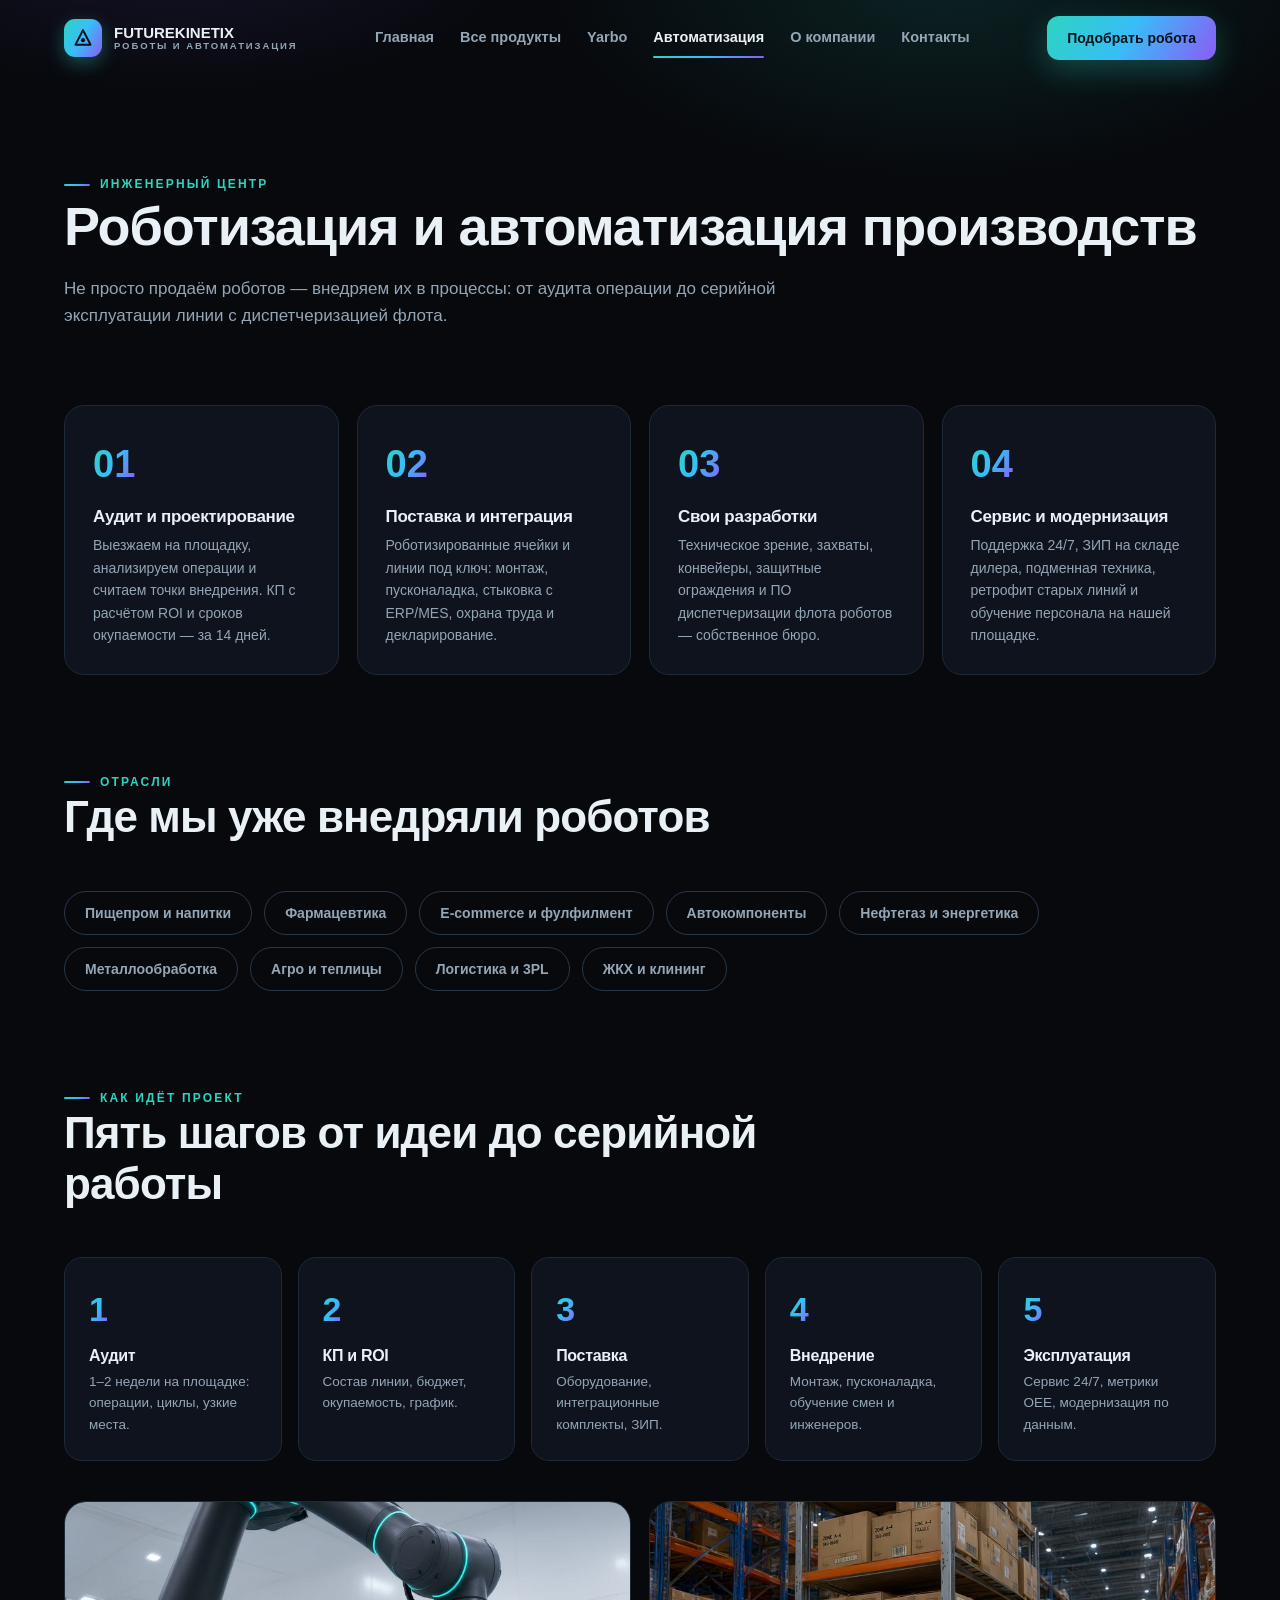
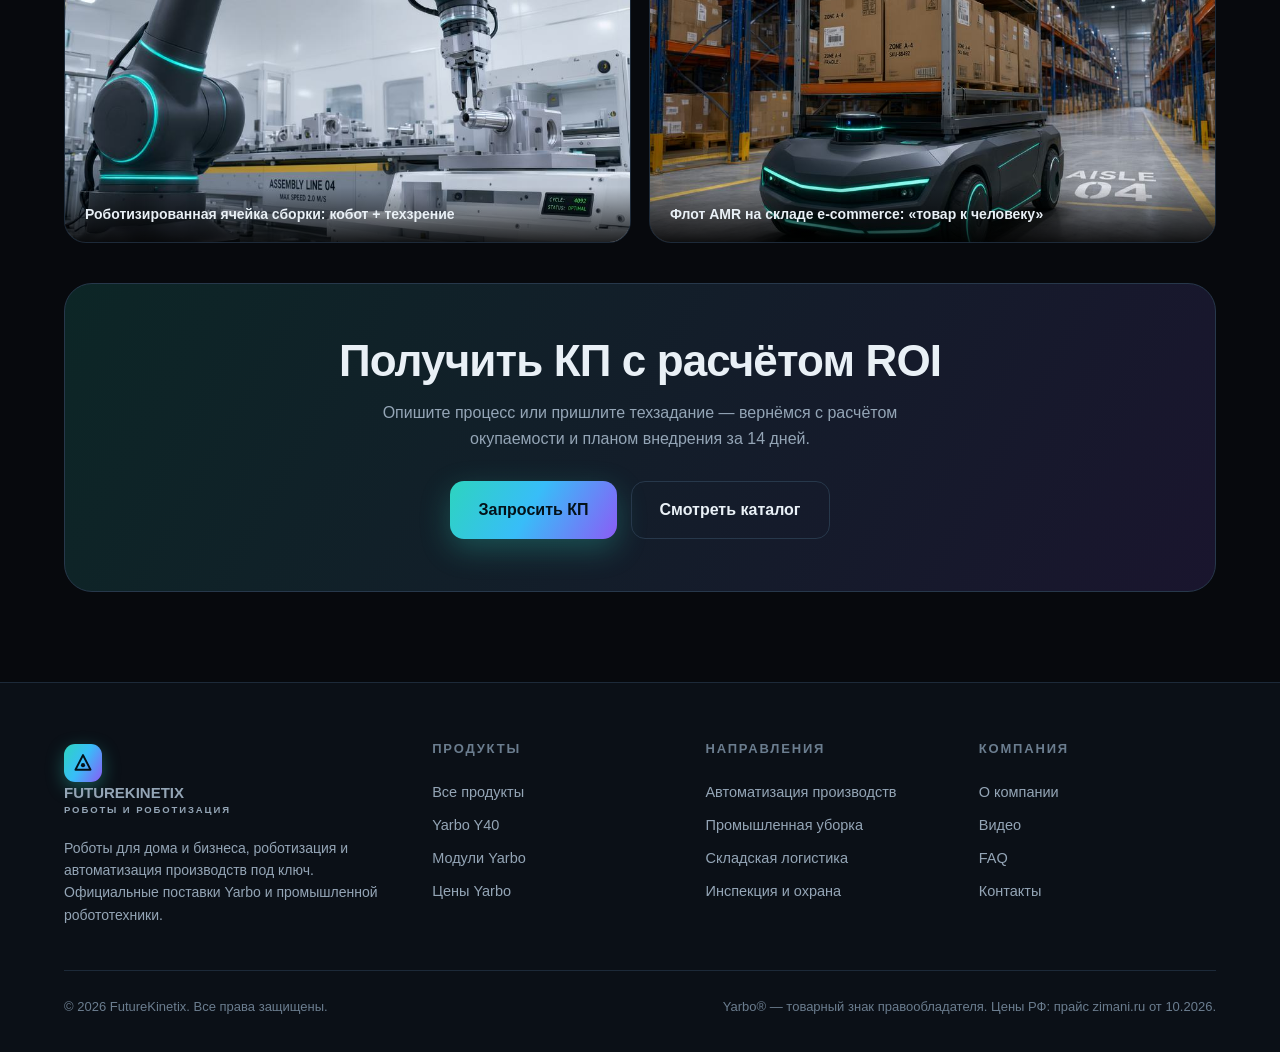
==== automation.html @ aca113be "Add files via upload site v1" ====
<!DOCTYPE html><html lang="ru"><head><meta charset="UTF-8">
<meta name="viewport" content="width=device-width, initial-scale=1.0">
<title>Автоматизация и роботизация производств — FutureKinetix</title><meta name="description" content="Аудит, проектирование и внедрение роботизированных линий под ключ: манипуляторы, AMR, техзрение, сервис. КП с ROI за 14 дней.">
<style>
:root{--bg:#07090d;--bg2:#0b1017;--card:rgba(17,24,35,.72);--line:#1d2a39;--line2:#27384b;--text:#e9f0f6;--muted:#94a5b6;--dim:#6b7d8f;--teal:#2dd4bf;--cyan:#38bdf8;--violet:#8b5cf6;--yarbo:#f5c518;--grad:linear-gradient(120deg,#2dd4bf 0%,#38bdf8 48%,#8b5cf6 100%);--shadow:0 24px 60px rgba(0,0,0,.45)}
*{margin:0;padding:0;box-sizing:border-box}
html{scroll-behavior:smooth;scroll-padding-top:92px}
body{background:var(--bg);color:var(--text);font-family:"Inter","SF Pro Text",-apple-system,BlinkMacSystemFont,"Segoe UI",Roboto,"Helvetica Neue",Arial,sans-serif;font-size:16px;line-height:1.6;-webkit-font-smoothing:antialiased;overflow-x:hidden}
img{max-width:100%;display:block}a{color:inherit;text-decoration:none}ul{list-style:none}
.wrap{max-width:1200px;margin:0 auto;padding:0 24px}
h1,h2,h3,h4{line-height:1.15;letter-spacing:-.02em;font-weight:800}
h2{font-size:clamp(28px,4vw,44px)}h3{font-size:20px}
.grad-text{background:var(--grad);-webkit-background-clip:text;background-clip:text;color:transparent}
.eyebrow{display:inline-flex;align-items:center;gap:10px;font-size:12px;font-weight:700;letter-spacing:.18em;text-transform:uppercase;color:var(--teal)}
.eyebrow::before{content:"";width:26px;height:2px;background:var(--grad);border-radius:2px}
.section{padding:90px 0}.section-head{max-width:780px;margin-bottom:48px}
.section-head p{color:var(--muted);margin-top:16px;font-size:17px}
.btn{display:inline-flex;align-items:center;justify-content:center;gap:10px;border:none;cursor:pointer;font:inherit;font-weight:700;border-radius:14px;padding:15px 28px;transition:.25s;white-space:nowrap}
.btn-primary{background:var(--grad);color:#04121a;box-shadow:0 10px 30px rgba(45,212,191,.28)}
.btn-primary:hover{transform:translateY(-2px);box-shadow:0 16px 40px rgba(56,189,248,.35)}
.btn-ghost{background:transparent;color:var(--text);border:1px solid var(--line2)}
.btn-ghost:hover{border-color:var(--teal);color:var(--teal)}
.btn-sm{padding:11px 20px;font-size:14px;border-radius:12px}.btn-wide{width:100%}
header{position:fixed;inset:0 0 auto 0;z-index:100;transition:.3s;border-bottom:1px solid transparent}
header.scrolled{background:rgba(7,9,13,.85);backdrop-filter:blur(16px);border-bottom-color:var(--line)}
.nav{display:flex;align-items:center;justify-content:space-between;height:76px;gap:24px}
.logo{display:flex;align-items:center;gap:12px;font-weight:800}
.logo-mark{width:38px;height:38px;border-radius:11px;background:var(--grad);display:grid;place-items:center;flex:none;box-shadow:0 6px 18px rgba(45,212,191,.35)}
.logo-name{font-size:15px;line-height:1.1}.logo-name small{display:block;font-size:9.5px;font-weight:600;letter-spacing:.2em;color:var(--muted)}
.nav-links{display:flex;gap:26px;font-size:14.5px;font-weight:600;color:var(--muted)}
.nav-links a:hover{color:var(--text)}
.nav-links a.active{color:var(--text);position:relative}
.nav-links a.active::after{content:"";position:absolute;left:0;right:0;bottom:-8px;height:2px;background:var(--grad);border-radius:2px}
.nav-cta{display:flex;align-items:center;gap:12px}
.burger{display:none;background:none;border:none;cursor:pointer;width:40px;height:40px;flex-direction:column;gap:5px;align-items:center;justify-content:center}
.burger span{width:22px;height:2px;background:var(--text);border-radius:2px}
.mobile-menu{display:none;position:fixed;inset:76px 0 auto 0;background:rgba(7,9,13,.97);backdrop-filter:blur(20px);border-bottom:1px solid var(--line);padding:16px 24px 28px;z-index:99}
.mobile-menu a{display:block;padding:13px 4px;font-weight:600;color:var(--muted);border-bottom:1px solid var(--line)}
.mobile-menu a.active{color:var(--teal)}
.mobile-menu.open{display:block}
.hero{position:relative;padding:168px 0 84px;overflow:hidden}
.hero::before{content:"";position:absolute;inset:-20% -10% auto -10%;height:120%;background:radial-gradient(42% 55% at 78% 18%,rgba(45,212,191,.15),transparent 65%),radial-gradient(38% 48% at 18% 8%,rgba(139,92,246,.15),transparent 65%);pointer-events:none}
.hero-grid{display:grid;grid-template-columns:1fr 1fr;gap:56px;align-items:center;position:relative}
.hero-badge{display:inline-flex;align-items:center;gap:10px;background:rgba(45,212,191,.08);border:1px solid rgba(45,212,191,.3);color:var(--teal);border-radius:999px;padding:8px 16px;font-size:13px;font-weight:700;margin-bottom:24px}
.hero-badge .dot{width:7px;height:7px;border-radius:50%;background:var(--teal);animation:pulse 2.2s infinite}
@keyframes pulse{70%{box-shadow:0 0 0 9px rgba(45,212,191,0)}100%{box-shadow:0 0 0 0 rgba(45,212,191,0)}}
h1{font-size:clamp(34px,4.6vw,54px)}
.hero-sub{color:var(--muted);font-size:18px;margin:22px 0 34px;max-width:540px}
.hero-actions{display:flex;gap:14px;flex-wrap:wrap}
.hero-stats{display:grid;grid-template-columns:repeat(4,1fr);gap:18px;margin-top:50px;border-top:1px solid var(--line);padding-top:28px}
.stat b{display:block;font-size:24px;font-weight:800}.stat span{font-size:13px;color:var(--dim)}
.hero-visual{position:relative}
.hero-visual .glow{position:absolute;inset:10%;background:radial-gradient(50% 50% at 50% 55%,rgba(45,212,191,.2),transparent 70%);filter:blur(30px)}
.hero-visual img{position:relative;border-radius:26px;box-shadow:var(--shadow);border:1px solid var(--line)}
.hero-float{position:absolute;background:rgba(12,18,26,.88);backdrop-filter:blur(10px);border:1px solid var(--line2);border-radius:14px;padding:11px 16px;font-size:13px;font-weight:600;display:flex;align-items:center;gap:10px;box-shadow:var(--shadow)}
.hf-1{top:5%;left:-3%}.hf-2{bottom:8%;right:-2%}
.pagehead{padding:168px 0 56px;position:relative;overflow:hidden}
.pagehead::before{content:"";position:absolute;inset:-30% -10% auto -10%;height:130%;background:radial-gradient(40% 60% at 70% 20%,rgba(45,212,191,.12),transparent 65%),radial-gradient(36% 50% at 20% 10%,rgba(139,92,246,.12),transparent 65%);pointer-events:none}
.pagehead .wrap{position:relative}
.pagehead p{color:var(--muted);font-size:17px;margin-top:18px;max-width:760px}
.strip{border-block:1px solid var(--line);background:var(--bg2)}
.strip .wrap{display:flex;gap:34px;flex-wrap:wrap;justify-content:space-between;padding:20px 24px}
.ds{display:flex;align-items:center;gap:12px;font-size:14px;font-weight:600;color:var(--muted)}.ds b{color:var(--text)}
.band{display:grid;grid-template-columns:1.05fr .95fr;gap:44px;align-items:center;background:var(--card);border:1px solid var(--line);border-radius:28px;padding:34px;box-shadow:var(--shadow)}
.band img{border-radius:20px;border:1px solid var(--line);width:100%;aspect-ratio:4/3;object-fit:cover}
.band .tags{display:flex;gap:10px;flex-wrap:wrap;margin-bottom:12px}
.tag{font-size:12px;font-weight:700;letter-spacing:.06em;text-transform:uppercase;border-radius:999px;padding:6px 13px}
.tag-teal{background:rgba(45,212,191,.12);color:var(--teal);border:1px solid rgba(45,212,191,.3)}
.tag-yellow{background:rgba(245,197,24,.1);color:var(--yarbo);border:1px solid rgba(245,197,24,.35)}
.band h3{font-size:clamp(24px,2.6vw,32px)}
.price-line{font-size:clamp(26px,2.6vw,34px);font-weight:800;margin:14px 0 4px}
.price-sub{color:var(--dim);font-size:13.5px}
.feat-list{margin:18px 0 24px;display:grid;gap:10px}
.feat-list li{display:flex;gap:12px;align-items:flex-start;font-size:15px;color:#c9d6e2}
.feat-list svg{flex:none;margin-top:3px}
.mini-grid{display:grid;grid-template-columns:repeat(3,1fr);gap:18px}
.mini-card{background:var(--card);border:1px solid var(--line);border-radius:20px;overflow:hidden;display:flex;flex-direction:column;transition:.25s}
.mini-card:hover{transform:translateY(-4px);border-color:rgba(45,212,191,.4)}
.mini-card .ph{aspect-ratio:16/9;overflow:hidden;border-bottom:1px solid var(--line)}
.mini-card .ph img{width:100%;height:100%;object-fit:cover;transition:transform .5s}
.mini-card:hover .ph img{transform:scale(1.06)}
.mini-body{padding:20px 22px 22px;display:flex;flex-direction:column;flex:1}
.mini-body h4{font-size:17px;margin-bottom:6px}
.mini-body p{font-size:13.5px;color:var(--muted);flex:1}
.mini-price{margin-top:12px;font-weight:800;font-size:17px}
.mini-price span{display:block;font-size:12px;color:var(--dim);font-weight:600}
.mini-body a{margin-top:12px;color:var(--teal);font-weight:700;font-size:14px}
.cat-grid{display:grid;grid-template-columns:repeat(3,1fr);gap:20px}
.cat-card{background:var(--card);border:1px solid var(--line);border-radius:22px;overflow:hidden;display:flex;flex-direction:column;transition:.25s;scroll-margin-top:100px}
.cat-card:hover{transform:translateY(-5px);border-color:rgba(45,212,191,.4)}
.cat-card .ph{aspect-ratio:16/10;overflow:hidden;border-bottom:1px solid var(--line)}
.cat-card .ph img{width:100%;height:100%;object-fit:cover;transition:transform .5s}
.cat-card:hover .ph img{transform:scale(1.06)}
.cat-body{padding:24px 26px 26px;display:flex;flex-direction:column;flex:1}
.cat-body h4{font-size:19px;margin-bottom:8px}
.cat-body>p{font-size:14px;color:var(--muted);margin-bottom:14px}
.cat-feats{display:grid;gap:8px;margin-bottom:16px}
.cat-feats li{display:flex;gap:10px;font-size:13.5px;color:#c9d6e2;align-items:flex-start}
.cat-feats svg{flex:none;margin-top:3px}
.cat-price{font-size:20px;font-weight:800;margin-top:auto}
.cat-price span{display:block;font-size:12px;color:var(--dim);font-weight:600}
.cat-body .btn{margin-top:16px}
.note-box{margin-top:26px;border:1px dashed var(--line2);border-radius:18px;padding:22px 26px;color:var(--muted);font-size:14.5px;display:flex;gap:18px;align-items:center;flex-wrap:wrap;justify-content:space-between}
.auto-grid{display:grid;grid-template-columns:repeat(4,1fr);gap:18px}
.auto-card{background:var(--card);border:1px solid var(--line);border-radius:20px;padding:28px}
.auto-num{font-size:38px;font-weight:800;background:var(--grad);-webkit-background-clip:text;background-clip:text;color:transparent}
.auto-card h4{margin:12px 0 8px;font-size:17px}.auto-card p{font-size:14px;color:var(--muted)}
.chips{display:flex;gap:12px;flex-wrap:wrap}
.chip{border:1px solid var(--line2);border-radius:999px;padding:10px 20px;font-size:14px;font-weight:600;color:var(--muted)}
.steps5{display:grid;grid-template-columns:repeat(5,1fr);gap:16px}
.step{background:var(--card);border:1px solid var(--line);border-radius:18px;padding:24px}
.step .num{font-size:34px;font-weight:800;background:var(--grad);-webkit-background-clip:text;background-clip:text;color:transparent}
.step h4{margin:10px 0 6px;font-size:16px}.step p{font-size:13.5px;color:var(--muted)}
.img-duo{display:grid;grid-template-columns:1fr 1fr;gap:18px}
.img-duo figure{border-radius:22px;overflow:hidden;border:1px solid var(--line);position:relative}
.img-duo img{width:100%;height:340px;object-fit:cover}
.img-duo figcaption{position:absolute;left:0;right:0;bottom:0;padding:16px 20px;font-size:14px;font-weight:600;background:linear-gradient(to top,rgba(0,0,0,.85),transparent)}
.gallery .main{border-radius:20px;overflow:hidden;border:1px solid var(--line);aspect-ratio:4/3;background:#0a0f15}
.gallery .main img{width:100%;height:100%;object-fit:cover;transition:opacity .35s}
.thumbs{display:flex;gap:12px;margin-top:14px}
.thumbs button{flex:1;border-radius:14px;overflow:hidden;border:2px solid transparent;cursor:pointer;padding:0;background:none;opacity:.6;transition:.25s}
.thumbs button img{aspect-ratio:4/3;object-fit:cover;width:100%}
.thumbs button.active{border-color:var(--teal);opacity:1}.thumbs button:hover{opacity:1}
.product-card{background:var(--card);border:1px solid var(--line);border-radius:28px;padding:34px;display:grid;grid-template-columns:1.05fr .95fr;gap:40px;box-shadow:var(--shadow)}
.rating{display:flex;align-items:center;gap:10px;margin:12px 0 16px;color:var(--muted);font-size:14px}
.stars{color:#fbbf24;letter-spacing:2px;font-size:15px}
.price{font-size:clamp(30px,3.2vw,40px);font-weight:800;letter-spacing:-.03em}
.installment{color:var(--teal);font-size:15px;font-weight:600;margin-top:4px}
.cfg-switch{display:flex;gap:10px;flex-wrap:wrap;margin:6px 0 20px}
.cfg-switch button{font:inherit;font-size:13.5px;font-weight:700;padding:10px 16px;border-radius:12px;border:1px solid var(--line2);background:transparent;color:var(--muted);cursor:pointer;transition:.2s}
.cfg-switch button.active{background:rgba(45,212,191,.1);border-color:var(--teal);color:var(--teal)}
.trust{display:flex;gap:22px;flex-wrap:wrap;margin-top:22px;color:var(--dim);font-size:13px}
.trust div{display:flex;align-items:center;gap:8px}
.box-strip{display:grid;grid-template-columns:.9fr 1.1fr;gap:40px;align-items:center;margin-top:26px;background:var(--card);border:1px solid var(--line);border-radius:24px;overflow:hidden}
.box-strip img{width:100%;height:100%;object-fit:cover}
.box-list{padding:30px 34px 30px 0}.box-list h3{margin-bottom:16px}
.box-list ul{display:grid;grid-template-columns:1fr 1fr;gap:10px}
.box-list li{display:flex;gap:10px;font-size:14.5px;color:#c9d6e2;align-items:flex-start}
.box-list svg{flex:none;margin-top:4px}
.mod-banner{border-radius:24px;overflow:hidden;border:1px solid var(--line);margin-bottom:26px;box-shadow:var(--shadow)}
.mod-banner img{width:100%;height:440px;object-fit:cover;object-position:center 62%}
.mod-cards{display:grid;grid-template-columns:repeat(4,1fr);gap:18px}
.mod-card{background:var(--card);border:1px solid var(--line);border-radius:20px;overflow:hidden;transition:.25s;display:flex;flex-direction:column}
.mod-card:hover{transform:translateY(-4px);border-color:var(--line2)}
.mod-card .ph{aspect-ratio:4/3;overflow:hidden;border-bottom:1px solid var(--line)}
.mod-card .ph img{width:100%;height:100%;object-fit:cover;transition:transform .5s}
.mod-card:hover .ph img{transform:scale(1.06)}
.mod-body{padding:20px 22px 24px;display:flex;flex-direction:column;flex:1}
.mod-card .code{font-size:11px;font-weight:700;letter-spacing:.14em;color:var(--dim);text-transform:uppercase}
.mod-card h4{font-size:17px;margin:8px 0 6px}.mod-card p{font-size:13.5px;color:var(--muted);flex:1}
.mod-price{margin-top:14px;font-weight:800;font-size:18px}
.mod-price span{font-size:12px;color:var(--dim);font-weight:600;display:block}
.pricelist{margin-top:22px;background:var(--card);border:1px solid var(--line);border-radius:18px;padding:20px 26px;display:flex;gap:26px;flex-wrap:wrap;align-items:center;font-size:14px;color:var(--muted)}
.pricelist b{color:var(--text)}.pricelist .pl-title{font-weight:800;color:var(--teal);letter-spacing:.1em;text-transform:uppercase;font-size:12px}
.sce-grid{display:grid;grid-template-columns:repeat(4,1fr);gap:18px}
.sce{border-radius:22px;overflow:hidden;position:relative;min-height:340px;border:1px solid var(--line);display:flex;flex-direction:column;justify-content:flex-end;padding:24px;isolation:isolate}
.sce img{position:absolute;inset:0;width:100%;height:100%;object-fit:cover;z-index:-2;transition:transform .5s}
.sce:hover img{transform:scale(1.05)}
.sce::after{content:"";position:absolute;inset:0;z-index:-1;background:linear-gradient(to top,rgba(5,8,12,.92) 8%,rgba(5,8,12,.35) 55%,rgba(5,8,12,.05))}
.sce .season{font-size:12px;font-weight:800;letter-spacing:.16em;text-transform:uppercase;color:var(--yarbo);margin-bottom:8px}
.sce h4{font-size:19px;margin-bottom:8px}.sce p{font-size:13.5px;color:#b9c7d4}
.video-grid{display:grid;grid-template-columns:repeat(3,1fr);gap:18px}
.video-card{position:relative;border-radius:20px;overflow:hidden;border:1px solid var(--line);aspect-ratio:16/9;background:#000;cursor:pointer}
.video-card img{width:100%;height:100%;object-fit:cover;opacity:.85;transition:.3s}
.video-card:hover img{opacity:1;transform:scale(1.03)}
.video-card .play{position:absolute;inset:0;display:grid;place-items:center}
.video-card .play span{width:64px;height:64px;border-radius:50%;background:rgba(7,10,15,.75);border:1px solid rgba(255,255,255,.25);display:grid;place-items:center;backdrop-filter:blur(6px);transition:.25s}
.video-card:hover .play span{transform:scale(1.08);background:rgba(45,212,191,.85)}
.video-card .cap{position:absolute;left:0;right:0;bottom:0;padding:14px 16px;font-size:13.5px;font-weight:600;background:linear-gradient(to top,rgba(0,0,0,.85),transparent)}
.video-card iframe{position:absolute;inset:0;width:100%;height:100%;border:none}
.specs-box{background:var(--card);border:1px solid var(--line);border-radius:24px;overflow:hidden}
.spec-tabs{display:flex;gap:6px;padding:14px;border-bottom:1px solid var(--line);flex-wrap:wrap;background:rgba(9,13,19,.6)}
.spec-tabs button{font:inherit;font-size:14px;font-weight:700;color:var(--muted);background:transparent;border:none;border-radius:11px;padding:11px 18px;cursor:pointer;transition:.2s}
.spec-tabs button.active{background:var(--grad);color:#04121a}
.spec-table{padding:10px 30px 26px}
.spec-row{display:grid;grid-template-columns:1fr 1.15fr;gap:24px;padding:15px 0;border-bottom:1px dashed var(--line);font-size:15px}
.spec-row:last-child{border-bottom:none}
.spec-row dt{color:var(--muted)}.spec-row dd{font-weight:600}
.cfg-grid{display:grid;grid-template-columns:repeat(4,1fr);gap:18px;align-items:stretch}
.cfg-card{background:var(--card);border:1px solid var(--line);border-radius:24px;padding:28px;display:flex;flex-direction:column;position:relative;transition:.25s}
.cfg-card:hover{transform:translateY(-5px)}
.cfg-card.hit{border-color:rgba(245,197,24,.5);box-shadow:0 0 0 1px rgba(245,197,24,.3),0 26px 60px rgba(245,197,24,.08)}
.hit-badge{position:absolute;top:-14px;left:50%;transform:translateX(-50%);background:var(--yarbo);color:#171204;font-size:11px;font-weight:800;letter-spacing:.1em;text-transform:uppercase;border-radius:999px;padding:6px 16px;white-space:nowrap}
.cfg-name{font-size:12px;font-weight:800;letter-spacing:.16em;text-transform:uppercase;color:var(--teal)}
.cfg-card h3{font-size:20px;margin:10px 0 4px}
.cfg-desc{color:var(--muted);font-size:13.5px;margin-bottom:16px}
.cfg-price{font-size:27px;font-weight:800;letter-spacing:-.03em}
.cfg-save{font-size:12.5px;color:var(--teal);font-weight:700;margin:6px 0 16px}
.cfg-list{display:grid;gap:9px;margin-bottom:24px}
.cfg-list li{display:flex;gap:10px;font-size:13.5px;color:#c9d6e2;align-items:flex-start}
.cfg-list svg{flex:none;margin-top:3px}
.cfg-card .btn{margin-top:auto}
.faq{max-width:820px;margin:0 auto}
.faq details{background:var(--card);border:1px solid var(--line);border-radius:16px;margin-bottom:12px;overflow:hidden}
.faq summary{cursor:pointer;padding:22px 26px;font-weight:700;font-size:16.5px;list-style:none;display:flex;justify-content:space-between;align-items:center;gap:18px}
.faq summary::-webkit-details-marker{display:none}
.faq summary::after{content:"+";font-size:24px;color:var(--teal);transition:.25s;flex:none}
.faq details[open] summary::after{transform:rotate(45deg)}
.faq .a{padding:0 26px 24px;color:var(--muted);font-size:15px}
.contact-grid{display:grid;grid-template-columns:1fr 1fr;gap:44px;align-items:start}
.form{background:var(--card);border:1px solid var(--line);border-radius:24px;padding:34px;display:grid;gap:16px}
.form label{font-size:13px;font-weight:700;color:var(--muted);display:block;margin-bottom:7px}
.form input,.form select,.form textarea{width:100%;font:inherit;color:var(--text);background:rgba(7,10,15,.7);border:1px solid var(--line2);border-radius:13px;padding:14px 16px;outline:none;transition:.2s}
.form input:focus,.form select:focus,.form textarea:focus{border-color:var(--teal);box-shadow:0 0 0 3px rgba(45,212,191,.15)}
.form textarea{resize:vertical;min-height:96px}
.form-ok{display:none;background:rgba(45,212,191,.1);border:1px solid rgba(45,212,191,.4);color:var(--teal);border-radius:13px;padding:14px 18px;font-weight:600;font-size:14.5px}
.contact-info{display:grid;gap:16px}
.ci-card{background:var(--card);border:1px solid var(--line);border-radius:18px;padding:24px;display:flex;gap:16px;align-items:flex-start}
.ci-ico{width:46px;height:46px;flex:none;border-radius:13px;background:rgba(56,189,248,.1);border:1px solid rgba(56,189,248,.25);display:grid;place-items:center}
.ci-card b{display:block;margin-bottom:4px}.ci-card span{color:var(--muted);font-size:14.5px}
.cta-band{background:linear-gradient(120deg,rgba(45,212,191,.14),rgba(139,92,246,.14));border:1px solid var(--line2);border-radius:28px;padding:52px;text-align:center}
.cta-band h2{margin-bottom:14px}.cta-band p{color:var(--muted);max-width:560px;margin:0 auto 30px}
.comp-stats{display:grid;grid-template-columns:repeat(4,1fr);gap:16px}
.comp-stat{background:var(--card);border:1px solid var(--line);border-radius:18px;padding:22px}
.comp-stat b{font-size:30px;font-weight:800;display:block}.comp-stat span{color:var(--muted);font-size:13px}
.dir-list{display:grid;grid-template-columns:1fr 1fr;gap:12px}
.dir-list a{background:var(--card);border:1px solid var(--line);border-radius:14px;padding:16px 20px;font-weight:600;font-size:14.5px;color:var(--muted);display:flex;justify-content:space-between;gap:12px;transition:.2s}
.dir-list a:hover{color:var(--teal);border-color:rgba(45,212,191,.4)}
footer{border-top:1px solid var(--line);padding:56px 0 34px;background:var(--bg2)}
.f-grid{display:grid;grid-template-columns:1.4fr 1fr 1fr 1fr;gap:36px;margin-bottom:44px}
.f-col h5{font-size:13px;letter-spacing:.14em;text-transform:uppercase;color:var(--dim);margin-bottom:16px}
.f-col a{display:block;color:var(--muted);font-size:14.5px;padding:5px 0;transition:.2s}
.f-col a:hover{color:var(--teal)}
.f-about{color:var(--muted);font-size:14px;margin-top:16px;max-width:320px}
.f-bottom{border-top:1px solid var(--line);padding-top:26px;display:flex;justify-content:space-between;gap:16px;flex-wrap:wrap;color:var(--dim);font-size:13px}
.js .rv{opacity:0;transform:translateY(22px);transition:opacity .7s ease,transform .7s ease}
.js .rv.in{opacity:1;transform:none}
@media(max-width:1020px){
.nav-links{display:none}.burger{display:flex}.nav-cta .btn{display:none}
.hero-grid,.band,.box-strip,.contact-grid,.img-duo{grid-template-columns:1fr}
.box-list{padding:0 26px 28px}
.sce-grid{grid-template-columns:1fr 1fr}
.mini-grid,.cat-grid,.cfg-grid,.video-grid,.auto-grid,.steps5{grid-template-columns:1fr 1fr}
.mod-cards{grid-template-columns:1fr 1fr}
.hero-stats,.comp-stats{grid-template-columns:repeat(2,1fr)}
.hf-1{left:2%}.hf-2{right:2%}
}
@media(max-width:640px){
.section{padding:60px 0}
.sce-grid,.mini-grid,.cat-grid,.cfg-grid,.mod-cards,.video-grid,.f-grid,.box-list ul,.auto-grid,.steps5,.dir-list{grid-template-columns:1fr}
.hero{padding-top:130px}.pagehead{padding-top:130px}
.spec-row{grid-template-columns:1fr;gap:4px}
.product-card{padding:22px}.mod-banner img{height:240px}.cta-band{padding:34px 22px}
}
</style></head><body>
<header id="header">
<div class="wrap nav">
<a class="logo" href="index.html"><span class="logo-mark"><svg width="20" height="20" viewBox="0 0 24 24" fill="none"><path d="M12 2.5 21 20H3L12 2.5Z" stroke="#04121a" stroke-width="2.4" stroke-linejoin="round"/><circle cx="12" cy="14.6" r="2.5" fill="#04121a"/></svg></span><span class="logo-name">FUTUREKINETIX<small>РОБОТЫ И АВТОМАТИЗАЦИЯ</small></span></a>
<nav class="nav-links"><a href="index.html" class="">Главная</a><a href="products.html" class="">Все продукты</a><a href="yarbo.html" class="">Yarbo</a><a href="automation.html" class="active">Автоматизация</a><a href="company.html" class="">О компании</a><a href="contacts.html" class="">Контакты</a></nav>
<div class="nav-cta"><a class="btn btn-primary btn-sm" href="contacts.html?topic=%D0%94%D1%80%D1%83%D0%B3%D0%BE%D0%B9%20%D0%B7%D0%B0%D0%BF%D1%80%D0%BE%D1%81">Подобрать робота</a><button class="burger" id="burger" aria-label="Меню"><span></span><span></span><span></span></button></div>
</div></header>
<div class="mobile-menu" id="mobileMenu"><a href="index.html" class="">Главная</a><a href="products.html" class="">Все продукты</a><a href="yarbo.html" class="">Yarbo</a><a href="automation.html" class="active">Автоматизация</a><a href="company.html" class="">О компании</a><a href="contacts.html" class="">Контакты</a><a href="contacts.html?topic=%D0%94%D1%80%D1%83%D0%B3%D0%BE%D0%B9%20%D0%B7%D0%B0%D0%BF%D1%80%D0%BE%D1%81">Подобрать робота</a></div>

<section class="pagehead"><div class="wrap">
<span class="eyebrow">Инженерный центр</span>
<h1>Роботизация и автоматизация производств</h1>
<p>Не просто продаём роботов — внедряем их в процессы: от аудита операции до серийной эксплуатации линии с диспетчеризацией флота.</p>
</div></section>

<section class="section" style="padding-top:20px"><div class="wrap">
<div class="auto-grid">
<div class="auto-card rv"><span class="auto-num">01</span><h4>Аудит и проектирование</h4><p>Выезжаем на площадку, анализируем операции и считаем точки внедрения. КП с расчётом ROI и сроков окупаемости — за 14 дней.</p></div>
<div class="auto-card rv"><span class="auto-num">02</span><h4>Поставка и интеграция</h4><p>Роботизированные ячейки и линии под ключ: монтаж, пусконаладка, стыковка с ERP/MES, охрана труда и декларирование.</p></div>
<div class="auto-card rv"><span class="auto-num">03</span><h4>Свои разработки</h4><p>Техническое зрение, захваты, конвейеры, защитные ограждения и ПО диспетчеризации флота роботов — собственное бюро.</p></div>
<div class="auto-card rv"><span class="auto-num">04</span><h4>Сервис и модернизация</h4><p>Поддержка 24/7, ЗИП на складе дилера, подменная техника, ретрофит старых линий и обучение персонала на нашей площадке.</p></div>
</div>
</div></section>

<section class="section" style="padding-top:0"><div class="wrap">
<div class="section-head rv"><span class="eyebrow">Отрасли</span><h2>Где мы уже внедряли роботов</h2></div>
<div class="chips rv">
<span class="chip">Пищепром и напитки</span><span class="chip">Фармацевтика</span><span class="chip">E-commerce и фулфилмент</span><span class="chip">Автокомпоненты</span><span class="chip">Нефтегаз и энергетика</span><span class="chip">Металлообработка</span><span class="chip">Агро и теплицы</span><span class="chip">Логистика и 3PL</span><span class="chip">ЖКХ и клининг</span>
</div>
</div></section>

<section class="section" style="padding-top:0"><div class="wrap">
<div class="section-head rv"><span class="eyebrow">Как идёт проект</span><h2>Пять шагов от идеи до серийной работы</h2></div>
<div class="steps5">
<div class="step rv"><span class="num">1</span><h4>Аудит</h4><p>1–2 недели на площадке: операции, циклы, узкие места.</p></div>
<div class="step rv"><span class="num">2</span><h4>КП и ROI</h4><p>Состав линии, бюджет, окупаемость, график.</p></div>
<div class="step rv"><span class="num">3</span><h4>Поставка</h4><p>Оборудование, интеграционные комплекты, ЗИП.</p></div>
<div class="step rv"><span class="num">4</span><h4>Внедрение</h4><p>Монтаж, пусконаладка, обучение смен и инженеров.</p></div>
<div class="step rv"><span class="num">5</span><h4>Эксплуатация</h4><p>Сервис 24/7, метрики OEE, модернизация по данным.</p></div>
</div>
<div class="img-duo rv" style="margin-top:40px">
<figure><img src="[data-uri]" alt="Роборука-манипулятор на сборочной линии" loading="lazy"><figcaption>Роботизированная ячейка сборки: кобот + техзрение</figcaption></figure>
<figure><img src="[data-uri]" alt="AMR-роботы на складе фулфилмента" loading="lazy"><figcaption>Флот AMR на складе e-commerce: «товар к человеку»</figcaption></figure>
</div>
<div style="margin-top:40px" class="rv"><div class="cta-band"><h2>Получить КП с расчётом ROI</h2><p>Опишите процесс или пришлите техзадание — вернёмся с расчётом окупаемости и планом внедрения за 14 дней.</p><div class="hero-actions" style="justify-content:center"><a class="btn btn-primary" href="contacts.html?topic=%D0%90%D0%B2%D1%82%D0%BE%D0%BC%D0%B0%D1%82%D0%B8%D0%B7%D0%B0%D1%86%D0%B8%D1%8F%20%D0%BF%D1%80%D0%BE%D0%B8%D0%B7%D0%B2%D0%BE%D0%B4%D1%81%D1%82%D0%B2%D0%B0%20%D0%BF%D0%BE%D0%B4%20%D0%BA%D0%BB%D1%8E%D1%87">Запросить КП</a><a class="btn btn-ghost" href="products.html">Смотреть каталог</a></div></div></div>
</div></section>

<footer><div class="wrap">
<div class="f-grid">
<div class="f-col"><a class="logo" href="index.html"><span class="logo-mark"><svg width="20" height="20" viewBox="0 0 24 24" fill="none"><path d="M12 2.5 21 20H3L12 2.5Z" stroke="#04121a" stroke-width="2.4" stroke-linejoin="round"/><circle cx="12" cy="14.6" r="2.5" fill="#04121a"/></svg></span><span class="logo-name">FUTUREKINETIX<small>РОБОТЫ И РОБОТИЗАЦИЯ</small></span></a><p class="f-about">Роботы для дома и бизнеса, роботизация и автоматизация производств под ключ. Официальные поставки Yarbo и промышленной робототехники.</p></div>
<div class="f-col"><h5>Продукты</h5><a href="products.html">Все продукты</a><a href="yarbo.html">Yarbo Y40</a><a href="yarbo.html#modules">Модули Yarbo</a><a href="yarbo.html#configs">Цены Yarbo</a></div>
<div class="f-col"><h5>Направления</h5><a href="automation.html">Автоматизация производств</a><a href="products.html#clean">Промышленная уборка</a><a href="products.html#warehouse">Складская логистика</a><a href="products.html#dog">Инспекция и охрана</a></div>
<div class="f-col"><h5>Компания</h5><a href="company.html">О компании</a><a href="yarbo.html#video">Видео</a><a href="yarbo.html#faq">FAQ</a><a href="contacts.html">Контакты</a></div>
</div>
<div class="f-bottom"><span>© <span id="year">2026</span> FutureKinetix. Все права защищены.</span><span>Yarbo® — товарный знак правообладателя. Цены РФ: прайс zimani.ru от 10.2026.</span></div>
</div></footer>
<script>
document.documentElement.classList.add('js');
const header=document.getElementById('header');
addEventListener('scroll',()=>header.classList.toggle('scrolled',scrollY>10),{passive:true});
const mm=document.getElementById('mobileMenu');
document.getElementById('burger').addEventListener('click',()=>mm.classList.toggle('open'));
mm.querySelectorAll('a').forEach(a=>a.addEventListener('click',()=>mm.classList.remove('open')));
const io=new IntersectionObserver(es=>es.forEach(en=>{if(en.isIntersecting){en.target.classList.add('in');io.unobserve(en.target);}}),{threshold:.12});
document.querySelectorAll('.rv').forEach(el=>io.observe(el));
document.getElementById('year').textContent=new Date().getFullYear();
</script>
</body></html>
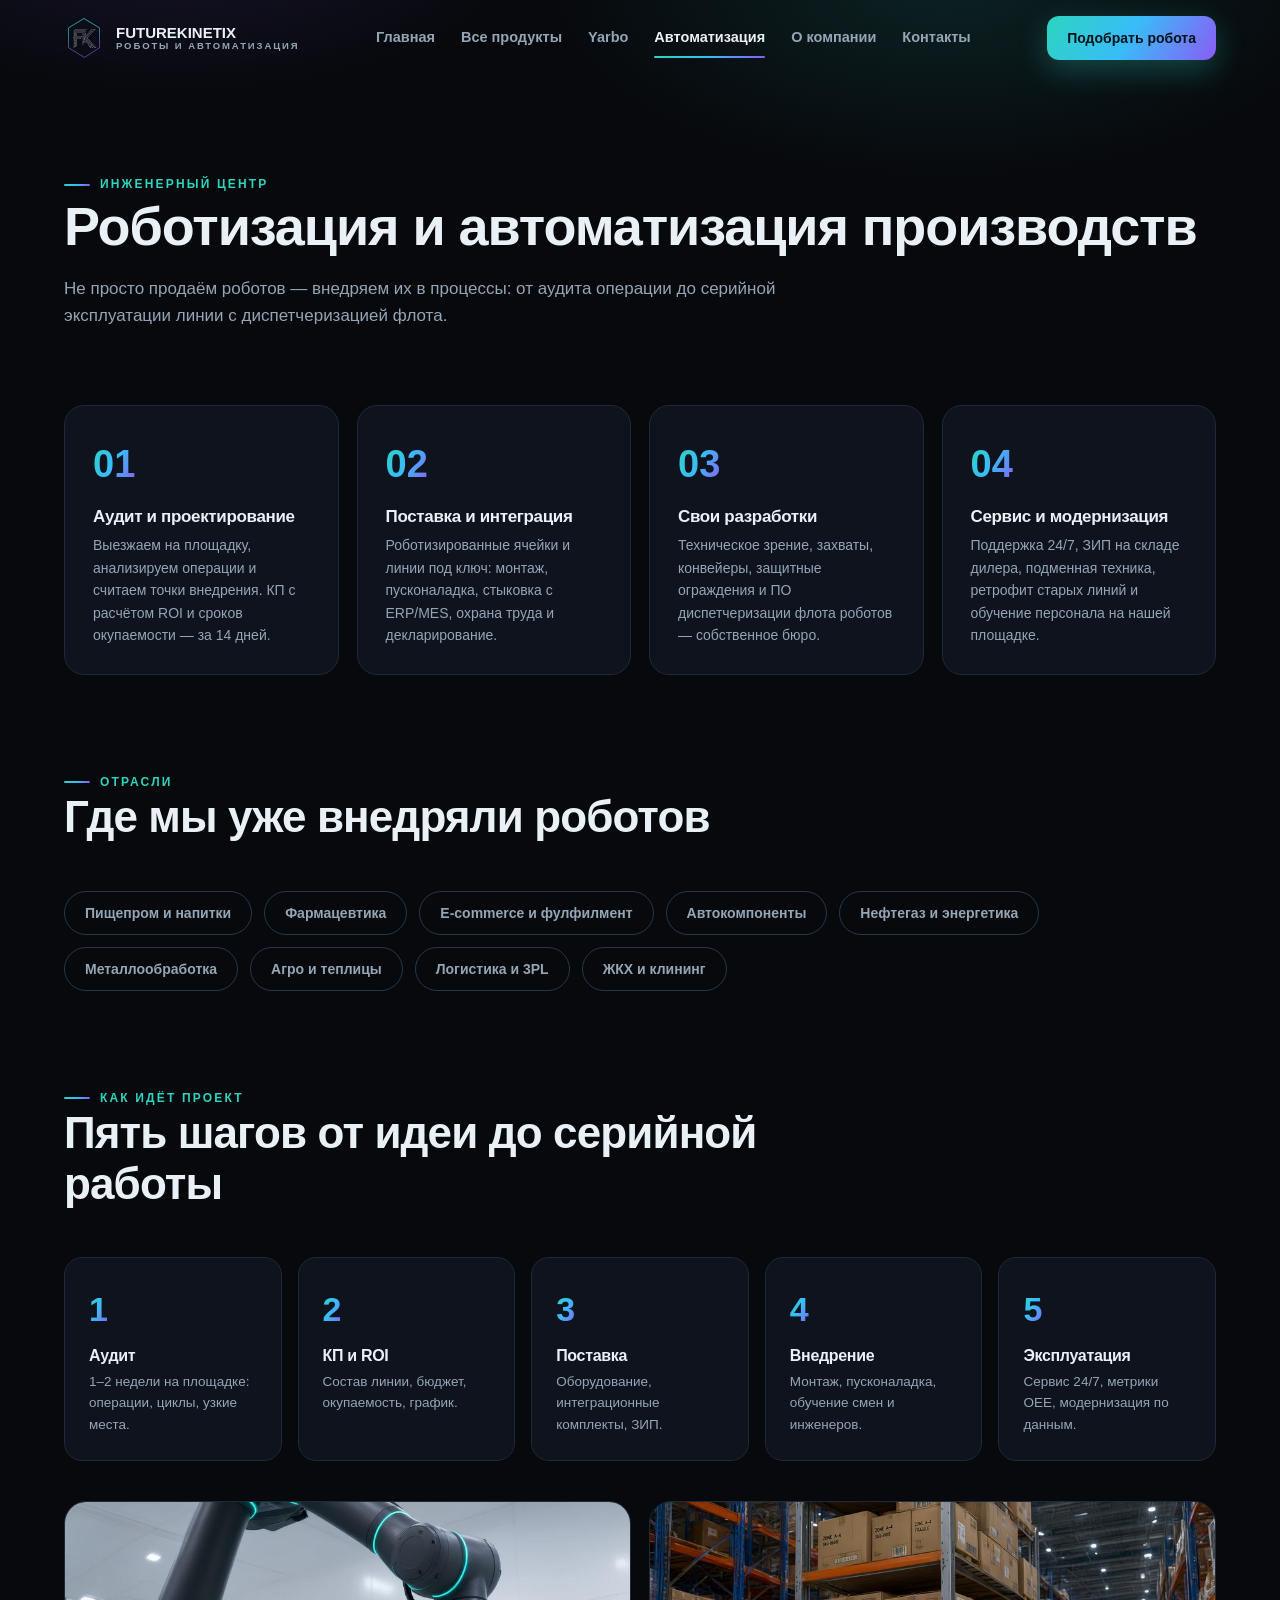
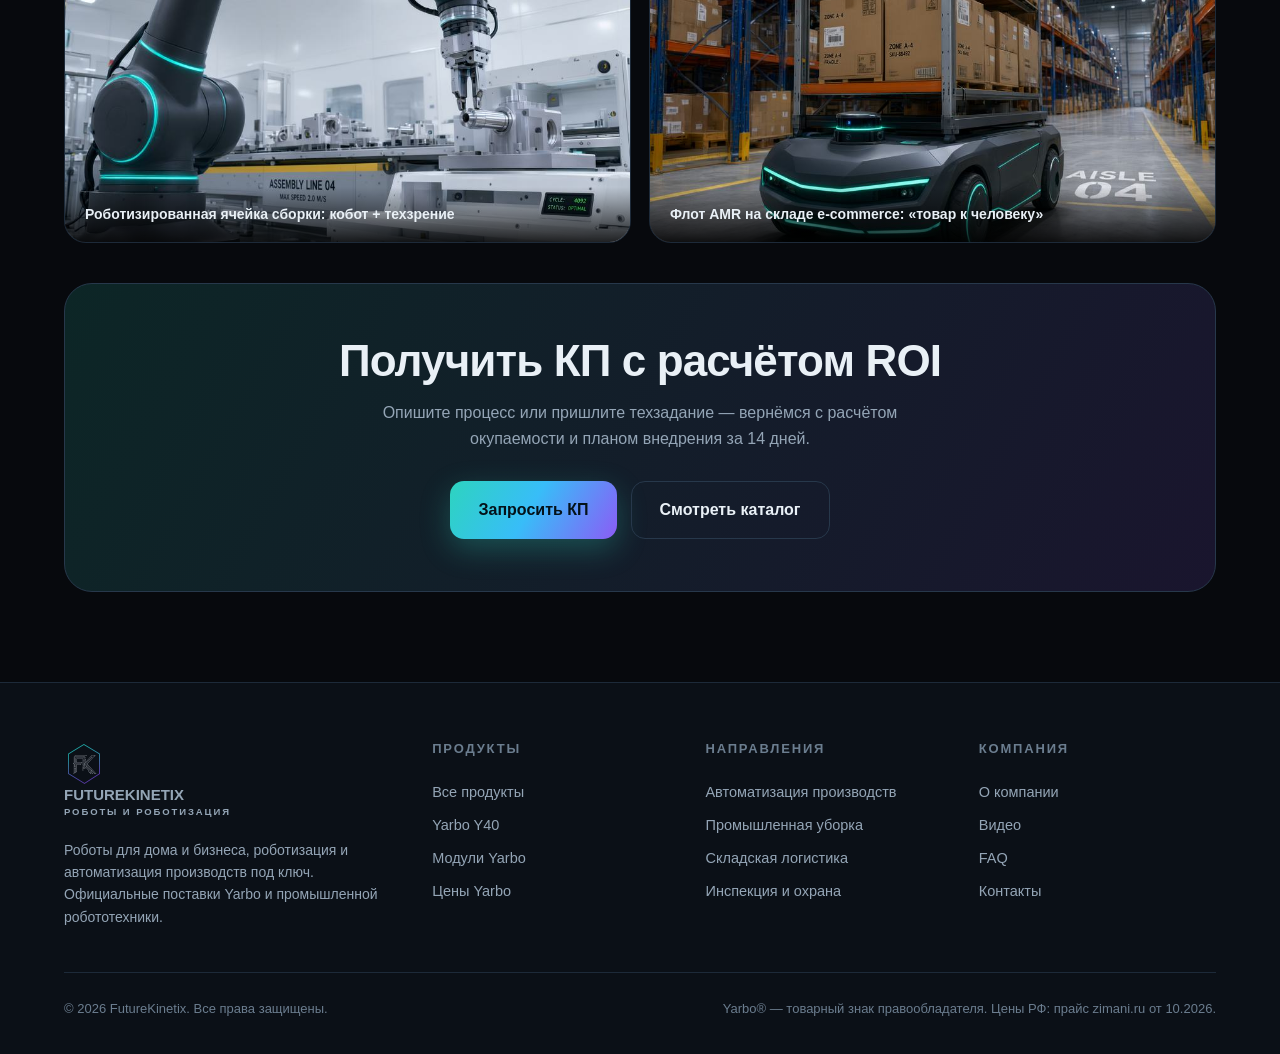
==== commit a2e1e6c7: "форматирование изображений, иконка в стиле платы" ====
--- a/automation.html
+++ b/automation.html
@@ -1,312 +1,313 @@
-<!DOCTYPE html><html lang="ru"><head><meta charset="UTF-8">
-<meta name="viewport" content="width=device-width, initial-scale=1.0">
-<title>Автоматизация и роботизация производств — FutureKinetix</title><meta name="description" content="Аудит, проектирование и внедрение роботизированных линий под ключ: манипуляторы, AMR, техзрение, сервис. КП с ROI за 14 дней.">
-<style>
-:root{--bg:#07090d;--bg2:#0b1017;--card:rgba(17,24,35,.72);--line:#1d2a39;--line2:#27384b;--text:#e9f0f6;--muted:#94a5b6;--dim:#6b7d8f;--teal:#2dd4bf;--cyan:#38bdf8;--violet:#8b5cf6;--yarbo:#f5c518;--grad:linear-gradient(120deg,#2dd4bf 0%,#38bdf8 48%,#8b5cf6 100%);--shadow:0 24px 60px rgba(0,0,0,.45)}
-*{margin:0;padding:0;box-sizing:border-box}
-html{scroll-behavior:smooth;scroll-padding-top:92px}
-body{background:var(--bg);color:var(--text);font-family:"Inter","SF Pro Text",-apple-system,BlinkMacSystemFont,"Segoe UI",Roboto,"Helvetica Neue",Arial,sans-serif;font-size:16px;line-height:1.6;-webkit-font-smoothing:antialiased;overflow-x:hidden}
-img{max-width:100%;display:block}a{color:inherit;text-decoration:none}ul{list-style:none}
-.wrap{max-width:1200px;margin:0 auto;padding:0 24px}
-h1,h2,h3,h4{line-height:1.15;letter-spacing:-.02em;font-weight:800}
-h2{font-size:clamp(28px,4vw,44px)}h3{font-size:20px}
-.grad-text{background:var(--grad);-webkit-background-clip:text;background-clip:text;color:transparent}
-.eyebrow{display:inline-flex;align-items:center;gap:10px;font-size:12px;font-weight:700;letter-spacing:.18em;text-transform:uppercase;color:var(--teal)}
-.eyebrow::before{content:"";width:26px;height:2px;background:var(--grad);border-radius:2px}
-.section{padding:90px 0}.section-head{max-width:780px;margin-bottom:48px}
-.section-head p{color:var(--muted);margin-top:16px;font-size:17px}
-.btn{display:inline-flex;align-items:center;justify-content:center;gap:10px;border:none;cursor:pointer;font:inherit;font-weight:700;border-radius:14px;padding:15px 28px;transition:.25s;white-space:nowrap}
-.btn-primary{background:var(--grad);color:#04121a;box-shadow:0 10px 30px rgba(45,212,191,.28)}
-.btn-primary:hover{transform:translateY(-2px);box-shadow:0 16px 40px rgba(56,189,248,.35)}
-.btn-ghost{background:transparent;color:var(--text);border:1px solid var(--line2)}
-.btn-ghost:hover{border-color:var(--teal);color:var(--teal)}
-.btn-sm{padding:11px 20px;font-size:14px;border-radius:12px}.btn-wide{width:100%}
-header{position:fixed;inset:0 0 auto 0;z-index:100;transition:.3s;border-bottom:1px solid transparent}
-header.scrolled{background:rgba(7,9,13,.85);backdrop-filter:blur(16px);border-bottom-color:var(--line)}
-.nav{display:flex;align-items:center;justify-content:space-between;height:76px;gap:24px}
-.logo{display:flex;align-items:center;gap:12px;font-weight:800}
-.logo-mark{width:38px;height:38px;border-radius:11px;background:var(--grad);display:grid;place-items:center;flex:none;box-shadow:0 6px 18px rgba(45,212,191,.35)}
-.logo-name{font-size:15px;line-height:1.1}.logo-name small{display:block;font-size:9.5px;font-weight:600;letter-spacing:.2em;color:var(--muted)}
-.nav-links{display:flex;gap:26px;font-size:14.5px;font-weight:600;color:var(--muted)}
-.nav-links a:hover{color:var(--text)}
-.nav-links a.active{color:var(--text);position:relative}
-.nav-links a.active::after{content:"";position:absolute;left:0;right:0;bottom:-8px;height:2px;background:var(--grad);border-radius:2px}
-.nav-cta{display:flex;align-items:center;gap:12px}
-.burger{display:none;background:none;border:none;cursor:pointer;width:40px;height:40px;flex-direction:column;gap:5px;align-items:center;justify-content:center}
-.burger span{width:22px;height:2px;background:var(--text);border-radius:2px}
-.mobile-menu{display:none;position:fixed;inset:76px 0 auto 0;background:rgba(7,9,13,.97);backdrop-filter:blur(20px);border-bottom:1px solid var(--line);padding:16px 24px 28px;z-index:99}
-.mobile-menu a{display:block;padding:13px 4px;font-weight:600;color:var(--muted);border-bottom:1px solid var(--line)}
-.mobile-menu a.active{color:var(--teal)}
-.mobile-menu.open{display:block}
-.hero{position:relative;padding:168px 0 84px;overflow:hidden}
-.hero::before{content:"";position:absolute;inset:-20% -10% auto -10%;height:120%;background:radial-gradient(42% 55% at 78% 18%,rgba(45,212,191,.15),transparent 65%),radial-gradient(38% 48% at 18% 8%,rgba(139,92,246,.15),transparent 65%);pointer-events:none}
-.hero-grid{display:grid;grid-template-columns:1fr 1fr;gap:56px;align-items:center;position:relative}
-.hero-badge{display:inline-flex;align-items:center;gap:10px;background:rgba(45,212,191,.08);border:1px solid rgba(45,212,191,.3);color:var(--teal);border-radius:999px;padding:8px 16px;font-size:13px;font-weight:700;margin-bottom:24px}
-.hero-badge .dot{width:7px;height:7px;border-radius:50%;background:var(--teal);animation:pulse 2.2s infinite}
-@keyframes pulse{70%{box-shadow:0 0 0 9px rgba(45,212,191,0)}100%{box-shadow:0 0 0 0 rgba(45,212,191,0)}}
-h1{font-size:clamp(34px,4.6vw,54px)}
-.hero-sub{color:var(--muted);font-size:18px;margin:22px 0 34px;max-width:540px}
-.hero-actions{display:flex;gap:14px;flex-wrap:wrap}
-.hero-stats{display:grid;grid-template-columns:repeat(4,1fr);gap:18px;margin-top:50px;border-top:1px solid var(--line);padding-top:28px}
-.stat b{display:block;font-size:24px;font-weight:800}.stat span{font-size:13px;color:var(--dim)}
-.hero-visual{position:relative}
-.hero-visual .glow{position:absolute;inset:10%;background:radial-gradient(50% 50% at 50% 55%,rgba(45,212,191,.2),transparent 70%);filter:blur(30px)}
-.hero-visual img{position:relative;border-radius:26px;box-shadow:var(--shadow);border:1px solid var(--line)}
-.hero-float{position:absolute;background:rgba(12,18,26,.88);backdrop-filter:blur(10px);border:1px solid var(--line2);border-radius:14px;padding:11px 16px;font-size:13px;font-weight:600;display:flex;align-items:center;gap:10px;box-shadow:var(--shadow)}
-.hf-1{top:5%;left:-3%}.hf-2{bottom:8%;right:-2%}
-.pagehead{padding:168px 0 56px;position:relative;overflow:hidden}
-.pagehead::before{content:"";position:absolute;inset:-30% -10% auto -10%;height:130%;background:radial-gradient(40% 60% at 70% 20%,rgba(45,212,191,.12),transparent 65%),radial-gradient(36% 50% at 20% 10%,rgba(139,92,246,.12),transparent 65%);pointer-events:none}
-.pagehead .wrap{position:relative}
-.pagehead p{color:var(--muted);font-size:17px;margin-top:18px;max-width:760px}
-.strip{border-block:1px solid var(--line);background:var(--bg2)}
-.strip .wrap{display:flex;gap:34px;flex-wrap:wrap;justify-content:space-between;padding:20px 24px}
-.ds{display:flex;align-items:center;gap:12px;font-size:14px;font-weight:600;color:var(--muted)}.ds b{color:var(--text)}
-.band{display:grid;grid-template-columns:1.05fr .95fr;gap:44px;align-items:center;background:var(--card);border:1px solid var(--line);border-radius:28px;padding:34px;box-shadow:var(--shadow)}
-.band img{border-radius:20px;border:1px solid var(--line);width:100%;aspect-ratio:4/3;object-fit:cover}
-.band .tags{display:flex;gap:10px;flex-wrap:wrap;margin-bottom:12px}
-.tag{font-size:12px;font-weight:700;letter-spacing:.06em;text-transform:uppercase;border-radius:999px;padding:6px 13px}
-.tag-teal{background:rgba(45,212,191,.12);color:var(--teal);border:1px solid rgba(45,212,191,.3)}
-.tag-yellow{background:rgba(245,197,24,.1);color:var(--yarbo);border:1px solid rgba(245,197,24,.35)}
-.band h3{font-size:clamp(24px,2.6vw,32px)}
-.price-line{font-size:clamp(26px,2.6vw,34px);font-weight:800;margin:14px 0 4px}
-.price-sub{color:var(--dim);font-size:13.5px}
-.feat-list{margin:18px 0 24px;display:grid;gap:10px}
-.feat-list li{display:flex;gap:12px;align-items:flex-start;font-size:15px;color:#c9d6e2}
-.feat-list svg{flex:none;margin-top:3px}
-.mini-grid{display:grid;grid-template-columns:repeat(3,1fr);gap:18px}
-.mini-card{background:var(--card);border:1px solid var(--line);border-radius:20px;overflow:hidden;display:flex;flex-direction:column;transition:.25s}
-.mini-card:hover{transform:translateY(-4px);border-color:rgba(45,212,191,.4)}
-.mini-card .ph{aspect-ratio:16/9;overflow:hidden;border-bottom:1px solid var(--line)}
-.mini-card .ph img{width:100%;height:100%;object-fit:cover;transition:transform .5s}
-.mini-card:hover .ph img{transform:scale(1.06)}
-.mini-body{padding:20px 22px 22px;display:flex;flex-direction:column;flex:1}
-.mini-body h4{font-size:17px;margin-bottom:6px}
-.mini-body p{font-size:13.5px;color:var(--muted);flex:1}
-.mini-price{margin-top:12px;font-weight:800;font-size:17px}
-.mini-price span{display:block;font-size:12px;color:var(--dim);font-weight:600}
-.mini-body a{margin-top:12px;color:var(--teal);font-weight:700;font-size:14px}
-.cat-grid{display:grid;grid-template-columns:repeat(3,1fr);gap:20px}
-.cat-card{background:var(--card);border:1px solid var(--line);border-radius:22px;overflow:hidden;display:flex;flex-direction:column;transition:.25s;scroll-margin-top:100px}
-.cat-card:hover{transform:translateY(-5px);border-color:rgba(45,212,191,.4)}
-.cat-card .ph{aspect-ratio:16/10;overflow:hidden;border-bottom:1px solid var(--line)}
-.cat-card .ph img{width:100%;height:100%;object-fit:cover;transition:transform .5s}
-.cat-card:hover .ph img{transform:scale(1.06)}
-.cat-body{padding:24px 26px 26px;display:flex;flex-direction:column;flex:1}
-.cat-body h4{font-size:19px;margin-bottom:8px}
-.cat-body>p{font-size:14px;color:var(--muted);margin-bottom:14px}
-.cat-feats{display:grid;gap:8px;margin-bottom:16px}
-.cat-feats li{display:flex;gap:10px;font-size:13.5px;color:#c9d6e2;align-items:flex-start}
-.cat-feats svg{flex:none;margin-top:3px}
-.cat-price{font-size:20px;font-weight:800;margin-top:auto}
-.cat-price span{display:block;font-size:12px;color:var(--dim);font-weight:600}
-.cat-body .btn{margin-top:16px}
-.note-box{margin-top:26px;border:1px dashed var(--line2);border-radius:18px;padding:22px 26px;color:var(--muted);font-size:14.5px;display:flex;gap:18px;align-items:center;flex-wrap:wrap;justify-content:space-between}
-.auto-grid{display:grid;grid-template-columns:repeat(4,1fr);gap:18px}
-.auto-card{background:var(--card);border:1px solid var(--line);border-radius:20px;padding:28px}
-.auto-num{font-size:38px;font-weight:800;background:var(--grad);-webkit-background-clip:text;background-clip:text;color:transparent}
-.auto-card h4{margin:12px 0 8px;font-size:17px}.auto-card p{font-size:14px;color:var(--muted)}
-.chips{display:flex;gap:12px;flex-wrap:wrap}
-.chip{border:1px solid var(--line2);border-radius:999px;padding:10px 20px;font-size:14px;font-weight:600;color:var(--muted)}
-.steps5{display:grid;grid-template-columns:repeat(5,1fr);gap:16px}
-.step{background:var(--card);border:1px solid var(--line);border-radius:18px;padding:24px}
-.step .num{font-size:34px;font-weight:800;background:var(--grad);-webkit-background-clip:text;background-clip:text;color:transparent}
-.step h4{margin:10px 0 6px;font-size:16px}.step p{font-size:13.5px;color:var(--muted)}
-.img-duo{display:grid;grid-template-columns:1fr 1fr;gap:18px}
-.img-duo figure{border-radius:22px;overflow:hidden;border:1px solid var(--line);position:relative}
-.img-duo img{width:100%;height:340px;object-fit:cover}
-.img-duo figcaption{position:absolute;left:0;right:0;bottom:0;padding:16px 20px;font-size:14px;font-weight:600;background:linear-gradient(to top,rgba(0,0,0,.85),transparent)}
-.gallery .main{border-radius:20px;overflow:hidden;border:1px solid var(--line);aspect-ratio:4/3;background:#0a0f15}
-.gallery .main img{width:100%;height:100%;object-fit:cover;transition:opacity .35s}
-.thumbs{display:flex;gap:12px;margin-top:14px}
-.thumbs button{flex:1;border-radius:14px;overflow:hidden;border:2px solid transparent;cursor:pointer;padding:0;background:none;opacity:.6;transition:.25s}
-.thumbs button img{aspect-ratio:4/3;object-fit:cover;width:100%}
-.thumbs button.active{border-color:var(--teal);opacity:1}.thumbs button:hover{opacity:1}
-.product-card{background:var(--card);border:1px solid var(--line);border-radius:28px;padding:34px;display:grid;grid-template-columns:1.05fr .95fr;gap:40px;box-shadow:var(--shadow)}
-.rating{display:flex;align-items:center;gap:10px;margin:12px 0 16px;color:var(--muted);font-size:14px}
-.stars{color:#fbbf24;letter-spacing:2px;font-size:15px}
-.price{font-size:clamp(30px,3.2vw,40px);font-weight:800;letter-spacing:-.03em}
-.installment{color:var(--teal);font-size:15px;font-weight:600;margin-top:4px}
-.cfg-switch{display:flex;gap:10px;flex-wrap:wrap;margin:6px 0 20px}
-.cfg-switch button{font:inherit;font-size:13.5px;font-weight:700;padding:10px 16px;border-radius:12px;border:1px solid var(--line2);background:transparent;color:var(--muted);cursor:pointer;transition:.2s}
-.cfg-switch button.active{background:rgba(45,212,191,.1);border-color:var(--teal);color:var(--teal)}
-.trust{display:flex;gap:22px;flex-wrap:wrap;margin-top:22px;color:var(--dim);font-size:13px}
-.trust div{display:flex;align-items:center;gap:8px}
-.box-strip{display:grid;grid-template-columns:.9fr 1.1fr;gap:40px;align-items:center;margin-top:26px;background:var(--card);border:1px solid var(--line);border-radius:24px;overflow:hidden}
-.box-strip img{width:100%;height:100%;object-fit:cover}
-.box-list{padding:30px 34px 30px 0}.box-list h3{margin-bottom:16px}
-.box-list ul{display:grid;grid-template-columns:1fr 1fr;gap:10px}
-.box-list li{display:flex;gap:10px;font-size:14.5px;color:#c9d6e2;align-items:flex-start}
-.box-list svg{flex:none;margin-top:4px}
-.mod-banner{border-radius:24px;overflow:hidden;border:1px solid var(--line);margin-bottom:26px;box-shadow:var(--shadow)}
-.mod-banner img{width:100%;height:440px;object-fit:cover;object-position:center 62%}
-.mod-cards{display:grid;grid-template-columns:repeat(4,1fr);gap:18px}
-.mod-card{background:var(--card);border:1px solid var(--line);border-radius:20px;overflow:hidden;transition:.25s;display:flex;flex-direction:column}
-.mod-card:hover{transform:translateY(-4px);border-color:var(--line2)}
-.mod-card .ph{aspect-ratio:4/3;overflow:hidden;border-bottom:1px solid var(--line)}
-.mod-card .ph img{width:100%;height:100%;object-fit:cover;transition:transform .5s}
-.mod-card:hover .ph img{transform:scale(1.06)}
-.mod-body{padding:20px 22px 24px;display:flex;flex-direction:column;flex:1}
-.mod-card .code{font-size:11px;font-weight:700;letter-spacing:.14em;color:var(--dim);text-transform:uppercase}
-.mod-card h4{font-size:17px;margin:8px 0 6px}.mod-card p{font-size:13.5px;color:var(--muted);flex:1}
-.mod-price{margin-top:14px;font-weight:800;font-size:18px}
-.mod-price span{font-size:12px;color:var(--dim);font-weight:600;display:block}
-.pricelist{margin-top:22px;background:var(--card);border:1px solid var(--line);border-radius:18px;padding:20px 26px;display:flex;gap:26px;flex-wrap:wrap;align-items:center;font-size:14px;color:var(--muted)}
-.pricelist b{color:var(--text)}.pricelist .pl-title{font-weight:800;color:var(--teal);letter-spacing:.1em;text-transform:uppercase;font-size:12px}
-.sce-grid{display:grid;grid-template-columns:repeat(4,1fr);gap:18px}
-.sce{border-radius:22px;overflow:hidden;position:relative;min-height:340px;border:1px solid var(--line);display:flex;flex-direction:column;justify-content:flex-end;padding:24px;isolation:isolate}
-.sce img{position:absolute;inset:0;width:100%;height:100%;object-fit:cover;z-index:-2;transition:transform .5s}
-.sce:hover img{transform:scale(1.05)}
-.sce::after{content:"";position:absolute;inset:0;z-index:-1;background:linear-gradient(to top,rgba(5,8,12,.92) 8%,rgba(5,8,12,.35) 55%,rgba(5,8,12,.05))}
-.sce .season{font-size:12px;font-weight:800;letter-spacing:.16em;text-transform:uppercase;color:var(--yarbo);margin-bottom:8px}
-.sce h4{font-size:19px;margin-bottom:8px}.sce p{font-size:13.5px;color:#b9c7d4}
-.video-grid{display:grid;grid-template-columns:repeat(3,1fr);gap:18px}
-.video-card{position:relative;border-radius:20px;overflow:hidden;border:1px solid var(--line);aspect-ratio:16/9;background:#000;cursor:pointer}
-.video-card img{width:100%;height:100%;object-fit:cover;opacity:.85;transition:.3s}
-.video-card:hover img{opacity:1;transform:scale(1.03)}
-.video-card .play{position:absolute;inset:0;display:grid;place-items:center}
-.video-card .play span{width:64px;height:64px;border-radius:50%;background:rgba(7,10,15,.75);border:1px solid rgba(255,255,255,.25);display:grid;place-items:center;backdrop-filter:blur(6px);transition:.25s}
-.video-card:hover .play span{transform:scale(1.08);background:rgba(45,212,191,.85)}
-.video-card .cap{position:absolute;left:0;right:0;bottom:0;padding:14px 16px;font-size:13.5px;font-weight:600;background:linear-gradient(to top,rgba(0,0,0,.85),transparent)}
-.video-card iframe{position:absolute;inset:0;width:100%;height:100%;border:none}
-.specs-box{background:var(--card);border:1px solid var(--line);border-radius:24px;overflow:hidden}
-.spec-tabs{display:flex;gap:6px;padding:14px;border-bottom:1px solid var(--line);flex-wrap:wrap;background:rgba(9,13,19,.6)}
-.spec-tabs button{font:inherit;font-size:14px;font-weight:700;color:var(--muted);background:transparent;border:none;border-radius:11px;padding:11px 18px;cursor:pointer;transition:.2s}
-.spec-tabs button.active{background:var(--grad);color:#04121a}
-.spec-table{padding:10px 30px 26px}
-.spec-row{display:grid;grid-template-columns:1fr 1.15fr;gap:24px;padding:15px 0;border-bottom:1px dashed var(--line);font-size:15px}
-.spec-row:last-child{border-bottom:none}
-.spec-row dt{color:var(--muted)}.spec-row dd{font-weight:600}
-.cfg-grid{display:grid;grid-template-columns:repeat(4,1fr);gap:18px;align-items:stretch}
-.cfg-card{background:var(--card);border:1px solid var(--line);border-radius:24px;padding:28px;display:flex;flex-direction:column;position:relative;transition:.25s}
-.cfg-card:hover{transform:translateY(-5px)}
-.cfg-card.hit{border-color:rgba(245,197,24,.5);box-shadow:0 0 0 1px rgba(245,197,24,.3),0 26px 60px rgba(245,197,24,.08)}
-.hit-badge{position:absolute;top:-14px;left:50%;transform:translateX(-50%);background:var(--yarbo);color:#171204;font-size:11px;font-weight:800;letter-spacing:.1em;text-transform:uppercase;border-radius:999px;padding:6px 16px;white-space:nowrap}
-.cfg-name{font-size:12px;font-weight:800;letter-spacing:.16em;text-transform:uppercase;color:var(--teal)}
-.cfg-card h3{font-size:20px;margin:10px 0 4px}
-.cfg-desc{color:var(--muted);font-size:13.5px;margin-bottom:16px}
-.cfg-price{font-size:27px;font-weight:800;letter-spacing:-.03em}
-.cfg-save{font-size:12.5px;color:var(--teal);font-weight:700;margin:6px 0 16px}
-.cfg-list{display:grid;gap:9px;margin-bottom:24px}
-.cfg-list li{display:flex;gap:10px;font-size:13.5px;color:#c9d6e2;align-items:flex-start}
-.cfg-list svg{flex:none;margin-top:3px}
-.cfg-card .btn{margin-top:auto}
-.faq{max-width:820px;margin:0 auto}
-.faq details{background:var(--card);border:1px solid var(--line);border-radius:16px;margin-bottom:12px;overflow:hidden}
-.faq summary{cursor:pointer;padding:22px 26px;font-weight:700;font-size:16.5px;list-style:none;display:flex;justify-content:space-between;align-items:center;gap:18px}
-.faq summary::-webkit-details-marker{display:none}
-.faq summary::after{content:"+";font-size:24px;color:var(--teal);transition:.25s;flex:none}
-.faq details[open] summary::after{transform:rotate(45deg)}
-.faq .a{padding:0 26px 24px;color:var(--muted);font-size:15px}
-.contact-grid{display:grid;grid-template-columns:1fr 1fr;gap:44px;align-items:start}
-.form{background:var(--card);border:1px solid var(--line);border-radius:24px;padding:34px;display:grid;gap:16px}
-.form label{font-size:13px;font-weight:700;color:var(--muted);display:block;margin-bottom:7px}
-.form input,.form select,.form textarea{width:100%;font:inherit;color:var(--text);background:rgba(7,10,15,.7);border:1px solid var(--line2);border-radius:13px;padding:14px 16px;outline:none;transition:.2s}
-.form input:focus,.form select:focus,.form textarea:focus{border-color:var(--teal);box-shadow:0 0 0 3px rgba(45,212,191,.15)}
-.form textarea{resize:vertical;min-height:96px}
-.form-ok{display:none;background:rgba(45,212,191,.1);border:1px solid rgba(45,212,191,.4);color:var(--teal);border-radius:13px;padding:14px 18px;font-weight:600;font-size:14.5px}
-.contact-info{display:grid;gap:16px}
-.ci-card{background:var(--card);border:1px solid var(--line);border-radius:18px;padding:24px;display:flex;gap:16px;align-items:flex-start}
-.ci-ico{width:46px;height:46px;flex:none;border-radius:13px;background:rgba(56,189,248,.1);border:1px solid rgba(56,189,248,.25);display:grid;place-items:center}
-.ci-card b{display:block;margin-bottom:4px}.ci-card span{color:var(--muted);font-size:14.5px}
-.cta-band{background:linear-gradient(120deg,rgba(45,212,191,.14),rgba(139,92,246,.14));border:1px solid var(--line2);border-radius:28px;padding:52px;text-align:center}
-.cta-band h2{margin-bottom:14px}.cta-band p{color:var(--muted);max-width:560px;margin:0 auto 30px}
-.comp-stats{display:grid;grid-template-columns:repeat(4,1fr);gap:16px}
-.comp-stat{background:var(--card);border:1px solid var(--line);border-radius:18px;padding:22px}
-.comp-stat b{font-size:30px;font-weight:800;display:block}.comp-stat span{color:var(--muted);font-size:13px}
-.dir-list{display:grid;grid-template-columns:1fr 1fr;gap:12px}
-.dir-list a{background:var(--card);border:1px solid var(--line);border-radius:14px;padding:16px 20px;font-weight:600;font-size:14.5px;color:var(--muted);display:flex;justify-content:space-between;gap:12px;transition:.2s}
-.dir-list a:hover{color:var(--teal);border-color:rgba(45,212,191,.4)}
-footer{border-top:1px solid var(--line);padding:56px 0 34px;background:var(--bg2)}
-.f-grid{display:grid;grid-template-columns:1.4fr 1fr 1fr 1fr;gap:36px;margin-bottom:44px}
-.f-col h5{font-size:13px;letter-spacing:.14em;text-transform:uppercase;color:var(--dim);margin-bottom:16px}
-.f-col a{display:block;color:var(--muted);font-size:14.5px;padding:5px 0;transition:.2s}
-.f-col a:hover{color:var(--teal)}
-.f-about{color:var(--muted);font-size:14px;margin-top:16px;max-width:320px}
-.f-bottom{border-top:1px solid var(--line);padding-top:26px;display:flex;justify-content:space-between;gap:16px;flex-wrap:wrap;color:var(--dim);font-size:13px}
-.js .rv{opacity:0;transform:translateY(22px);transition:opacity .7s ease,transform .7s ease}
-.js .rv.in{opacity:1;transform:none}
-@media(max-width:1020px){
-.nav-links{display:none}.burger{display:flex}.nav-cta .btn{display:none}
-.hero-grid,.band,.box-strip,.contact-grid,.img-duo{grid-template-columns:1fr}
-.box-list{padding:0 26px 28px}
-.sce-grid{grid-template-columns:1fr 1fr}
-.mini-grid,.cat-grid,.cfg-grid,.video-grid,.auto-grid,.steps5{grid-template-columns:1fr 1fr}
-.mod-cards{grid-template-columns:1fr 1fr}
-.hero-stats,.comp-stats{grid-template-columns:repeat(2,1fr)}
-.hf-1{left:2%}.hf-2{right:2%}
-}
-@media(max-width:640px){
-.section{padding:60px 0}
-.sce-grid,.mini-grid,.cat-grid,.cfg-grid,.mod-cards,.video-grid,.f-grid,.box-list ul,.auto-grid,.steps5,.dir-list{grid-template-columns:1fr}
-.hero{padding-top:130px}.pagehead{padding-top:130px}
-.spec-row{grid-template-columns:1fr;gap:4px}
-.product-card{padding:22px}.mod-banner img{height:240px}.cta-band{padding:34px 22px}
-}
-</style></head><body>
-<header id="header">
-<div class="wrap nav">
-<a class="logo" href="index.html"><span class="logo-mark"><svg width="20" height="20" viewBox="0 0 24 24" fill="none"><path d="M12 2.5 21 20H3L12 2.5Z" stroke="#04121a" stroke-width="2.4" stroke-linejoin="round"/><circle cx="12" cy="14.6" r="2.5" fill="#04121a"/></svg></span><span class="logo-name">FUTUREKINETIX<small>РОБОТЫ И АВТОМАТИЗАЦИЯ</small></span></a>
-<nav class="nav-links"><a href="index.html" class="">Главная</a><a href="products.html" class="">Все продукты</a><a href="yarbo.html" class="">Yarbo</a><a href="automation.html" class="active">Автоматизация</a><a href="company.html" class="">О компании</a><a href="contacts.html" class="">Контакты</a></nav>
-<div class="nav-cta"><a class="btn btn-primary btn-sm" href="contacts.html?topic=%D0%94%D1%80%D1%83%D0%B3%D0%BE%D0%B9%20%D0%B7%D0%B0%D0%BF%D1%80%D0%BE%D1%81">Подобрать робота</a><button class="burger" id="burger" aria-label="Меню"><span></span><span></span><span></span></button></div>
-</div></header>
-<div class="mobile-menu" id="mobileMenu"><a href="index.html" class="">Главная</a><a href="products.html" class="">Все продукты</a><a href="yarbo.html" class="">Yarbo</a><a href="automation.html" class="active">Автоматизация</a><a href="company.html" class="">О компании</a><a href="contacts.html" class="">Контакты</a><a href="contacts.html?topic=%D0%94%D1%80%D1%83%D0%B3%D0%BE%D0%B9%20%D0%B7%D0%B0%D0%BF%D1%80%D0%BE%D1%81">Подобрать робота</a></div>
-
-<section class="pagehead"><div class="wrap">
-<span class="eyebrow">Инженерный центр</span>
-<h1>Роботизация и автоматизация производств</h1>
-<p>Не просто продаём роботов — внедряем их в процессы: от аудита операции до серийной эксплуатации линии с диспетчеризацией флота.</p>
-</div></section>
-
-<section class="section" style="padding-top:20px"><div class="wrap">
-<div class="auto-grid">
-<div class="auto-card rv"><span class="auto-num">01</span><h4>Аудит и проектирование</h4><p>Выезжаем на площадку, анализируем операции и считаем точки внедрения. КП с расчётом ROI и сроков окупаемости — за 14 дней.</p></div>
-<div class="auto-card rv"><span class="auto-num">02</span><h4>Поставка и интеграция</h4><p>Роботизированные ячейки и линии под ключ: монтаж, пусконаладка, стыковка с ERP/MES, охрана труда и декларирование.</p></div>
-<div class="auto-card rv"><span class="auto-num">03</span><h4>Свои разработки</h4><p>Техническое зрение, захваты, конвейеры, защитные ограждения и ПО диспетчеризации флота роботов — собственное бюро.</p></div>
-<div class="auto-card rv"><span class="auto-num">04</span><h4>Сервис и модернизация</h4><p>Поддержка 24/7, ЗИП на складе дилера, подменная техника, ретрофит старых линий и обучение персонала на нашей площадке.</p></div>
-</div>
-</div></section>
-
-<section class="section" style="padding-top:0"><div class="wrap">
-<div class="section-head rv"><span class="eyebrow">Отрасли</span><h2>Где мы уже внедряли роботов</h2></div>
-<div class="chips rv">
-<span class="chip">Пищепром и напитки</span><span class="chip">Фармацевтика</span><span class="chip">E-commerce и фулфилмент</span><span class="chip">Автокомпоненты</span><span class="chip">Нефтегаз и энергетика</span><span class="chip">Металлообработка</span><span class="chip">Агро и теплицы</span><span class="chip">Логистика и 3PL</span><span class="chip">ЖКХ и клининг</span>
-</div>
-</div></section>
-
-<section class="section" style="padding-top:0"><div class="wrap">
-<div class="section-head rv"><span class="eyebrow">Как идёт проект</span><h2>Пять шагов от идеи до серийной работы</h2></div>
-<div class="steps5">
-<div class="step rv"><span class="num">1</span><h4>Аудит</h4><p>1–2 недели на площадке: операции, циклы, узкие места.</p></div>
-<div class="step rv"><span class="num">2</span><h4>КП и ROI</h4><p>Состав линии, бюджет, окупаемость, график.</p></div>
-<div class="step rv"><span class="num">3</span><h4>Поставка</h4><p>Оборудование, интеграционные комплекты, ЗИП.</p></div>
-<div class="step rv"><span class="num">4</span><h4>Внедрение</h4><p>Монтаж, пусконаладка, обучение смен и инженеров.</p></div>
-<div class="step rv"><span class="num">5</span><h4>Эксплуатация</h4><p>Сервис 24/7, метрики OEE, модернизация по данным.</p></div>
-</div>
-<div class="img-duo rv" style="margin-top:40px">
-<figure><img src="[data-uri]" alt="Роборука-манипулятор на сборочной линии" loading="lazy"><figcaption>Роботизированная ячейка сборки: кобот + техзрение</figcaption></figure>
-<figure><img src="[data-uri]" alt="AMR-роботы на складе фулфилмента" loading="lazy"><figcaption>Флот AMR на складе e-commerce: «товар к человеку»</figcaption></figure>
-</div>
-<div style="margin-top:40px" class="rv"><div class="cta-band"><h2>Получить КП с расчётом ROI</h2><p>Опишите процесс или пришлите техзадание — вернёмся с расчётом окупаемости и планом внедрения за 14 дней.</p><div class="hero-actions" style="justify-content:center"><a class="btn btn-primary" href="contacts.html?topic=%D0%90%D0%B2%D1%82%D0%BE%D0%BC%D0%B0%D1%82%D0%B8%D0%B7%D0%B0%D1%86%D0%B8%D1%8F%20%D0%BF%D1%80%D0%BE%D0%B8%D0%B7%D0%B2%D0%BE%D0%B4%D1%81%D1%82%D0%B2%D0%B0%20%D0%BF%D0%BE%D0%B4%20%D0%BA%D0%BB%D1%8E%D1%87">Запросить КП</a><a class="btn btn-ghost" href="products.html">Смотреть каталог</a></div></div></div>
-</div></section>
-
-<footer><div class="wrap">
-<div class="f-grid">
-<div class="f-col"><a class="logo" href="index.html"><span class="logo-mark"><svg width="20" height="20" viewBox="0 0 24 24" fill="none"><path d="M12 2.5 21 20H3L12 2.5Z" stroke="#04121a" stroke-width="2.4" stroke-linejoin="round"/><circle cx="12" cy="14.6" r="2.5" fill="#04121a"/></svg></span><span class="logo-name">FUTUREKINETIX<small>РОБОТЫ И РОБОТИЗАЦИЯ</small></span></a><p class="f-about">Роботы для дома и бизнеса, роботизация и автоматизация производств под ключ. Официальные поставки Yarbo и промышленной робототехники.</p></div>
-<div class="f-col"><h5>Продукты</h5><a href="products.html">Все продукты</a><a href="yarbo.html">Yarbo Y40</a><a href="yarbo.html#modules">Модули Yarbo</a><a href="yarbo.html#configs">Цены Yarbo</a></div>
-<div class="f-col"><h5>Направления</h5><a href="automation.html">Автоматизация производств</a><a href="products.html#clean">Промышленная уборка</a><a href="products.html#warehouse">Складская логистика</a><a href="products.html#dog">Инспекция и охрана</a></div>
-<div class="f-col"><h5>Компания</h5><a href="company.html">О компании</a><a href="yarbo.html#video">Видео</a><a href="yarbo.html#faq">FAQ</a><a href="contacts.html">Контакты</a></div>
-</div>
-<div class="f-bottom"><span>© <span id="year">2026</span> FutureKinetix. Все права защищены.</span><span>Yarbo® — товарный знак правообладателя. Цены РФ: прайс zimani.ru от 10.2026.</span></div>
-</div></footer>
-<script>
-document.documentElement.classList.add('js');
-const header=document.getElementById('header');
-addEventListener('scroll',()=>header.classList.toggle('scrolled',scrollY>10),{passive:true});
-const mm=document.getElementById('mobileMenu');
-document.getElementById('burger').addEventListener('click',()=>mm.classList.toggle('open'));
-mm.querySelectorAll('a').forEach(a=>a.addEventListener('click',()=>mm.classList.remove('open')));
-const io=new IntersectionObserver(es=>es.forEach(en=>{if(en.isIntersecting){en.target.classList.add('in');io.unobserve(en.target);}}),{threshold:.12});
-document.querySelectorAll('.rv').forEach(el=>io.observe(el));
-document.getElementById('year').textContent=new Date().getFullYear();
-</script>
+<!DOCTYPE html><html lang="ru"><head><meta charset="UTF-8">
+<meta name="viewport" content="width=device-width, initial-scale=1.0">
+<title>Автоматизация и роботизация производств — FutureKinetix</title><meta name="description" content="Аудит, проектирование и внедрение роботизированных линий под ключ: манипуляторы, AMR, техзрение, сервис. КП с ROI за 14 дней.">
+<link rel="icon" type="image/png" href="[data-uri]">
+<style>
+:root{--bg:#07090d;--bg2:#0b1017;--card:rgba(17,24,35,.72);--line:#1d2a39;--line2:#27384b;--text:#e9f0f6;--muted:#94a5b6;--dim:#6b7d8f;--teal:#2dd4bf;--cyan:#38bdf8;--violet:#8b5cf6;--yarbo:#f5c518;--grad:linear-gradient(120deg,#2dd4bf 0%,#38bdf8 48%,#8b5cf6 100%);--shadow:0 24px 60px rgba(0,0,0,.45)}
+*{margin:0;padding:0;box-sizing:border-box}
+html{scroll-behavior:smooth;scroll-padding-top:92px}
+body{background:var(--bg);color:var(--text);font-family:"Inter","SF Pro Text",-apple-system,BlinkMacSystemFont,"Segoe UI",Roboto,"Helvetica Neue",Arial,sans-serif;font-size:16px;line-height:1.6;-webkit-font-smoothing:antialiased;overflow-x:hidden}
+img{max-width:100%;display:block;height:auto}a{color:inherit;text-decoration:none}ul{list-style:none}
+.wrap{max-width:1200px;margin:0 auto;padding:0 24px}
+h1,h2,h3,h4{line-height:1.15;letter-spacing:-.02em;font-weight:800}
+h2{font-size:clamp(28px,4vw,44px)}h3{font-size:20px}
+.grad-text{background:var(--grad);-webkit-background-clip:text;background-clip:text;color:transparent}
+.eyebrow{display:inline-flex;align-items:center;gap:10px;font-size:12px;font-weight:700;letter-spacing:.18em;text-transform:uppercase;color:var(--teal)}
+.eyebrow::before{content:"";width:26px;height:2px;background:var(--grad);border-radius:2px}
+.section{padding:90px 0}.section-head{max-width:780px;margin-bottom:48px}
+.section-head p{color:var(--muted);margin-top:16px;font-size:17px}
+.btn{display:inline-flex;align-items:center;justify-content:center;gap:10px;border:none;cursor:pointer;font:inherit;font-weight:700;border-radius:14px;padding:15px 28px;transition:.25s;white-space:nowrap}
+.btn-primary{background:var(--grad);color:#04121a;box-shadow:0 10px 30px rgba(45,212,191,.28)}
+.btn-primary:hover{transform:translateY(-2px);box-shadow:0 16px 40px rgba(56,189,248,.35)}
+.btn-ghost{background:transparent;color:var(--text);border:1px solid var(--line2)}
+.btn-ghost:hover{border-color:var(--teal);color:var(--teal)}
+.btn-sm{padding:11px 20px;font-size:14px;border-radius:12px}.btn-wide{width:100%}
+header{position:fixed;inset:0 0 auto 0;z-index:100;transition:.3s;border-bottom:1px solid transparent}
+header.scrolled{background:rgba(7,9,13,.85);backdrop-filter:blur(16px);border-bottom-color:var(--line)}
+.nav{display:flex;align-items:center;justify-content:space-between;height:76px;gap:24px}
+.logo{display:flex;align-items:center;gap:12px;font-weight:800}
+.logo-mark{width:40px;height:40px;flex:none;display:grid;place-items:center}
+.logo-name{font-size:15px;line-height:1.1}.logo-name small{display:block;font-size:9.5px;font-weight:600;letter-spacing:.2em;color:var(--muted)}
+.nav-links{display:flex;gap:26px;font-size:14.5px;font-weight:600;color:var(--muted)}
+.nav-links a:hover{color:var(--text)}
+.nav-links a.active{color:var(--text);position:relative}
+.nav-links a.active::after{content:"";position:absolute;left:0;right:0;bottom:-8px;height:2px;background:var(--grad);border-radius:2px}
+.nav-cta{display:flex;align-items:center;gap:12px}
+.burger{display:none;background:none;border:none;cursor:pointer;width:40px;height:40px;flex-direction:column;gap:5px;align-items:center;justify-content:center}
+.burger span{width:22px;height:2px;background:var(--text);border-radius:2px}
+.mobile-menu{display:none;position:fixed;inset:76px 0 auto 0;background:rgba(7,9,13,.97);backdrop-filter:blur(20px);border-bottom:1px solid var(--line);padding:16px 24px 28px;z-index:99}
+.mobile-menu a{display:block;padding:13px 4px;font-weight:600;color:var(--muted);border-bottom:1px solid var(--line)}
+.mobile-menu a.active{color:var(--teal)}
+.mobile-menu.open{display:block}
+.hero{position:relative;padding:168px 0 84px;overflow:hidden}
+.hero::before{content:"";position:absolute;inset:-20% -10% auto -10%;height:120%;background:radial-gradient(42% 55% at 78% 18%,rgba(45,212,191,.15),transparent 65%),radial-gradient(38% 48% at 18% 8%,rgba(139,92,246,.15),transparent 65%);pointer-events:none}
+.hero-grid{display:grid;grid-template-columns:1fr 1fr;gap:56px;align-items:center;position:relative}
+.hero-badge{display:inline-flex;align-items:center;gap:10px;background:rgba(45,212,191,.08);border:1px solid rgba(45,212,191,.3);color:var(--teal);border-radius:999px;padding:8px 16px;font-size:13px;font-weight:700;margin-bottom:24px}
+.hero-badge .dot{width:7px;height:7px;border-radius:50%;background:var(--teal);animation:pulse 2.2s infinite}
+@keyframes pulse{70%{box-shadow:0 0 0 9px rgba(45,212,191,0)}100%{box-shadow:0 0 0 0 rgba(45,212,191,0)}}
+h1{font-size:clamp(34px,4.6vw,54px)}
+.hero-sub{color:var(--muted);font-size:18px;margin:22px 0 34px;max-width:540px}
+.hero-actions{display:flex;gap:14px;flex-wrap:wrap}
+.hero-stats{display:grid;grid-template-columns:repeat(4,1fr);gap:18px;margin-top:50px;border-top:1px solid var(--line);padding-top:28px}
+.stat b{display:block;font-size:24px;font-weight:800}.stat span{font-size:13px;color:var(--dim)}
+.hero-visual{position:relative}
+.hero-visual .glow{position:absolute;inset:10%;background:radial-gradient(50% 50% at 50% 55%,rgba(45,212,191,.2),transparent 70%);filter:blur(30px)}
+.hero-visual img{position:relative;border-radius:26px;box-shadow:var(--shadow);border:1px solid var(--line)}
+.hero-float{position:absolute;background:rgba(12,18,26,.88);backdrop-filter:blur(10px);border:1px solid var(--line2);border-radius:14px;padding:11px 16px;font-size:13px;font-weight:600;display:flex;align-items:center;gap:10px;box-shadow:var(--shadow)}
+.hf-1{top:5%;left:-3%}.hf-2{bottom:8%;right:-2%}
+.pagehead{padding:168px 0 56px;position:relative;overflow:hidden}
+.pagehea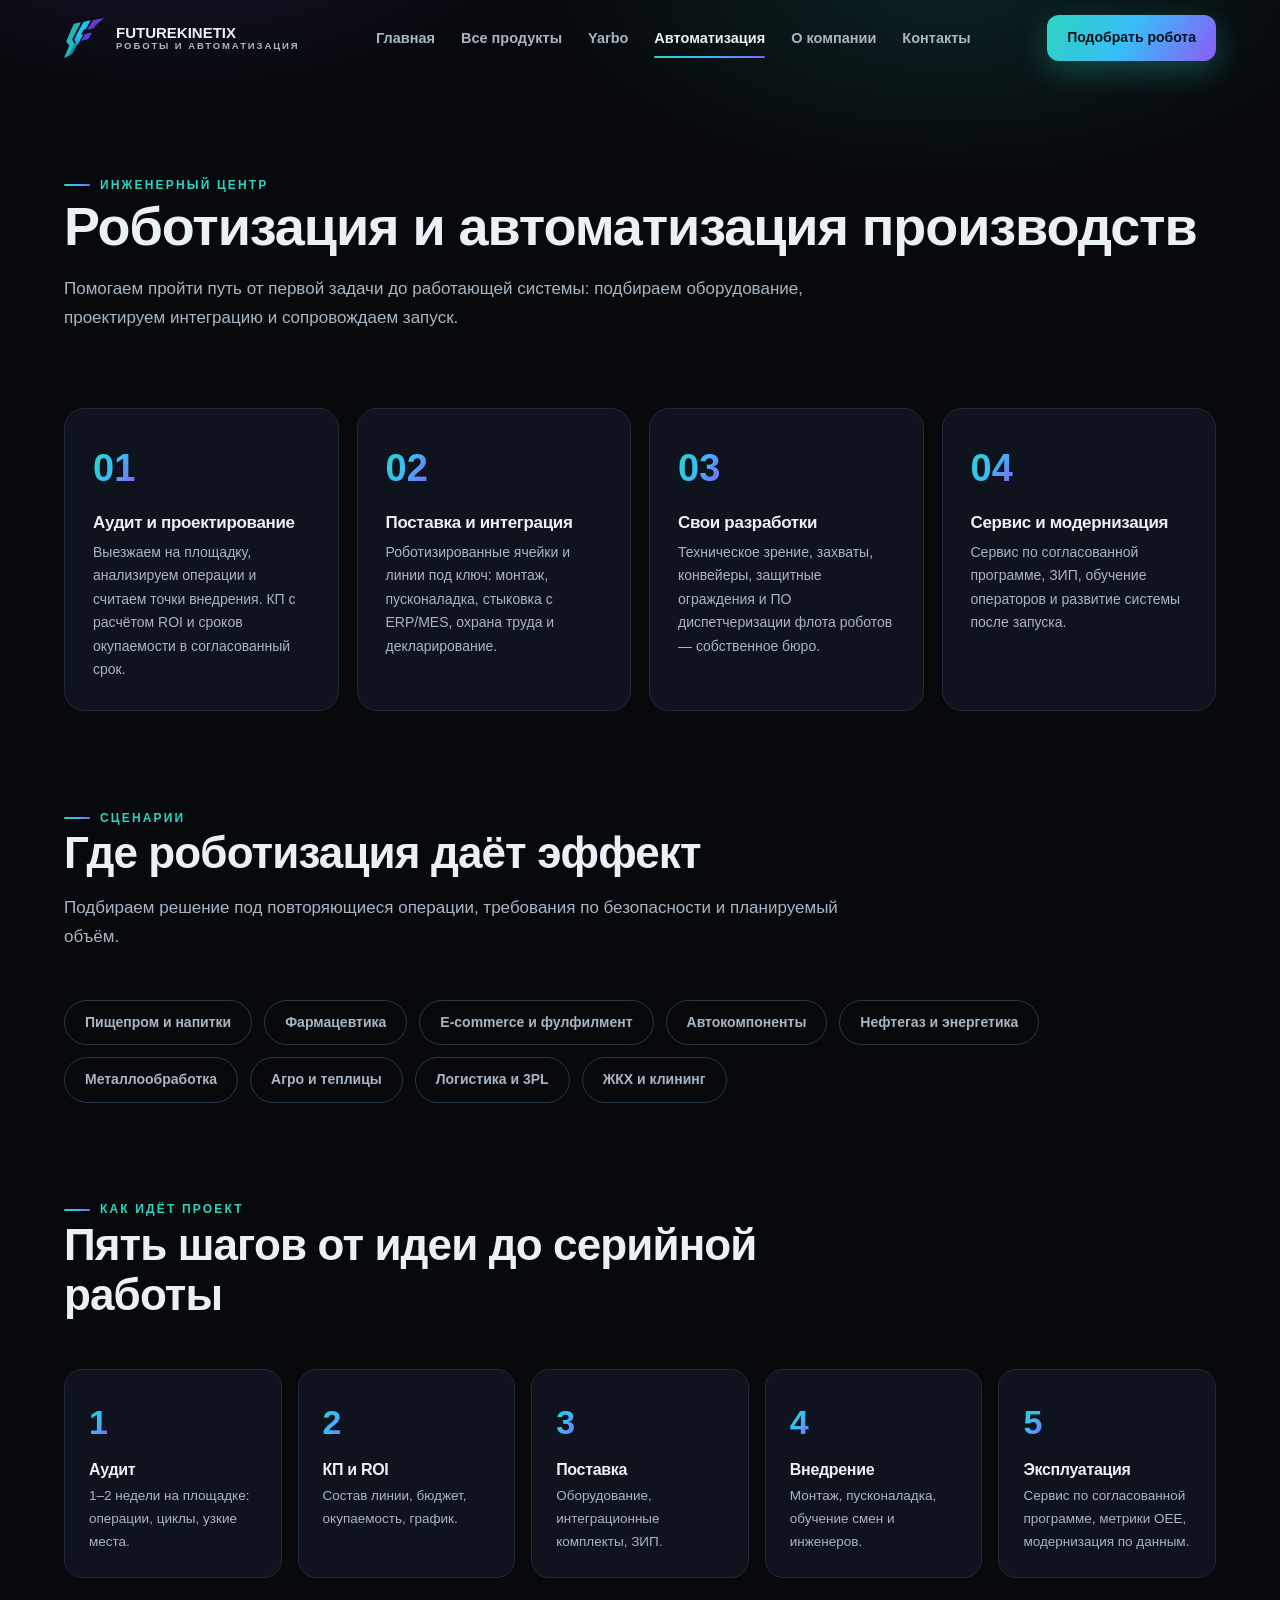
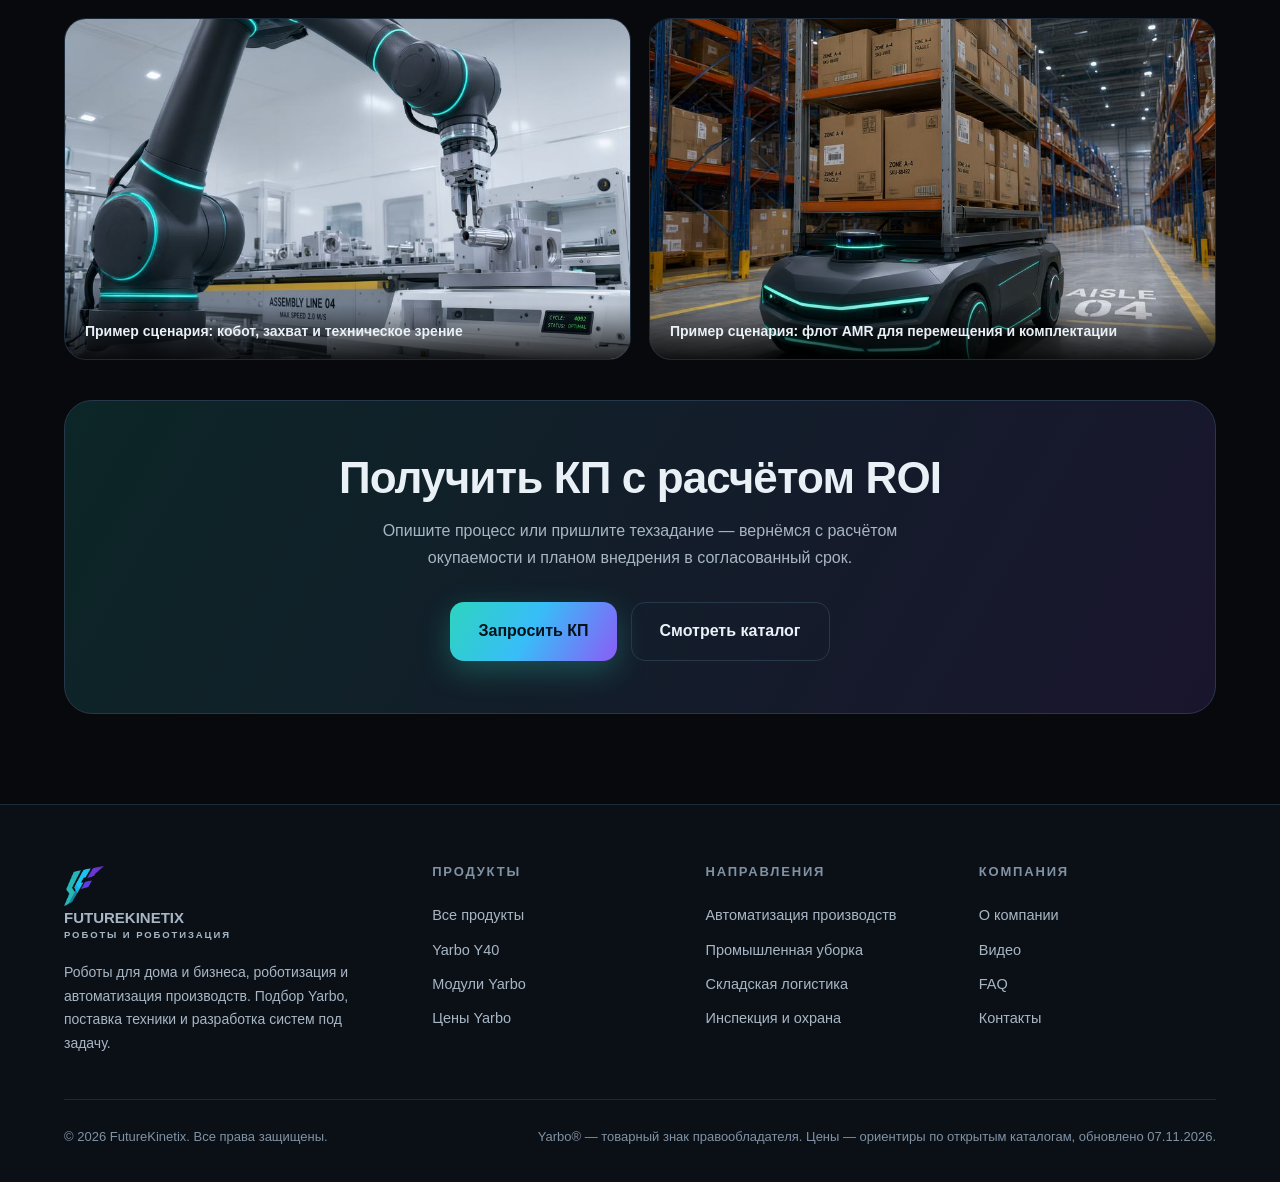
==== commit 5456b42a: "rewrote parameters" ====
--- a/automation.html
+++ b/automation.html
@@ -1,13 +1,13 @@
 <!DOCTYPE html><html lang="ru"><head><meta charset="UTF-8">
 <meta name="viewport" content="width=device-width, initial-scale=1.0">
-<title>Автоматизация и роботизация производств — FutureKinetix</title><meta name="description" content="Аудит, проектирование и внедрение роботизированных линий под ключ: манипуляторы, AMR, техзрение, сервис. КП с ROI за 14 дней.">
-<link rel="icon" type="image/png" href="[data-uri]">
+<title>Автоматизация и роботизация производств — FutureKinetix</title><meta name="description" content="Аудит, проектирование и внедрение роботизированных линий под ключ: манипуляторы, AMR, техзрение, сервис. КП с ROI в согласованный срок.">
+<link rel="icon" type="image/png" href="[data-uri]">
 <style>
-:root{--bg:#07090d;--bg2:#0b1017;--card:rgba(17,24,35,.72);--line:#1d2a39;--line2:#27384b;--text:#e9f0f6;--muted:#94a5b6;--dim:#6b7d8f;--teal:#2dd4bf;--cyan:#38bdf8;--violet:#8b5cf6;--yarbo:#f5c518;--grad:linear-gradient(120deg,#2dd4bf 0%,#38bdf8 48%,#8b5cf6 100%);--shadow:0 24px 60px rgba(0,0,0,.45)}
+:root{--bg:#07090d;--bg2:#0b1017;--card:rgba(17,24,35,.72);--line:#1d2a39;--line2:#27384b;--text:#e9f0f6;--muted:#a8b6c4;--dim:#8092a4;--teal:#2dd4bf;--cyan:#38bdf8;--violet:#8b5cf6;--yarbo:#f5c518;--grad:linear-gradient(120deg,#2dd4bf 0%,#38bdf8 48%,#8b5cf6 100%);--shadow:0 24px 60px rgba(0,0,0,.45)}
 *{margin:0;padding:0;box-sizing:border-box}
 html{scroll-behavior:smooth;scroll-padding-top:92px}
-body{background:var(--bg);color:var(--text);font-family:"Inter","SF Pro Text",-apple-system,BlinkMacSystemFont,"Segoe UI",Roboto,"Helvetica Neue",Arial,sans-serif;font-size:16px;line-height:1.6;-webkit-font-smoothing:antialiased;overflow-x:hidden}
-img{max-width:100%;display:block;height:auto}a{color:inherit;text-decoration:none}ul{list-style:none}
+body{background:var(--bg);color:var(--text);font-family:"Inter","SF Pro Text",-apple-system,BlinkMacSystemFont,"Segoe UI",Roboto,"Helvetica Neue",Arial,sans-serif;font-size:16px;line-height:1.68;-webkit-font-smoothing:antialiased;overflow-x:hidden}
+img{max-width:100%;display:block;height:auto}a{color:inherit;text-decoration:none}a:focus-visible,button:focus-visible,input:focus-visible,select:focus-visible,textarea:focus-visible{outline:3px solid rgba(45,212,191,.55);outline-offset:3px}ul{list-style:none}
 .wrap{max-width:1200px;margin:0 auto;padding:0 24px}
 h1,h2,h3,h4{line-height:1.15;letter-spacing:-.02em;font-weight:800}
 h2{font-size:clamp(28px,4vw,44px)}h3{font-size:20px}
@@ -70,7 +70,7 @@
 .tag-yellow{background:rgba(245,197,24,.1);color:var(--yarbo);border:1px solid rgba(245,197,24,.35)}
 .band h3{font-size:clamp(24px,2.6vw,32px)}
 .price-line{font-size:clamp(26px,2.6vw,34px);font-weight:800;margin:14px 0 4px}
-.price-sub{color:var(--dim);font-size:13.5px}
+.price-sub{color:var(--dim);font-size:13.5px;line-height:1.55}
 .feat-list{margin:18px 0 24px;display:grid;gap:10px}
 .feat-list li{display:flex;gap:12px;align-items:flex-start;font-size:15px;color:#c9d6e2}
 .feat-list svg{flex:none;margin-top:3px}
@@ -246,7 +246,7 @@
 </style></head><body>
 <header id="header">
 <div class="wrap nav">
-<a class="logo" href="index.html"><span class="logo-mark"><img src="[data-uri]" alt="Логотип FutureKinetix" width="32" height="40" style="width:32px;height:40px"></span><span class="logo-name">FUTUREKINETIX<small>РОБОТЫ И АВТОМАТИЗАЦИЯ</small></span></a>
+<a class="logo" href="index.html"><span class="logo-mark"><img src="[data-uri]" alt="Логотип FutureKinetix" width="40" height="40" style="width:40px;height:40px"></span><span class="logo-name">FUTUREKINETIX<small>РОБОТЫ И АВТОМАТИЗАЦИЯ</small></span></a>
 <nav class="nav-links"><a href="index.html" class="">Главная</a><a href="products.html" class="">Все продукты</a><a href="yarbo.html" class="">Yarbo</a><a href="automation.html" class="active">Автоматизация</a><a href="company.html" class="">О компании</a><a href="contacts.html" class="">Контакты</a></nav>
 <div class="nav-cta"><a class="btn btn-primary btn-sm" href="contacts.html?topic=%D0%94%D1%80%D1%83%D0%B3%D0%BE%D0%B9%20%D0%B7%D0%B0%D0%BF%D1%80%D0%BE%D1%81">Подобрать робота</a><button class="burger" id="burger" aria-label="Меню"><span></span><span></span><span></span></button></div>
 </div></header>
@@ -255,20 +255,20 @@
 <section class="pagehead"><div class="wrap">
 <span class="eyebrow">Инженерный центр</span>
 <h1>Роботизация и автоматизация производств</h1>
-<p>Не просто продаём роботов — внедряем их в процессы: от аудита операции до серийной эксплуатации линии с диспетчеризацией флота.</p>
+<p>Помогаем пройти путь от первой задачи до работающей системы: подбираем оборудование, проектируем интеграцию и сопровождаем запуск.</p>
 </div></section>
 
 <section class="section" style="padding-top:20px"><div class="wrap">
 <div class="auto-grid">
-<div class="auto-card rv"><span class="auto-num">01</span><h4>Аудит и проектирование</h4><p>Выезжаем на площадку, анализируем операции и считаем точки внедрения. КП с расчётом ROI и сроков окупаемости — за 14 дней.</p></div>
+<div class="auto-card rv"><span class="auto-num">01</span><h4>Аудит и проектирование</h4><p>Выезжаем на площадку, анализируем операции и считаем точки внедрения. КП с расчётом ROI и сроков окупаемости в согласованный срок.</p></div>
 <div class="auto-card rv"><span class="auto-num">02</span><h4>Поставка и интеграция</h4><p>Роботизированные ячейки и линии под ключ: монтаж, пусконаладка, стыковка с ERP/MES, охрана труда и декларирование.</p></div>
 <div class="auto-card rv"><span class="auto-num">03</span><h4>Свои разработки</h4><p>Техническое зрение, захваты, конвейеры, защитные ограждения и ПО диспетчеризации флота роботов — собственное бюро.</p></div>
-<div class="auto-card rv"><span class="auto-num">04</span><h4>Сервис и модернизация</h4><p>Поддержка 24/7, ЗИП на складе дилера, подменная техника, ретрофит старых линий и обучение персонала на нашей площадке.</p></div>
+<div class="auto-card rv"><span class="auto-num">04</span><h4>Сервис и модернизация</h4><p>Сервис по согласованной программе, ЗИП, обучение операторов и развитие системы после запуска.</p></div>
 </div>
 </div></section>
 
 <section class="section" style="padding-top:0"><div class="wrap">
-<div class="section-head rv"><span class="eyebrow">Отрасли</span><h2>Где мы уже внедряли роботов</h2></div>
+<div class="section-head rv"><span class="eyebrow">Сценарии</span><h2>Где роботизация даёт эффект</h2><p>Подбираем решение под повторяющиеся операции, требования по безопасности и планируемый объём.</p></div>
 <div class="chips rv">
 <span class="chip">Пищепром и напитки</span><span class="chip">Фармацевтика</span><span class="chip">E-commerce и фулфилмент</span><span class="chip">Автокомпоненты</span><span class="chip">Нефтегаз и энергетика</span><span class="chip">Металлообработка</span><span class="chip">Агро и теплицы</span><span class="chip">Логистика и 3PL</span><span class="chip">ЖКХ и клининг</span>
 </div>
@@ -281,23 +281,23 @@
 <div class="step rv"><span class="num">2</span><h4>КП и ROI</h4><p>Состав линии, бюджет, окупаемость, график.</p></div>
 <div class="step rv"><span class="num">3</span><h4>Поставка</h4><p>Оборудование, интеграционные комплекты, ЗИП.</p></div>
 <div class="step rv"><span class="num">4</span><h4>Внедрение</h4><p>Монтаж, пусконаладка, обучение смен и инженеров.</p></div>
-<div class="step rv"><span class="num">5</span><h4>Эксплуатация</h4><p>Сервис 24/7, метрики OEE, модернизация по данным.</p></div>
+<div class="step rv"><span class="num">5</span><h4>Эксплуатация</h4><p>Сервис по согласованной программе, метрики OEE, модернизация по данным.</p></div>
 </div>
 <div class="img-duo rv" style="margin-top:40px">
-<figure><img src="[data-uri]" alt="Роборука-манипулятор на сборочной линии" loading="lazy"><figcaption>Роботизированная ячейка сборки: кобот + техзрение</figcaption></figure>
-<figure><img src="[data-uri]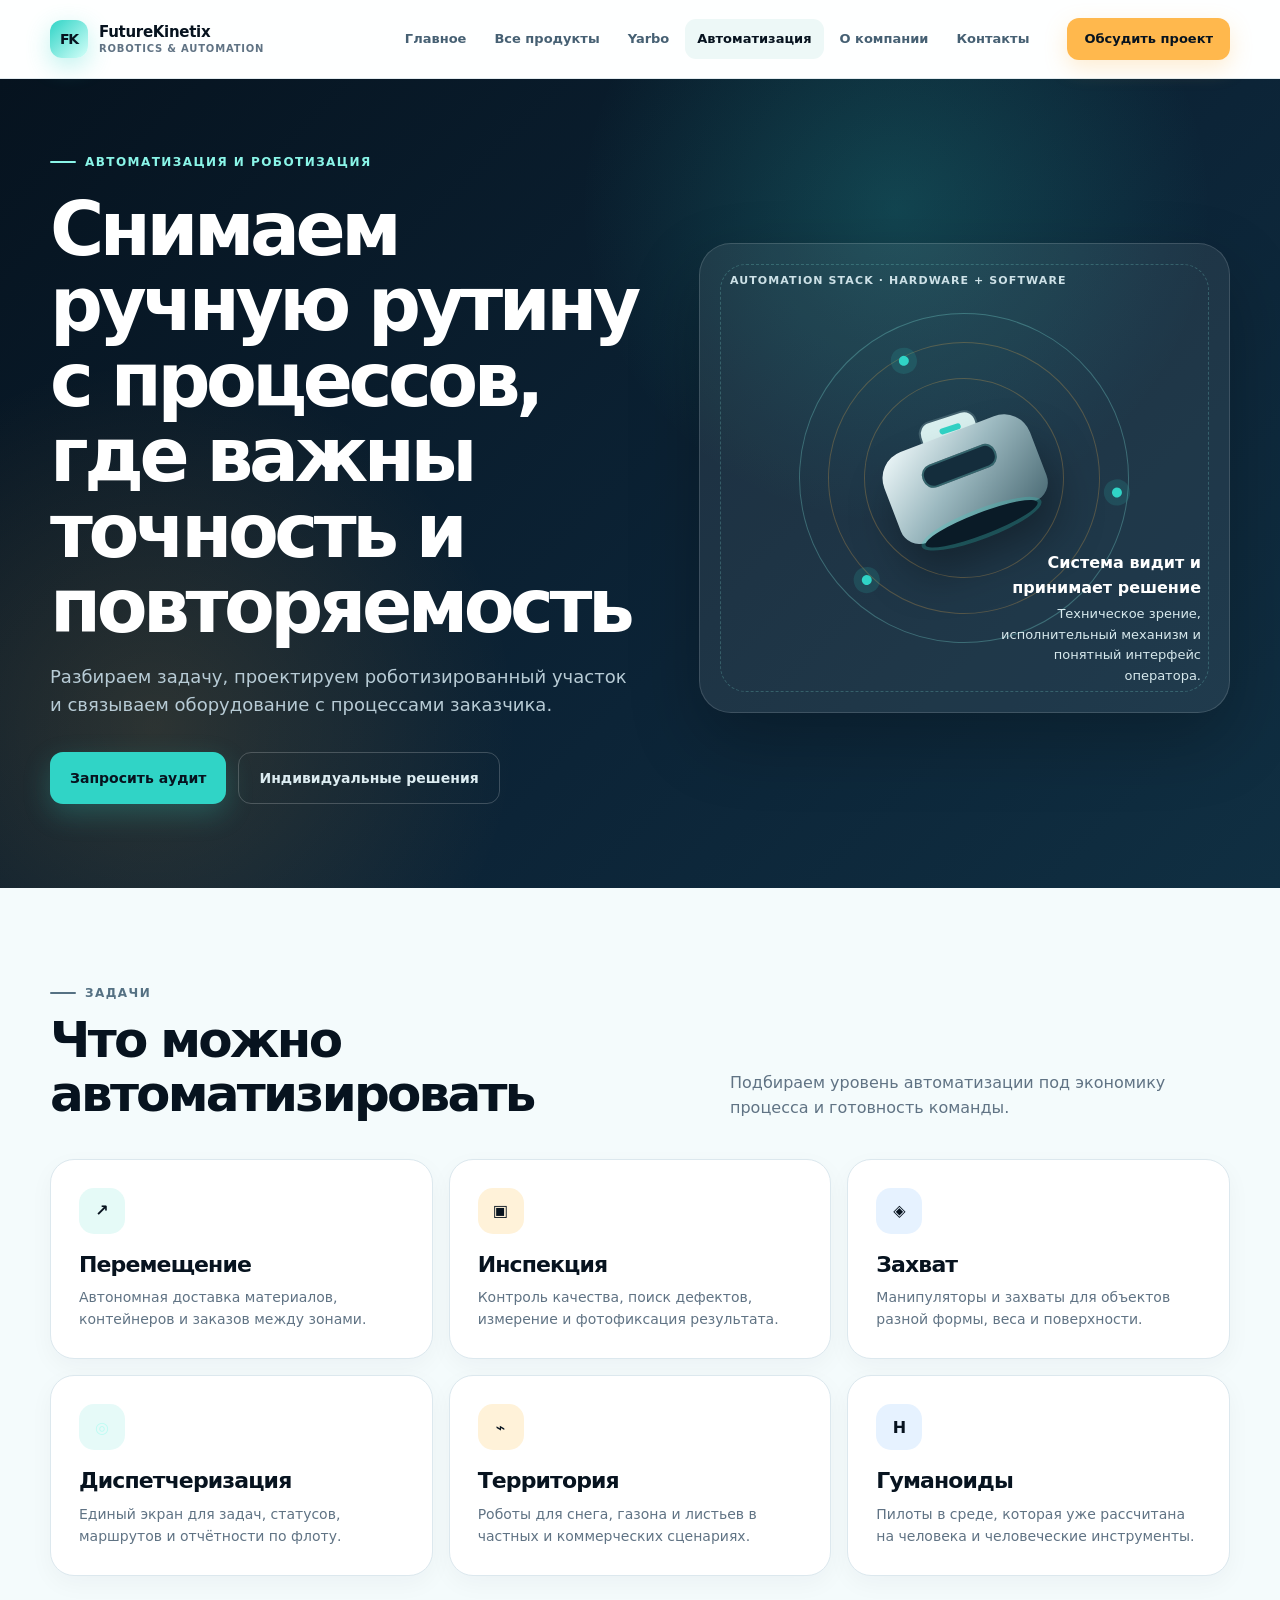
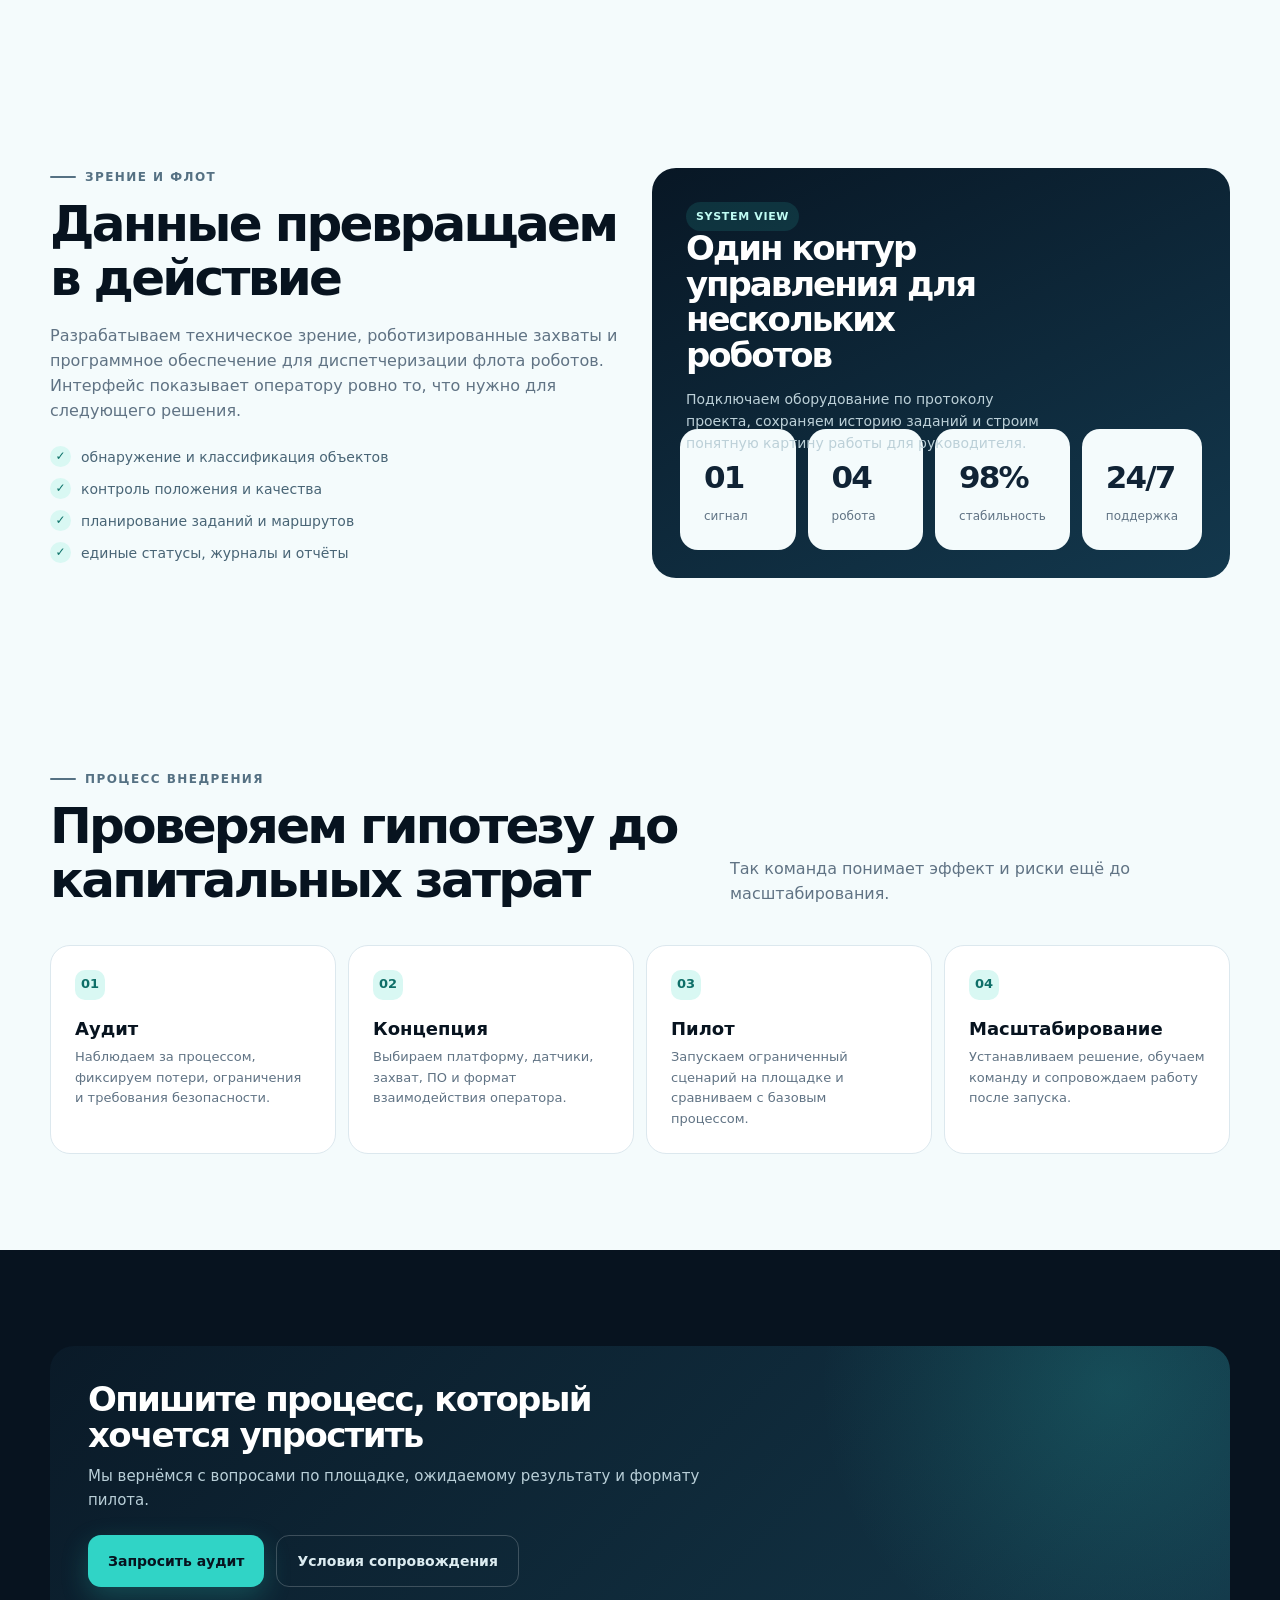
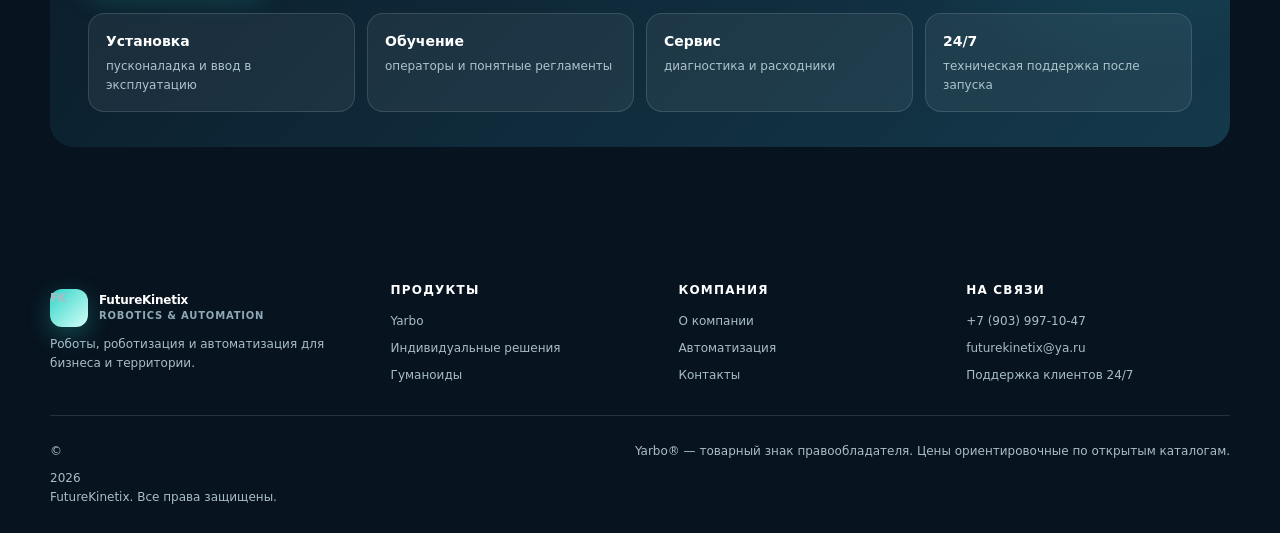
==== commit 54d5015a: "redesigned v2 Переработаны Главное, Все продукты, Yarbo, Автоматизация, О компании и Контакты. Доба" ====
--- a/automation.html
+++ b/automation.html
@@ -1,313 +1,75 @@
-<!DOCTYPE html><html lang="ru"><head><meta charset="UTF-8">
-<meta name="viewport" content="width=device-width, initial-scale=1.0">
-<title>Автоматизация и роботизация производств — FutureKinetix</title><meta name="description" content="Аудит, проектирование и внедрение роботизированных линий под ключ: манипуляторы, AMR, техзрение, сервис. КП с ROI в согласованный срок.">
-<link rel="icon" type="image/png" href="[data-uri]">
-<style>
-:root{--bg:#07090d;--bg2:#0b1017;--card:rgba(17,24,35,.72);--line:#1d2a39;--line2:#27384b;--text:#e9f0f6;--muted:#a8b6c4;--dim:#8092a4;--teal:#2dd4bf;--cyan:#38bdf8;--violet:#8b5cf6;--yarbo:#f5c518;--grad:linear-gradient(120deg,#2dd4bf 0%,#38bdf8 48%,#8b5cf6 100%);--shadow:0 24px 60px rgba(0,0,0,.45)}
-*{margin:0;padding:0;box-sizing:border-box}
-html{scroll-behavior:smooth;scroll-padding-top:92px}
-body{background:var(--bg);color:var(--text);font-family:"Inter","SF Pro Text",-apple-system,BlinkMacSystemFont,"Segoe UI",Roboto,"Helvetica Neue",Arial,sans-serif;font-size:16px;line-height:1.68;-webkit-font-smoothing:antialiased;overflow-x:hidden}
-img{max-width:100%;display:block;height:auto}a{color:inherit;text-decoration:none}a:focus-visible,button:focus-visible,input:focus-visible,select:focus-visible,textarea:focus-visible{outline:3px solid rgba(45,212,191,.55);outline-offset:3px}ul{list-style:none}
-.wrap{max-width:1200px;margin:0 auto;padding:0 24px}
-h1,h2,h3,h4{line-height:1.15;letter-spacing:-.02em;font-weight:800}
-h2{font-size:clamp(28px,4vw,44px)}h3{font-size:20px}
-.grad-text{background:var(--grad);-webkit-background-clip:text;background-clip:text;color:transparent}
-.eyebrow{display:inline-flex;align-items:center;gap:10px;font-size:12px;font-weight:700;letter-spacing:.18em;text-transform:uppercase;color:var(--teal)}
-.eyebrow::before{content:"";width:26px;height:2px;background:var(--grad);border-radius:2px}
-.section{padding:90px 0}.section-head{max-width:780px;margin-bottom:48px}
-.section-head p{color:var(--muted);margin-top:16px;font-size:17px}
-.btn{display:inline-flex;align-items:center;justify-content:center;gap:10px;border:none;cursor:pointer;font:inherit;font-weight:700;border-radius:14px;padding:15px 28px;transition:.25s;white-space:nowrap}
-.btn-primary{background:var(--grad);color:#04121a;box-shadow:0 10px 30px rgba(45,212,191,.28)}
-.btn-primary:hover{transform:translateY(-2px);box-shadow:0 16px 40px rgba(56,189,248,.35)}
-.btn-ghost{background:transparent;color:var(--text);border:1px solid var(--line2)}
-.btn-ghost:hover{border-color:var(--teal);color:var(--teal)}
-.btn-sm{padding:11px 20px;font-size:14px;border-radius:12px}.btn-wide{width:100%}
-header{position:fixed;inset:0 0 auto 0;z-index:100;transition:.3s;border-bottom:1px solid transparent}
-header.scrolled{background:rgba(7,9,13,.85);backdrop-filter:blur(16px);border-bottom-color:var(--line)}
-.nav{display:flex;align-items:center;justify-content:space-between;height:76px;gap:24px}
-.logo{display:flex;align-items:center;gap:12px;font-weight:800}
-.logo-mark{width:40px;height:40px;flex:none;display:grid;place-items:center}
-.logo-name{font-size:15px;line-height:1.1}.logo-name small{display:block;font-size:9.5px;font-weight:600;letter-spacing:.2em;color:var(--muted)}
-.nav-links{display:flex;gap:26px;font-size:14.5px;font-weight:600;color:var(--muted)}
-.nav-links a:hover{color:var(--text)}
-.nav-links a.active{color:var(--text);position:relative}
-.nav-links a.active::after{content:"";position:absolute;left:0;right:0;bottom:-8px;height:2px;background:var(--grad);border-radius:2px}
-.nav-cta{display:flex;align-items:center;gap:12px}
-.burger{display:none;background:none;border:none;cursor:pointer;width:40px;height:40px;flex-direction:column;gap:5px;align-items:center;justify-content:center}
-.burger span{width:22px;height:2px;background:var(--text);border-radius:2px}
-.mobile-menu{display:none;position:fixed;inset:76px 0 auto 0;background:rgba(7,9,13,.97);backdrop-filter:blur(20px);border-bottom:1px solid var(--line);padding:16px 24px 28px;z-index:99}
-.mobile-menu a{display:block;padding:13px 4px;font-weight:600;color:var(--muted);border-bottom:1px solid var(--line)}
-.mobile-menu a.active{color:var(--teal)}
-.mobile-menu.open{display:block}
-.hero{position:relative;padding:168px 0 84px;overflow:hidden}
-.hero::before{content:"";position:absolute;inset:-20% -10% auto -10%;height:120%;background:radial-gradient(42% 55% at 78% 18%,rgba(45,212,191,.15),transparent 65%),radial-gradient(38% 48% at 18% 8%,rgba(139,92,246,.15),transparent 65%);pointer-events:none}
-.hero-grid{display:grid;grid-template-columns:1fr 1fr;gap:56px;align-items:center;position:relative}
-.hero-badge{display:inline-flex;align-items:center;gap:10px;background:rgba(45,212,191,.08);border:1px solid rgba(45,212,191,.3);color:var(--teal);border-radius:999px;padding:8px 16px;font-size:13px;font-weight:700;margin-bottom:24px}
-.hero-badge .dot{width:7px;height:7px;border-radius:50%;background:var(--teal);animation:pulse 2.2s infinite}
-@keyframes pulse{70%{box-shadow:0 0 0 9px rgba(45,212,191,0)}100%{box-shadow:0 0 0 0 rgba(45,212,191,0)}}
-h1{font-size:clamp(34px,4.6vw,54px)}
-.hero-sub{color:var(--muted);font-size:18px;margin:22px 0 34px;max-width:540px}
-.hero-actions{display:flex;gap:14px;flex-wrap:wrap}
-.hero-stats{display:grid;grid-template-columns:repeat(4,1fr);gap:18px;margin-top:50px;border-top:1px solid var(--line);padding-top:28px}
-.stat b{display:block;font-size:24px;font-weight:800}.stat span{font-size:13px;color:var(--dim)}
-.hero-visual{position:relative}
-.hero-visual .glow{position:absolute;inset:10%;background:radial-gradient(50% 50% at 50% 55%,rgba(45,212,191,.2),transparent 70%);filter:blur(30px)}
-.hero-visual img{position:relative;border-radius:26px;box-shadow:var(--shadow);border:1px solid var(--line)}
-.hero-float{position:absolute;background:rgba(12,18,26,.88);backdrop-filter:blur(10px);border:1px solid var(--line2);border-radius:14px;padding:11px 16px;font-size:13px;font-weight:600;display:flex;align-items:center;gap:10px;box-shadow:var(--shadow)}
-.hf-1{top:5%;left:-3%}.hf-2{bottom:8%;right:-2%}
-.pagehead{padding:168px 0 56px;position:relative;overflow:hidden}
-.pagehead::before{content:"";position:absolute;inset:-30% -10% auto -10%;height:130%;background:radial-gradient(40% 60% at 70% 20%,rgba(45,212,191,.12),transparent 65%),radial-gradient(36% 50% at 20% 10%,rgba(139,92,246,.12),transparent 65%);pointer-events:none}
-.pagehead .wrap{position:relative}
-.pagehead p{color:var(--muted);font-size:17px;margin-top:18px;max-width:760px}
-.strip{border-block:1px solid var(--line);background:var(--bg2)}
-.strip .wrap{display:flex;gap:34px;flex-wrap:wrap;justify-content:space-between;padding:20px 24px}
-.ds{display:flex;align-items:center;gap:12px;font-size:14px;font-weight:600;color:var(--muted)}.ds b{color:var(--text)}
-.band{display:grid;grid-template-columns:1.05fr .95fr;gap:44px;align-items:center;background:var(--card);border:1px solid var(--line);border-radius:28px;padding:34px;box-shadow:var(--shadow)}
-.band img{border-radius:20px;border:1px solid var(--line);width:100%;aspect-ratio:4/3;object-fit:cover}
-.band .tags{display:flex;gap:10px;flex-wrap:wrap;margin-bottom:12px}
-.tag{font-size:12px;font-weight:700;letter-spacing:.06em;text-transform:uppercase;border-radius:999px;padding:6px 13px}
-.tag-teal{background:rgba(45,212,191,.12);color:var(--teal);border:1px solid rgba(45,212,191,.3)}
-.tag-yellow{background:rgba(245,197,24,.1);color:var(--yarbo);border:1px solid rgba(245,197,24,.35)}
-.band h3{font-size:clamp(24px,2.6vw,32px)}
-.price-line{font-size:clamp(26px,2.6vw,34px);font-weight:800;margin:14px 0 4px}
-.price-sub{color:var(--dim);font-size:13.5px;line-height:1.55}
-.feat-list{margin:18px 0 24px;display:grid;gap:10px}
-.feat-list li{display:flex;gap:12px;align-items:flex-start;font-size:15px;color:#c9d6e2}
-.feat-list svg{flex:none;margin-top:3px}
-.mini-grid{display:grid;grid-template-columns:repeat(3,1fr);gap:18px}
-.mini-card{background:var(--card);border:1px solid var(--line);border-radius:20px;overflow:hidden;display:flex;flex-direction:column;transition:.25s}
-.mini-card:hover{transform:translateY(-4px);border-color:rgba(45,212,191,.4)}
-.mini-card .ph{aspect-ratio:16/9;overflow:hidden;border-bottom:1px solid var(--line)}
-.mini-card .ph img{width:100%;height:100%;object-fit:cover;transition:transform .5s}
-.mini-card:hover .ph img{transform:scale(1.06)}
-.mini-body{padding:20px 22px 22px;display:flex;flex-direction:column;flex:1}
-.mini-body h4{font-size:17px;margin-bottom:6px}
-.mini-body p{font-size:13.5px;color:var(--muted);flex:1}
-.mini-price{margin-top:12px;font-weight:800;font-size:17px}
-.mini-price span{display:block;font-size:12px;color:var(--dim);font-weight:600}
-.mini-body a{margin-top:12px;color:var(--teal);font-weight:700;font-size:14px}
-.cat-grid{display:grid;grid-template-columns:repeat(3,1fr);gap:20px}
-.cat-card{background:var(--card);border:1px solid var(--line);border-radius:22px;overflow:hidden;display:flex;flex-direction:column;transition:.25s;scroll-margin-top:100px}
-.cat-card:hover{transform:translateY(-5px);border-color:rgba(45,212,191,.4)}
-.cat-card .ph{aspect-ratio:16/10;overflow:hidden;border-bottom:1px solid var(--line)}
-.cat-card .ph img{width:100%;height:100%;object-fit:cover;transition:transform .5s}
-.cat-card:hover .ph img{transform:scale(1.06)}
-.cat-body{padding:24px 26px 26px;display:flex;flex-direction:column;flex:1}
-.cat-body h4{font-size:19px;margin-bottom:8px}
-.cat-body>p{font-size:14px;color:var(--muted);margin-bottom:14px}
-.cat-feats{display:grid;gap:8px;margin-bottom:16px}
-.cat-feats li{display:flex;gap:10px;font-size:13.5px;color:#c9d6e2;align-items:flex-start}
-.cat-feats svg{flex:none;margin-top:3px}
-.cat-price{font-size:20px;font-weight:800;margin-top:auto}
-.cat-price span{display:block;font-size:12px;color:var(--dim);font-weight:600}
-.cat-body .btn{margin-top:16px}
-.note-box{margin-top:26px;border:1px dashed var(--line2);border-radius:18px;padding:22px 26px;color:var(--muted);font-size:14.5px;display:flex;gap:18px;align-items:center;flex-wrap:wrap;justify-content:space-between}
-.auto-grid{display:grid;grid-template-columns:repeat(4,1fr);gap:18px}
-.auto-card{background:var(--card);border:1px solid var(--line);border-radius:20px;padding:28px}
-.auto-num{font-size:38px;font-weight:800;background:var(--grad);-webkit-background-clip:text;background-clip:text;color:transparent}
-.auto-card h4{margin:12px 0 8px;font-size:17px}.auto-card p{font-size:14px;color:var(--muted)}
-.chips{display:flex;gap:12px;flex-wrap:wrap}
-.chip{border:1px solid var(--line2);border-radius:999px;padding:10px 20px;font-size:14px;font-weight:600;color:var(--muted)}
-.steps5{display:grid;grid-template-columns:repeat(5,1fr);gap:16px}
-.step{background:var(--card);border:1px solid var(--line);border-radius:18px;padding:24px}
-.step .num{font-size:34px;font-weight:800;background:var(--grad);-webkit-background-clip:text;background-clip:text;color:transparent}
-.step h4{margin:10px 0 6px;font-size:16px}.step p{font-size:13.5px;color:var(--muted)}
-.img-duo{display:grid;grid-template-columns:1fr 1fr;gap:18px}
-.img-duo figure{border-radius:22px;overflow:hidden;border:1px solid var(--line);position:relative}
-.img-duo img{width:100%;height:340px;object-fit:cover}
-.img-duo figcaption{position:absolute;left:0;right:0;bottom:0;padding:16px 20px;font-size:14px;font-weight:600;background:linear-gradient(to top,rgba(0,0,0,.85),transparent)}
-.gallery .main{border-radius:20px;overflow:hidden;border:1px solid var(--line);aspect-ratio:4/3;background:#0a0f15}
-.gallery .main img{width:100%;height:100%;object-fit:cover;transition:opacity .35s}
-.thumbs{display:flex;gap:12px;margin-top:14px}
-.thumbs button{flex:1;border-radius:14px;overflow:hidden;border:2px solid transparent;cursor:pointer;padding:0;background:none;opacity:.6;transition:.25s}
-.thumbs button img{aspect-ratio:4/3;object-fit:cover;width:100%}
-.thumbs button.active{border-color:var(--teal);opacity:1}.thumbs button:hover{opacity:1}
-.product-card{background:var(--card);border:1px solid var(--line);border-radius:28px;padding:34px;display:grid;grid-template-columns:1.05fr .95fr;gap:40px;box-shadow:var(--shadow)}
-.rating{display:flex;align-items:center;gap:10px;margin:12px 0 16px;color:var(--muted);font-size:14px}
-.stars{color:#fbbf24;letter-spacing:2px;font-size:15px}
-.price{font-size:clamp(30px,3.2vw,40px);font-weight:800;letter-spacing:-.03em}
-.installment{color:var(--teal);font-size:15px;font-weight:600;margin-top:4px}
-.cfg-switch{display:flex;gap:10px;flex-wrap:wrap;margin:6px 0 20px}
-.cfg-switch button{font:inherit;font-size:13.5px;font-weight:700;padding:10px 16px;border-radius:12px;border:1px solid var(--line2);background:transparent;color:var(--muted);cursor:pointer;transition:.2s}
-.cfg-switch button.active{background:rgba(45,212,191,.1);border-color:var(--teal);color:var(--teal)}
-.trust{display:flex;gap:22px;flex-wrap:wrap;margin-top:22px;color:var(--dim);font-size:13px}
-.trust div{display:flex;align-items:center;gap:8px}
-.box-strip{display:grid;grid-template-columns:.9fr 1.1fr;gap:40px;align-items:center;margin-top:26px;background:var(--card);border:1px solid var(--line);border-radius:24px;overflow:hidden}
-.box-strip img{width:100%;height:100%;object-fit:cover}
-.box-list{padding:30px 34px 30px 0}.box-list h3{margin-bottom:16px}
-.box-list ul{display:grid;grid-template-columns:1fr 1fr;gap:10px}
-.box-list li{display:flex;gap:10px;font-size:14.5px;color:#c9d6e2;align-items:flex-start}
-.box-list svg{flex:none;margin-top:4px}
-.mod-banner{border-radius:24px;overflow:hidden;border:1px solid var(--line);margin-bottom:26px;box-shadow:var(--shadow)}
-.mod-banner img{width:100%;height:440px;object-fit:cover;object-position:center 62%}
-.mod-cards{display:grid;grid-template-columns:repeat(4,1fr);gap:18px}
-.mod-card{background:var(--card);border:1px solid var(--line);border-radius:20px;overflow:hidden;transition:.25s;display:flex;flex-direction:column}
-.mod-card:hover{transform:translateY(-4px);border-color:var(--line2)}
-.mod-card .ph{aspect-ratio:4/3;overflow:hidden;border-bottom:1px solid var(--line)}
-.mod-card .ph img{width:100%;height:100%;object-fit:cover;transition:transform .5s}
-.mod-card:hover .ph img{transform:scale(1.06)}
-.mod-body{padding:20px 22px 24px;display:flex;flex-direction:column;flex:1}
-.mod-card .code{font-size:11px;font-weight:700;letter-spacing:.14em;color:var(--dim);text-transform:uppercase}
-.mod-card h4{font-size:17px;margin:8px 0 6px}.mod-card p{font-size:13.5px;color:var(--muted);flex:1}
-.mod-price{margin-top:14px;font-weight:800;font-size:18px}
-.mod-price span{font-size:12px;color:var(--dim);font-weight:600;display:block}
-.pricelist{margin-top:22px;background:var(--card);border:1px solid var(--line);border-radius:18px;padding:20px 26px;display:flex;gap:26px;flex-wrap:wrap;align-items:center;font-size:14px;color:var(--muted)}
-.pricelist b{color:var(--text)}.pricelist .pl-title{font-weight:800;color:var(--teal);letter-spacing:.1em;text-transform:uppercase;font-size:12px}
-.sce-grid{display:grid;grid-template-columns:repeat(4,1fr);gap:18px}
-.sce{border-radius:22px;overflow:hidden;position:relative;min-height:340px;border:1px solid var(--line);display:flex;flex-direction:column;justify-content:flex-end;padding:24px;isolation:isolate}
-.sce img{position:absolute;inset:0;width:100%;height:100%;object-fit:cover;z-index:-2;transition:transform .5s}
-.sce:hover img{transform:scale(1.05)}
-.sce::after{content:"";position:absolute;inset:0;z-index:-1;background:linear-gradient(to top,rgba(5,8,12,.92) 8%,rgba(5,8,12,.35) 55%,rgba(5,8,12,.05))}
-.sce .season{font-size:12px;font-weight:800;letter-spacing:.16em;text-transform:uppercase;color:var(--yarbo);margin-bottom:8px}
-.sce h4{font-size:19px;margin-bottom:8px}.sce p{font-size:13.5px;color:#b9c7d4}
-.video-grid{display:grid;grid-template-columns:repeat(3,1fr);gap:18px}
-.video-card{position:relative;border-radius:20px;overflow:hidden;border:1px solid var(--line);aspect-ratio:16/9;background:#000;cursor:pointer}
-.video-card img{width:100%;height:100%;object-fit:cover;opacity:.85;transition:.3s}
-.video-card:hover img{opacity:1;transform:scale(1.03)}
-.video-card .play{position:absolute;inset:0;display:grid;place-items:center}
-.video-card .play span{width:64px;height:64px;border-radius:50%;background:rgba(7,10,15,.75);border:1px solid rgba(255,255,255,.25);display:grid;place-items:center;backdrop-filter:blur(6px);transition:.25s}
-.video-card:hover .play span{transform:scale(1.08);background:rgba(45,212,191,.85)}
-.video-card .cap{position:absolute;left:0;right:0;bottom:0;padding:14px 16px;font-size:13.5px;font-weight:600;background:linear-gradient(to top,rgba(0,0,0,.85),transparent)}
-.video-card iframe{position:absolute;inset:0;width:100%;height:100%;border:none}
-.specs-box{background:var(--card);border:1px solid var(--line);border-radius:24px;overflow:hidden}
-.spec-tabs{display:flex;gap:6px;padding:14px;border-bottom:1px solid var(--line);flex-wrap:wrap;background:rgba(9,13,19,.6)}
-.spec-tabs button{font:inherit;font-size:14px;font-weight:700;color:var(--muted);background:transparent;border:none;border-radius:11px;padding:11px 18px;cursor:pointer;transition:.2s}
-.spec-tabs button.active{background:var(--grad);color:#04121a}
-.spec-table{padding:10px 30px 26px}
-.spec-row{display:grid;grid-template-columns:1fr 1.15fr;gap:24px;padding:15px 0;border-bottom:1px dashed var(--line);font-size:15px}
-.spec-row:last-child{border-bottom:none}
-.spec-row dt{color:var(--muted)}.spec-row dd{font-weight:600}
-.cfg-grid{display:grid;grid-template-columns:repeat(4,1fr);gap:18px;align-items:stretch}
-.cfg-card{background:var(--card);border:1px solid var(--line);border-radius:24px;padding:28px;display:flex;flex-direction:column;position:relative;transition:.25s}
-.cfg-card:hover{transform:translateY(-5px)}
-.cfg-card.hit{border-color:rgba(245,197,24,.5);box-shadow:0 0 0 1px rgba(245,197,24,.3),0 26px 60px rgba(245,197,24,.08)}
-.hit-badge{position:absolute;top:-14px;left:50%;transform:translateX(-50%);background:var(--yarbo);color:#171204;font-size:11px;font-weight:800;letter-spacing:.1em;text-transform:uppercase;border-radius:999px;padding:6px 16px;white-space:nowrap}
-.cfg-name{font-size:12px;font-weight:800;letter-spacing:.16em;text-transform:uppercase;color:var(--teal)}
-.cfg-card h3{font-size:20px;margin:10px 0 4px}
-.cfg-desc{color:var(--muted);font-size:13.5px;margin-bottom:16px}
-.cfg-price{font-size:27px;font-weight:800;letter-spacing:-.03em}
-.cfg-save{font-size:12.5px;color:var(--teal);font-weight:700;margin:6px 0 16px}
-.cfg-list{display:grid;gap:9px;margin-bottom:24px}
-.cfg-list li{display:flex;gap:10px;font-size:13.5px;color:#c9d6e2;align-items:flex-start}
-.cfg-list svg{flex:none;margin-top:3px}
-.cfg-card .btn{margin-top:auto}
-.faq{max-width:820px;margin:0 auto}
-.faq details{background:var(--card);border:1px solid var(--line);border-radius:16px;margin-bottom:12px;overflow:hidden}
-.faq summary{cursor:pointer;padding:22px 26px;font-weight:700;font-size:16.5px;list-style:none;display:flex;justify-content:space-between;align-items:center;gap:18px}
-.faq summary::-webkit-details-marker{display:none}
-.faq summary::after{content:"+";font-size:24px;color:var(--teal);transition:.25s;flex:none}
-.faq details[open] summary::after{transform:rotate(45deg)}
-.faq .a{padding:0 26px 24px;color:var(--muted);font-size:15px}
-.contact-grid{display:grid;grid-template-columns:1fr 1fr;gap:44px;align-items:start}
-.form{background:var(--card);border:1px solid var(--line);border-radius:24px;padding:34px;display:grid;gap:16px}
-.form label{font-size:13px;font-weight:700;color:var(--muted);display:block;margin-bottom:7px}
-.form input,.form select,.form textarea{width:100%;font:inherit;color:var(--text);background:rgba(7,10,15,.7);border:1px solid var(--line2);border-radius:13px;padding:14px 16px;outline:none;transition:.2s}
-.form input:focus,.form select:focus,.form textarea:focus{border-color:var(--teal);box-shadow:0 0 0 3px rgba(45,212,191,.15)}
-.form textarea{resize:vertical;min-height:96px}
-.form-ok{display:none;background:rgba(45,212,191,.1);border:1px solid rgba(45,212,191,.4);color:var(--teal);border-radius:13px;padding:14px 18px;font-weight:600;font-size:14.5px}
-.contact-info{display:grid;gap:16px}
-.ci-card{background:var(--card);border:1px solid var(--line);border-radius:18px;padding:24px;display:flex;gap:16px;align-items:flex-start}
-.ci-ico{width:46px;height:46px;flex:none;border-radius:13px;background:rgba(56,189,248,.1);border:1px solid rgba(56,189,248,.25);display:grid;place-items:center}
-.ci-card b{display:block;margin-bottom:4px}.ci-card span{color:var(--muted);font-size:14.5px}
-.cta-band{background:linear-gradient(120deg,rgba(45,212,191,.14),rgba(139,92,246,.14));border:1px solid var(--line2);border-radius:28px;padding:52px;text-align:center}
-.cta-band h2{margin-bottom:14px}.cta-band p{color:var(--muted);max-width:560px;margin:0 auto 30px}
-.comp-stats{display:grid;grid-template-columns:repeat(4,1fr);gap:16px}
-.comp-stat{background:var(--card);border:1px solid var(--line);border-radius:18px;padding:22px}
-.comp-stat b{font-size:30px;font-weight:800;display:block}.comp-stat span{color:var(--muted);font-size:13px}
-.dir-list{display:grid;grid-template-columns:1fr 1fr;gap:12px}
-.dir-list a{background:var(--card);border:1px solid var(--line);border-radius:14px;padding:16px 20px;font-weight:600;font-size:14.5px;color:var(--muted);display:flex;justify-content:space-between;gap:12px;transition:.2s}
-.dir-list a:hover{color:var(--teal);border-color:rgba(45,212,191,.4)}
-footer{border-top:1px solid var(--line);padding:56px 0 34px;background:var(--bg2)}
-.f-grid{display:grid;grid-template-columns:1.4fr 1fr 1fr 1fr;gap:36px;margin-bottom:44px}
-.f-col h5{font-size:13px;letter-spacing:.14em;text-transform:uppercase;color:var(--dim);margin-bottom:16px}
-.f-col a{display:block;color:var(--muted);font-size:14.5px;padding:5px 0;transition:.2s}
-.f-col a:hover{color:var(--teal)}
-.f-about{color:var(--muted);font-size:14px;margin-top:16px;max-width:320px}
-.f-bottom{border-top:1px solid var(--line);padding-top:26px;display:flex;justify-content:space-between;gap:16px;flex-wrap:wrap;color:var(--dim);font-size:13px}
-.js .rv{opacity:0;transform:translateY(22px);transition:opacity .7s ease,transform .7s ease}
-.js .rv.in{opacity:1;transform:none}
-@media(max-width:1020px){
-.nav-links{display:none}.burger{display:flex}.nav-cta .btn{display:none}
-.hero-grid,.band,.box-strip,.contact-grid,.img-duo{grid-template-columns:1fr}
-.box-list{padding:0 26px 28px}
-.sce-grid{grid-template-columns:1fr 1fr}
-.mini-grid,.cat-grid,.cfg-grid,.video-grid,.auto-grid,.steps5{grid-template-columns:1fr 1fr}
-.mod-cards{grid-template-columns:1fr 1fr}
-.hero-stats,.comp-stats{grid-template-columns:repeat(2,1fr)}
-.hf-1{left:2%}.hf-2{right:2%}
-}
-@media(max-width:640px){
-.section{padding:60px 0}
-.sce-grid,.mini-grid,.cat-grid,.cfg-grid,.mod-cards,.video-grid,.f-grid,.box-list ul,.auto-grid,.steps5,.dir-list{grid-template-columns:1fr}
-.hero{padding-top:130px}.pagehead{padding-top:130px}
-.spec-row{grid-template-columns:1fr;gap:4px}
-.product-card{padding:22px}.mod-banner img{height:240px}.cta-band{padding:34px 22px}
-}
-</style></head><body>
-<header id="header">
-<div class="wrap nav">
-<a class="logo" href="index.html"><span class="logo-mark"><img src="[data-uri]" alt="Логотип FutureKinetix" width="40" height="40" style="width:40px;height:40px"></span><span class="logo-name">FUTUREKINETIX<small>РОБОТЫ И АВТОМАТИЗАЦИЯ</small></span></a>
-<nav class="nav-links"><a href="index.html" class="">Главная</a><a href="products.html" class="">Все продукты</a><a href="yarbo.html" class="">Yarbo</a><a href="automation.html" class="active">Автоматизация</a><a href="company.html" class="">О компании</a><a href="contacts.html" class="">Контакты</a></nav>
-<div class="nav-cta"><a class="btn btn-primary btn-sm" href="contacts.html?topic=%D0%94%D1%80%D1%83%D0%B3%D0%BE%D0%B9%20%D0%B7%D0%B0%D0%BF%D1%80%D0%BE%D1%81">Подобрать робота</a><button class="burger" id="burger" aria-label="Меню"><span></span><span></span><span></span></button></div>
-</div></header>
-<div class="mobile-menu" id="mobileMenu"><a href="index.html" class="">Главная</a><a href="products.html" class="">Все продукты</a><a href="yarbo.html" class="">Yarbo</a><a href="automation.html" class="active">Автоматизация</a><a href="company.html" class="">О компании</a><a href="contacts.html" class="">Контакты</a><a href="contacts.html?topic=%D0%94%D1%80%D1%83%D0%B3%D0%BE%D0%B9%20%D0%B7%D0%B0%D0%BF%D1%80%D0%BE%D1%81">Подобрать робота</a></div>
+<!doctype html>
+<html lang="ru">
+<head>
+  <meta charset="UTF-8">
+  <meta name="viewport" content="width=device-width, initial-scale=1">
+  <title>Автоматизация и роботизация — FutureKinetix</title>
+  <meta name="description" content="Роботизация производственных и логистических процессов, техническое зрение, роботизированные захваты и диспетчеризация флота от FutureKinetix.">
+  <link rel="stylesheet" href="styles.css">
+</head>
+<body>
+<header class="site-header">
+  <div class="container nav-shell">
+    <a class="brand" href="index.html"><span class="brand-mark">FK</span><span class="brand-copy">FutureKinetix<small>robotics & automation</small></span></a>
+    <button class="nav-toggle" aria-label="Открыть меню" aria-expanded="false">☰</button>
+    <nav class="site-nav" aria-label="Основная навигация">
+      <a data-nav href="index.html">Главное</a><a data-nav href="products.html">Все продукты</a><a data-nav href="yarbo.html">Yarbo</a><a data-nav href="automation.html">Автоматизация</a><a data-nav href="company.html">О компании</a><a data-nav href="contacts.html">Контакты</a>
+    </nav>
+    <a class="nav-cta" href="contacts.html#form">Обсудить проект</a>
+  </div>
+</header>
 
-<section class="pagehead"><div class="wrap">
-<span class="eyebrow">Инженерный центр</span>
-<h1>Роботизация и автоматизация производств</h1>
-<p>Помогаем пройти путь от первой задачи до работающей системы: подбираем оборудование, проектируем интеграцию и сопровождаем запуск.</p>
-</div></section>
+<main>
+  <section class="hero hero--dark">
+    <div class="container hero-grid">
+      <div>
+        <div class="eyebrow">Автоматизация и роботизация</div>
+        <h1>Снимаем ручную рутину с процессов, где важны точность и повторяемость</h1>
+        <p>Разбираем задачу, проектируем роботизированный участок и связываем оборудование с процессами заказчика.</p>
+        <div class="hero-actions"><a class="button button--primary" href="contacts.html#form">Запросить аудит</a><a class="button button--ghost" href="products.html#custom">Индивидуальные решения</a></div>
+      </div>
+      <div class="hero-panel"><span class="hero-panel-label">Automation stack · hardware + software</span><div class="robot-stage"><div class="robot-orbit"><span class="robot-orbit-dot"></span><span class="robot-orbit-dot"></span><span class="robot-orbit-dot"></span><div class="robot-head"></div><div class="robot-core"></div></div></div><div class="hero-panel-caption"><strong>Система видит и принимает решение</strong>Техническое зрение, исполнительный механизм и понятный интерфейс оператора.</div></div>
+    </div>
+  </section>
 
-<section class="section" style="padding-top:20px"><div class="wrap">
-<div class="auto-grid">
-<div class="auto-card rv"><span class="auto-num">01</span><h4>Аудит и проектирование</h4><p>Выезжаем на площадку, анализируем операции и считаем точки внедрения. КП с расчётом ROI и сроков окупаемости в согласованный срок.</p></div>
-<div class="auto-card rv"><span class="auto-num">02</span><h4>Поставка и интеграция</h4><p>Роботизированные ячейки и линии под ключ: монтаж, пусконаладка, стыковка с ERP/MES, охрана труда и декларирование.</p></div>
-<div class="auto-card rv"><span class="auto-num">03</span><h4>Свои разработки</h4><p>Техническое зрение, захваты, конвейеры, защитные ограждения и ПО диспетчеризации флота роботов — собственное бюро.</p></div>
-<div class="auto-card rv"><span class="auto-num">04</span><h4>Сервис и модернизация</h4><p>Сервис по согласованной программе, ЗИП, обучение операторов и развитие системы после запуска.</p></div>
-</div>
-</div></section>
+  <section class="section">
+    <div class="container">
+      <div class="section-head"><div><div class="eyebrow">Задачи</div><h2>Что можно автоматизировать</h2></div><p>Подбираем уровень автоматизации под экономику процесса и готовность команды.</p></div>
+      <div class="card-grid">
+        <article class="card"><div class="icon-chip">↗</div><h3>Перемещение</h3><p>Автономная доставка материалов, контейнеров и заказов между зонами.</p></article>
+        <article class="card"><div class="icon-chip icon-chip--amber">▣</div><h3>Инспекция</h3><p>Контроль качества, поиск дефектов, измерение и фотофиксация результата.</p></article>
+        <article class="card"><div class="icon-chip icon-chip--blue">◈</div><h3>Захват</h3><p>Манипуляторы и захваты для объектов разной формы, веса и поверхности.</p></article>
+        <article class="card"><div class="icon-chip icon-chip--dark">◎</div><h3>Диспетчеризация</h3><p>Единый экран для задач, статусов, маршрутов и отчётности по флоту.</p></article>
+        <article class="card"><div class="icon-chip icon-chip--amber">⌁</div><h3>Территория</h3><p>Роботы для снега, газона и листьев в частных и коммерческих сценариях.</p></article>
+        <article class="card"><div class="icon-chip icon-chip--blue">H</div><h3>Гуманоиды</h3><p>Пилоты в среде, которая уже рассчитана на человека и человеческие инструменты.</p></article>
+      </div>
+    </div>
+  </section>
 
-<section class="section" style="padding-top:0"><div class="wrap">
-<div class="section-head rv"><span class="eyebrow">Сценарии</span><h2>Где роботизация даёт эффект</h2><p>Подбираем решение под повторяющиеся операции, требования по безопасности и планируемый объём.</p></div>
-<div class="chips rv">
-<span class="chip">Пищепром и напитки</span><span class="chip">Фармацевтика</span><span class="chip">E-commerce и фулфилмент</span><span class="chip">Автокомпоненты</span><span class="chip">Нефтегаз и энергетика</span><span class="chip">Металлообработка</span><span class="chip">Агро и теплицы</span><span class="chip">Логистика и 3PL</span><span class="chip">ЖКХ и клининг</span>
-</div>
-</div></section>
+  <section class="section section--soft" id="vision">
+    <div class="container split">
+      <div>
+        <div class="eyebrow">Зрение и флот</div><h2 style="margin:10px 0 18px;font-size:clamp(32px,4vw,50px);line-height:1.08;letter-spacing:-.055em">Данные превращаем в действие</h2>
+        <p style="color:var(--muted);font-size:16px">Разрабатываем техническое зрение, роботизированные захваты и программное обеспечение для диспетчеризации флота роботов. Интерфейс показывает оператору ровно то, что нужно для следующего решения.</p>
+        <ul class="list-check"><li>обнаружение и классификация объектов</li><li>контроль положения и качества</li><li>планирование заданий и маршрутов</li><li>единые статусы, журналы и отчёты</li></ul>
+      </div>
+      <article class="visual-card"><span class="tag tag--dark">System view</span><h3>Один контур управления для нескольких роботов</h3><p>Подключаем оборудование по протоколу проекта, сохраняем историю заданий и строим понятную картину работы для руководителя.</p><div class="metric-grid" style="position:absolute;left:28px;right:28px;bottom:28px"><div class="metric"><strong>01</strong><span>сигнал</span></div><div class="metric"><strong>04</strong><span>робота</span></div><div class="metric"><strong>98%</strong><span>стабильность</span></div><div class="metric"><strong>24/7</strong><span>поддержка</span></div></div></article>
+    </div>
+  </section>
 
-<section class="section" style="padding-top:0"><div class="wrap">
-<div class="section-head rv"><span class="eyebrow">Как идёт проект</span><h2>Пять шагов от идеи до серийной работы</h2></div>
-<div class="steps5">
-<div class="step rv"><span class="num">1</span><h4>Аудит</h4><p>1–2 недели на площадке: операции, циклы, узкие места.</p></div>
-<div class="step rv"><span class="num">2</span><h4>КП и ROI</h4><p>Состав линии, бюджет, окупаемость, график.</p></div>
-<div class="step rv"><span class="num">3</span><h4>Поставка</h4><p>Оборудование, интеграционные комплекты, ЗИП.</p></div>
-<div class="step rv"><span class="num">4</span><h4>Внедрение</h4><p>Монтаж, пусконаладка, обучение смен и инженеров.</p></div>
-<div class="step rv"><span class="num">5</span><h4>Эксплуатация</h4><p>Сервис по согласованной программе, метрики OEE, модернизация по данным.</p></div>
-</div>
-<div class="img-duo rv" style="margin-top:40px">
-<figure><img src="[data-uri]" alt="Роборука-манипулятор на сборочной линии" loading="lazy"><figcaption>Пример сценария: кобот, захват и техническое зрение</figcaption></figure>
-<figure><img src="[data-uri]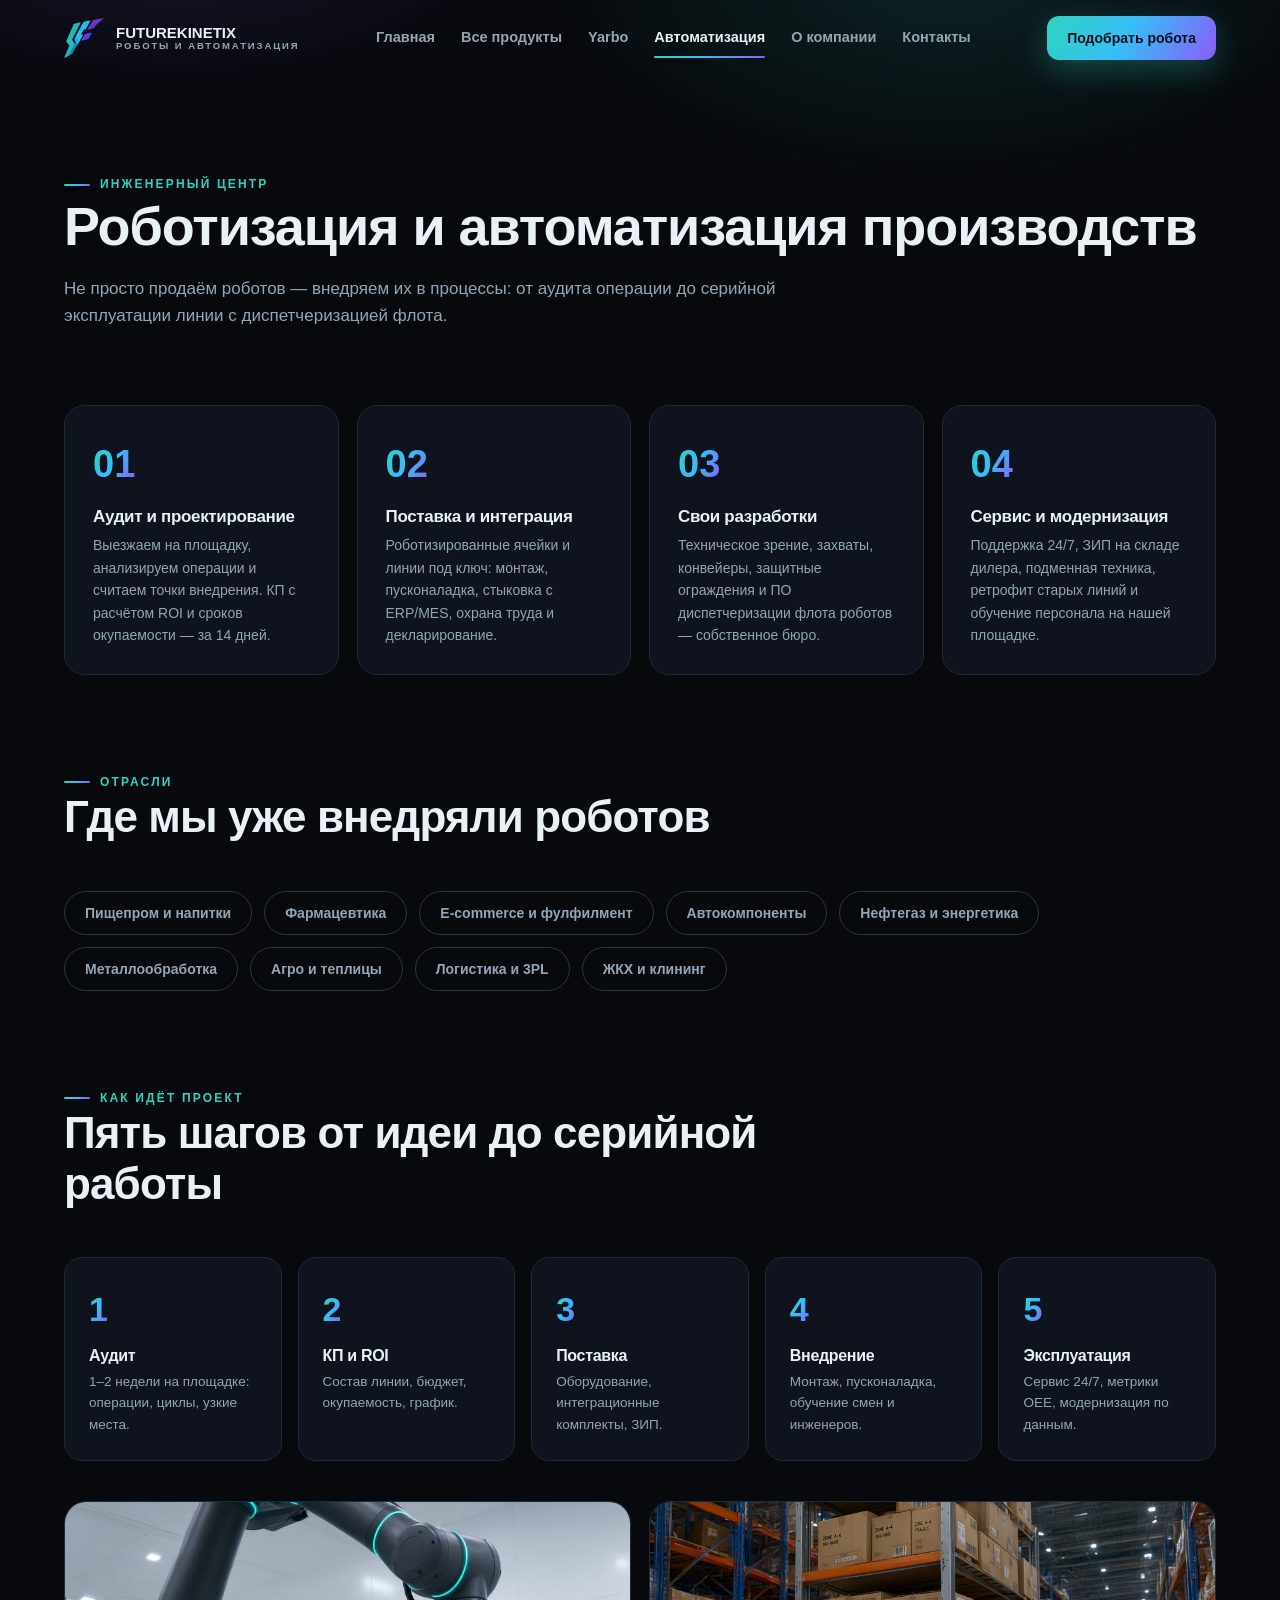
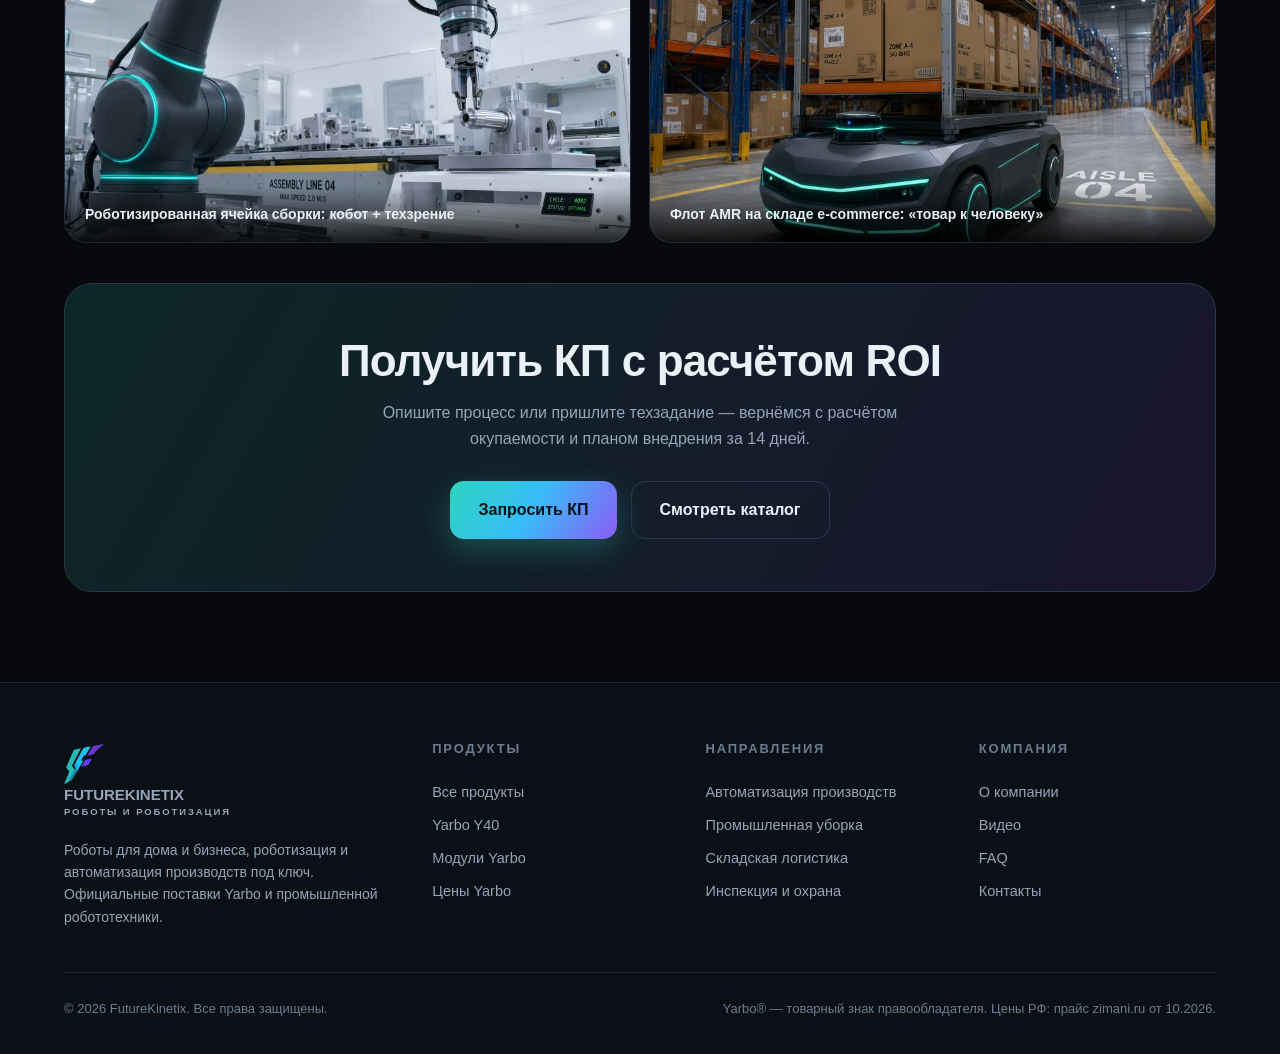
==== commit b7ae3f98: "back to V02-11-26" ====
--- a/automation.html
+++ b/automation.html
@@ -1,75 +1,313 @@
-<!doctype html>
-<html lang="ru">
-<head>
-  <meta charset="UTF-8">
-  <meta name="viewport" content="width=device-width, initial-scale=1">
-  <title>Автоматизация и роботизация — FutureKinetix</title>
-  <meta name="description" content="Роботизация производственных и логистических процессов, техническое зрение, роботизированные захваты и диспетчеризация флота от FutureKinetix.">
-  <link rel="stylesheet" href="styles.css">
-</head>
-<body>
-<header class="site-header">
-  <div class="container nav-shell">
-    <a class="brand" href="index.html"><span class="brand-mark">FK</span><span class="brand-copy">FutureKinetix<small>robotics & automation</small></span></a>
-    <button class="nav-toggle" aria-label="Открыть меню" aria-expanded="false">☰</button>
-    <nav class="site-nav" aria-label="Основная навигация">
-      <a data-nav href="index.html">Главное</a><a data-nav href="products.html">Все продукты</a><a data-nav href="yarbo.html">Yarbo</a><a data-nav href="automation.html">Автоматизация</a><a data-nav href="company.html">О компании</a><a data-nav href="contacts.html">Контакты</a>
-    </nav>
-    <a class="nav-cta" href="contacts.html#form">Обсудить проект</a>
-  </div>
-</header>
-
-<main>
-  <section class="hero hero--dark">
-    <div class="container hero-grid">
-      <div>
-        <div class="eyebrow">Автоматизация и роботизация</div>
-        <h1>Снимаем ручную рутину с процессов, где важны точность и повторяемость</h1>
-        <p>Разбираем задачу, проектируем роботизированный участок и связываем оборудование с процессами заказчика.</p>
-        <div class="hero-actions"><a class="button button--primary" href="contacts.html#form">Запросить аудит</a><a class="button button--ghost" href="products.html#custom">Индивидуальные решения</a></div>
-      </div>
-      <div class="hero-panel"><span class="hero-panel-label">Automation stack · hardware + software</span><div class="robot-stage"><div class="robot-orbit"><span class="robot-orbit-dot"></span><span class="robot-orbit-dot"></span><span class="robot-orbit-dot"></span><div class="robot-head"></div><div class="robot-core"></div></div></div><div class="hero-panel-caption"><strong>Система видит и принимает решение</strong>Техническое зрение, исполнительный механизм и понятный интерфейс оператора.</div></div>
-    </div>
-  </section>
-
-  <section class="section">
-    <div class="container">
-      <div class="section-head"><div><div class="eyebrow">Задачи</div><h2>Что можно автоматизировать</h2></div><p>Подбираем уровень автоматизации под экономику процесса и готовность команды.</p></div>
-      <div class="card-grid">
-        <article class="card"><div class="icon-chip">↗</div><h3>Перемещение</h3><p>Автономная доставка материалов, контейнеров и заказов между зонами.</p></article>
-        <article class="card"><div class="icon-chip icon-chip--amber">▣</div><h3>Инспекция</h3><p>Контроль качества, поиск дефектов, измерение и фотофиксация результата.</p></article>
-        <article class="card"><div class="icon-chip icon-chip--blue">◈</div><h3>Захват</h3><p>Манипуляторы и захваты для объектов разной формы, веса и поверхности.</p></article>
-        <article class="card"><div class="icon-chip icon-chip--dark">◎</div><h3>Диспетчеризация</h3><p>Единый экран для задач, статусов, маршрутов и отчётности по флоту.</p></article>
-        <article class="card"><div class="icon-chip icon-chip--amber">⌁</div><h3>Территория</h3><p>Роботы для снега, газона и листьев в частных и коммерческих сценариях.</p></article>
-        <article class="card"><div class="icon-chip icon-chip--blue">H</div><h3>Гуманоиды</h3><p>Пилоты в среде, которая уже рассчитана на человека и человеческие инструменты.</p></article>
-      </div>
-    </div>
-  </section>
-
-  <section class="section section--soft" id="vision">
-    <div class="container split">
-      <div>
-        <div class="eyebrow">Зрение и флот</div><h2 style="margin:10px 0 18px;font-size:clamp(32px,4vw,50px);line-height:1.08;letter-spacing:-.055em">Данные превращаем в действие</h2>
-        <p style="color:var(--muted);font-size:16px">Разрабатываем техническое зрение, роботизированные захваты и программное обеспечение для диспетчеризации флота роботов. Интерфейс показывает оператору ровно то, что нужно для следующего решения.</p>
-        <ul class="list-check"><li>обнаружение и классификация объектов</li><li>контроль положения и качества</li><li>планирование заданий и маршрутов</li><li>единые статусы, журналы и отчёты</li></ul>
-      </div>
-      <article class="visual-card"><span class="tag tag--dark">System view</span><h3>Один контур управления для нескольких роботов</h3><p>Подключаем оборудование по протоколу проекта, сохраняем историю заданий и строим понятную картину работы для руководителя.</p><div class="metric-grid" style="position:absolute;left:28px;right:28px;bottom:28px"><div class="metric"><strong>01</strong><span>сигнал</span></div><div class="metric"><strong>04</strong><span>робота</span></div><div class="metric"><strong>98%</strong><span>стабильность</span></div><div class="metric"><strong>24/7</strong><span>поддержка</span></div></div></article>
-    </div>
-  </section>
-
-  <section class="section">
-    <div class="container">
-      <div class="section-head"><div><div class="eyebrow">Процесс внедрения</div><h2>Проверяем гипотезу до капитальных затрат</h2></div><p>Так команда понимает эффект и риски ещё до масштабирования.</p></div>
-      <div class="timeline"><article class="timeline-item"><b>01</b><h3>Аудит</h3><p>Наблюдаем за процессом, фиксируем потери, ограничения и требования безопасности.</p></article><article class="timeline-item"><b>02</b><h3>Концепция</h3><p>Выбираем платформу, датчики, захват, ПО и формат взаимодействия оператора.</p></article><article class="timeline-item"><b>03</b><h3>Пилот</h3><p>Запускаем ограниченный сценарий на площадке и сравниваем с базовым процессом.</p></article><article class="timeline-item"><b>04</b><h3>Масштабирование</h3><p>Устанавливаем решение, обучаем команду и сопровождаем работу после запуска.</p></article></div>
-    </div>
-  </section>
-
-  <section class="section section--dark">
-    <div class="container"><div class="service-band"><h2>Опишите процесс, который хочется упростить</h2><p>Мы вернёмся с вопросами по площадке, ожидаемому результату и формату пилота.</p><div class="hero-actions"><a class="button button--primary" href="contacts.html#form">Запросить аудит</a><a class="button button--ghost" href="company.html#service">Условия сопровождения</a></div><div class="service-list"><div class="service-item"><strong>Установка</strong><span>пусконаладка и ввод в эксплуатацию</span></div><div class="service-item"><strong>Обучение</strong><span>операторы и понятные регламенты</span></div><div class="service-item"><strong>Сервис</strong><span>диагностика и расходники</span></div><div class="service-item"><strong>24/7</strong><span>техническая поддержка после запуска</span></div></div></div></div>
-  </section>
-</main>
-
-<footer class="footer"><div class="container"><div class="footer-grid"><div><a class="brand" href="index.html"><span class="brand-mark">FK</span><span class="brand-copy">FutureKinetix<small>robotics & automation</small></span></a><span>Роботы, роботизация и автоматизация для бизнеса и территории.</span></div><div><h4>Продукты</h4><a href="yarbo.html">Yarbo</a><a href="products.html#custom">Индивидуальные решения</a><a href="products.html#humanoids">Гуманоиды</a></div><div><h4>Компания</h4><a href="company.html">О компании</a><a href="automation.html">Автоматизация</a><a href="contacts.html">Контакты</a></div><div><h4>На связи</h4><a href="tel:+79039971047">+7 (903) 997-10-47</a><a href="mailto:futurekinetix@ya.ru">futurekinetix@ya.ru</a><span>Поддержка клиентов 24/7</span></div></div><div class="footer-bottom"><span>© <span data-year></span> FutureKinetix. Все права защищены.</span><span>Yarbo® — товарный знак правообладателя. Цены ориентировочные по открытым каталогам.</span></div></div></footer>
-<script src="site.js"></script>
-</body>
-</html>
+<!DOCTYPE html><html lang="ru"><head><meta charset="UTF-8">
+<meta name="viewport" content="width=device-width, initial-scale=1.0">
+<title>Автоматизация и роботизация производств — FutureKinetix</title><meta name="description" content="Аудит, проектирование и внедрение роботизированных линий под ключ: манипуляторы, AMR, техзрение, сервис. КП с ROI за 14 дней.">
+<link rel="icon" type="image/png" href="[data-uri]">
+<style>
+:root{--bg:#07090d;--bg2:#0b1017;--card:rgba(17,24,35,.72);--line:#1d2a39;--line2:#27384b;--text:#e9f0f6;--muted:#94a5b6;--dim:#6b7d8f;--teal:#2dd4bf;--cyan:#38bdf8;--violet:#8b5cf6;--yarbo:#f5c518;--grad:linear-gradient(120deg,#2dd4bf 0%,#38bdf8 48%,#8b5cf6 100%);--shadow:0 24px 60px rgba(0,0,0,.45)}
+*{margin:0;padding:0;box-sizing:border-box}
+html{scroll-behavior:smooth;scroll-padding-top:92px}
+body{background:var(--bg);color:var(--text);font-family:"Inter","SF Pro Text",-apple-system,BlinkMacSystemFont,"Segoe UI",Roboto,"Helvetica Neue",Arial,sans-serif;font-size:16px;line-height:1.6;-webkit-font-smoothing:antialiased;overflow-x:hidden}
+img{max-width:100%;display:block;height:auto}a{color:inherit;text-decoration:none}ul{list-style:none}
+.wrap{max-width:1200px;margin:0 auto;padding:0 24px}
+h1,h2,h3,h4{line-height:1.15;letter-spacing:-.02em;font-weight:800}
+h2{font-size:clamp(28px,4vw,44px)}h3{font-size:20px}
+.grad-text{background:var(--grad);-webkit-background-clip:text;background-clip:text;color:transparent}
+.eyebrow{display:inline-flex;align-items:center;gap:10px;font-size:12px;font-weight:700;letter-spacing:.18em;text-transform:uppercase;color:var(--teal)}
+.eyebrow::before{content:"";width:26px;height:2px;background:var(--grad);border-radius:2px}
+.section{padding:90px 0}.section-head{max-width:780px;margin-bottom:48px}
+.section-head p{color:var(--muted);margin-top:16px;font-size:17px}
+.btn{display:inline-flex;align-items:center;justify-content:center;gap:10px;border:none;cursor:pointer;font:inherit;font-weight:700;border-radius:14px;padding:15px 28px;transition:.25s;white-space:nowrap}
+.btn-primary{background:var(--grad);color:#04121a;box-shadow:0 10px 30px rgba(45,212,191,.28)}
+.btn-primary:hover{transform:translateY(-2px);box-shadow:0 16px 40px rgba(56,189,248,.35)}
+.btn-ghost{background:transparent;color:var(--text);border:1px solid var(--line2)}
+.btn-ghost:hover{border-color:var(--teal);color:var(--teal)}
+.btn-sm{padding:11px 20px;font-size:14px;border-radius:12px}.btn-wide{width:100%}
+header{position:fixed;inset:0 0 auto 0;z-index:100;transition:.3s;border-bottom:1px solid transparent}
+header.scrolled{background:rgba(7,9,13,.85);backdrop-filter:blur(16px);border-bottom-color:var(--line)}
+.nav{display:flex;align-items:center;justify-content:space-between;height:76px;gap:24px}
+.logo{display:flex;align-items:center;gap:12px;font-weight:800}
+.logo-mark{width:40px;height:40px;flex:none;display:grid;place-items:center}
+.logo-name{font-size:15px;line-height:1.1}.logo-name small{display:block;font-size:9.5px;font-weight:600;letter-spacing:.2em;color:var(--muted)}
+.nav-links{display:flex;gap:26px;font-size:14.5px;font-weight:600;color:var(--muted)}
+.nav-links a:hover{color:var(--text)}
+.nav-links a.active{color:var(--text);position:relative}
+.nav-links a.active::after{content:"";position:absolute;left:0;right:0;bottom:-8px;height:2px;background:var(--grad);border-radius:2px}
+.nav-cta{display:flex;align-items:center;gap:12px}
+.burger{display:none;background:none;border:none;cursor:pointer;width:40px;height:40px;flex-direction:column;gap:5px;align-items:center;justify-content:center}
+.burger span{width:22px;height:2px;background:var(--text);border-radius:2px}
+.mobile-menu{display:none;position:fixed;inset:76px 0 auto 0;background:rgba(7,9,13,.97);backdrop-filter:blur(20px);border-bottom:1px solid var(--line);padding:16px 24px 28px;z-index:99}
+.mobile-menu a{display:block;padding:13px 4px;font-weight:600;color:var(--muted);border-bottom:1px solid var(--line)}
+.mobile-menu a.active{color:var(--teal)}
+.mobile-menu.open{display:block}
+.hero{position:relative;padding:168px 0 84px;overflow:hidden}
+.hero::before{content:"";position:absolute;inset:-20% -10% auto -10%;height:120%;background:radial-gradient(42% 55% at 78% 18%,rgba(45,212,191,.15),transparent 65%),radial-gradient(38% 48% at 18% 8%,rgba(139,92,246,.15),transparent 65%);pointer-events:none}
+.hero-grid{display:grid;grid-template-columns:1fr 1fr;gap:56px;align-items:center;position:relative}
+.hero-badge{display:inline-flex;align-items:center;gap:10px;background:rgba(45,212,191,.08);border:1px solid rgba(45,212,191,.3);color:var(--teal);border-radius:999px;padding:8px 16px;font-size:13px;font-weight:700;margin-bottom:24px}
+.hero-badge .dot{width:7px;height:7px;border-radius:50%;background:var(--teal);animation:pulse 2.2s infinite}
+@keyframes pulse{70%{box-shadow:0 0 0 9px rgba(45,212,191,0)}100%{box-shadow:0 0 0 0 rgba(45,212,191,0)}}
+h1{font-size:clamp(34px,4.6vw,54px)}
+.hero-sub{color:var(--muted);font-size:18px;margin:22px 0 34px;max-width:540px}
+.hero-actions{display:flex;gap:14px;flex-wrap:wrap}
+.hero-stats{display:grid;grid-template-columns:repeat(4,1fr);gap:18px;margin-top:50px;border-top:1px solid var(--line);padding-top:28px}
+.stat b{display:block;font-size:24px;font-weight:800}.stat span{font-size:13px;color:var(--dim)}
+.hero-visual{position:relative}
+.hero-visual .glow{position:absolute;inset:10%;background:radial-gradient(50% 50% at 50% 55%,rgba(45,212,191,.2),transparent 70%);filter:blur(30px)}
+.hero-visual img{position:relative;border-radius:26px;box-shadow:var(--shadow);border:1px solid var(--line)}
+.hero-float{position:absolute;background:rgba(12,18,26,.88);backdrop-filter:blur(10px);border:1px solid var(--line2);border-radius:14px;padding:11px 16px;font-size:13px;font-weight:600;display:flex;align-items:center;gap:10px;box-shadow:var(--shadow)}
+.hf-1{top:5%;left:-3%}.hf-2{bottom:8%;right:-2%}
+.pagehead{padding:168px 0 56px;position:relative;overflow:hidden}
+.pagehead::before{content:"";position:absolute;inset:-30% -10% auto -10%;height:130%;background:radial-gradient(40% 60% at 70% 20%,rgba(45,212,191,.12),transparent 65%),radial-gradient(36% 50% at 20% 10%,rgba(139,92,246,.12),transparent 65%);pointer-events:none}
+.pagehead .wrap{position:relative}
+.pagehead p{color:var(--muted);font-size:17px;margin-top:18px;max-width:760px}
+.strip{border-block:1px solid var(--line);background:var(--bg2)}
+.strip .wrap{display:flex;gap:34px;flex-wrap:wrap;justify-content:space-between;padding:20px 24px}
+.ds{display:flex;align-items:center;gap:12px;font-size:14px;font-weight:600;color:var(--muted)}.ds b{color:var(--text)}
+.band{display:grid;grid-template-columns:1.05fr .95fr;gap:44px;align-items:center;background:var(--card);border:1px solid var(--line);border-radius:28px;padding:34px;box-shadow:var(--shadow)}
+.band img{border-radius:20px;border:1px solid var(--line);width:100%;aspect-ratio:4/3;object-fit:cover}
+.band .tags{display:flex;gap:10px;flex-wrap:wrap;margin-bottom:12px}
+.tag{font-size:12px;font-weight:700;letter-spacing:.06em;text-transform:uppercase;border-radius:999px;padding:6px 13px}
+.tag-teal{background:rgba(45,212,191,.12);color:var(--teal);border:1px solid rgba(45,212,191,.3)}
+.tag-yellow{background:rgba(245,197,24,.1);color:var(--yarbo);border:1px solid rgba(245,197,24,.35)}
+.band h3{font-size:clamp(24px,2.6vw,32px)}
+.price-line{font-size:clamp(26px,2.6vw,34px);font-weight:800;margin:14px 0 4px}
+.price-sub{color:var(--dim);font-size:13.5px}
+.feat-list{margin:18px 0 24px;display:grid;gap:10px}
+.feat-list li{display:flex;gap:12px;align-items:flex-start;font-size:15px;color:#c9d6e2}
+.feat-list svg{flex:none;margin-top:3px}
+.mini-grid{display:grid;grid-template-columns:repeat(3,1fr);gap:18px}
+.mini-card{background:var(--card);border:1px solid var(--line);border-radius:20px;overflow:hidden;display:flex;flex-direction:column;transition:.25s}
+.mini-card:hover{transform:translateY(-4px);border-color:rgba(45,212,191,.4)}
+.mini-card .ph{aspect-ratio:16/9;overflow:hidden;border-bottom:1px solid var(--line)}
+.mini-card .ph img{width:100%;height:100%;object-fit:cover;transition:transform .5s}
+.mini-card:hover .ph img{transform:scale(1.06)}
+.mini-body{padding:20px 22px 22px;display:flex;flex-direction:column;flex:1}
+.mini-body h4{font-size:17px;margin-bottom:6px}
+.mini-body p{font-size:13.5px;color:var(--muted);flex:1}
+.mini-price{margin-top:12px;font-weight:800;font-size:17px}
+.mini-price span{display:block;font-size:12px;color:var(--dim);font-weight:600}
+.mini-body a{margin-top:12px;color:var(--teal);font-weight:700;font-size:14px}
+.cat-grid{display:grid;grid-template-columns:repeat(3,1fr);gap:20px}
+.cat-card{background:var(--card);border:1px solid var(--line);border-radius:22px;overflow:hidden;display:flex;flex-direction:column;transition:.25s;scroll-margin-top:100px}
+.cat-card:hover{transform:translateY(-5px);border-color:rgba(45,212,191,.4)}
+.cat-card .ph{aspect-ratio:16/10;overflow:hidden;border-bottom:1px solid var(--line)}
+.cat-card .ph img{width:100%;height:100%;object-fit:cover;transition:transform .5s}
+.cat-card:hover .ph img{transform:scale(1.06)}
+.cat-body{padding:24px 26px 26px;display:flex;flex-direction:column;flex:1}
+.cat-body h4{font-size:19px;margin-bottom:8px}
+.cat-body>p{font-size:14px;color:var(--muted);margin-bottom:14px}
+.cat-feats{display:grid;gap:8px;margin-bottom:16px}
+.cat-feats li{display:flex;gap:10px;font-size:13.5px;color:#c9d6e2;align-items:flex-start}
+.cat-feats svg{flex:none;margin-top:3px}
+.cat-price{font-size:20px;font-weight:800;margin-top:auto}
+.cat-price span{display:block;font-size:12px;color:var(--dim);font-weight:600}
+.cat-body .btn{margin-top:16px}
+.note-box{margin-top:26px;border:1px dashed var(--line2);border-radius:18px;padding:22px 26px;color:var(--muted);font-size:14.5px;display:flex;gap:18px;align-items:center;flex-wrap:wrap;justify-content:space-between}
+.auto-grid{display:grid;grid-template-columns:repeat(4,1fr);gap:18px}
+.auto-card{background:var(--card);border:1px solid var(--line);border-radius:20px;padding:28px}
+.auto-num{font-size:38px;font-weight:800;background:var(--grad);-webkit-background-clip:text;background-clip:text;color:transparent}
+.auto-card h4{margin:12px 0 8px;font-size:17px}.auto-card p{font-size:14px;color:var(--muted)}
+.chips{display:flex;gap:12px;flex-wrap:wrap}
+.chip{border:1px solid var(--line2);border-radius:999px;padding:10px 20px;font-size:14px;font-weight:600;color:var(--muted)}
+.steps5{display:grid;grid-template-columns:repeat(5,1fr);gap:16px}
+.step{background:var(--card);border:1px solid var(--line);border-radius:18px;padding:24px}
+.step .num{font-size:34px;font-weight:800;background:var(--grad);-webkit-background-clip:text;background-clip:text;color:transparent}
+.step h4{margin:10px 0 6px;font-size:16px}.step p{font-size:13.5px;color:var(--muted)}
+.img-duo{display:grid;grid-template-columns:1fr 1fr;gap:18px}
+.img-duo figure{border-radius:22px;overflow:hidden;border:1px solid var(--line);position:relative}
+.img-duo img{width:100%;height:340px;object-fit:cover}
+.img-duo figcaption{position:absolute;left:0;right:0;bottom:0;padding:16px 20px;font-size:14px;font-weight:600;background:linear-gradient(to top,rgba(0,0,0,.85),transparent)}
+.gallery .main{border-radius:20px;overflow:hidden;border:1px solid var(--line);aspect-ratio:4/3;background:#0a0f15}
+.gallery .main img{width:100%;height:100%;object-fit:cover;transition:opacity .35s}
+.thumbs{display:flex;gap:12px;margin-top:14px}
+.thumbs button{flex:1;border-radius:14px;overflow:hidden;border:2px solid transparent;cursor:pointer;padding:0;background:none;opacity:.6;transition:.25s}
+.thumbs button img{aspect-ratio:4/3;object-fit:cover;width:100%}
+.thumbs button.active{border-color:var(--teal);opacity:1}.thumbs button:hover{opacity:1}
+.product-card{background:var(--card);border:1px solid var(--line);border-radius:28px;padding:34px;display:grid;grid-template-columns:1.05fr .95fr;gap:40px;box-shadow:var(--shadow)}
+.rating{display:flex;align-items:center;gap:10px;margin:12px 0 16px;color:var(--muted);font-size:14px}
+.stars{color:#fbbf24;letter-spacing:2px;font-size:15px}
+.price{font-size:clamp(30px,3.2vw,40px);font-weight:800;letter-spacing:-.03em}
+.installment{color:var(--teal);font-size:15px;font-weight:600;margin-top:4px}
+.cfg-switch{display:flex;gap:10px;flex-wrap:wrap;margin:6px 0 20px}
+.cfg-switch button{font:inherit;font-size:13.5px;font-weight:700;padding:10px 16px;border-radius:12px;border:1px solid var(--line2);background:transparent;color:var(--muted);cursor:pointer;transition:.2s}
+.cfg-switch button.active{background:rgba(45,212,191,.1);border-color:var(--teal);color:var(--teal)}
+.trust{display:flex;gap:22px;flex-wrap:wrap;margin-top:22px;color:var(--dim);font-size:13px}
+.trust div{display:flex;align-items:center;gap:8px}
+.box-strip{display:grid;grid-template-columns:.9fr 1.1fr;gap:40px;align-items:center;margin-top:26px;background:var(--card);border:1px solid var(--line);border-radius:24px;overflow:hidden}
+.box-strip img{width:100%;height:100%;object-fit:cover}
+.box-list{padding:30px 34px 30px 0}.box-list h3{margin-bottom:16px}
+.box-list ul{display:grid;grid-template-columns:1fr 1fr;gap:10px}
+.box-list li{display:flex;gap:10px;font-size:14.5px;color:#c9d6e2;align-items:flex-start}
+.box-list svg{flex:none;margin-top:4px}
+.mod-banner{border-radius:24px;overflow:hidden;border:1px solid var(--line);margin-bottom:26px;box-shadow:var(--shadow)}
+.mod-banner img{width:100%;height:440px;object-fit:cover;object-position:center 62%}
+.mod-cards{display:grid;grid-template-columns:repeat(4,1fr);gap:18px}
+.mod-card{background:var(--card);border:1px solid var(--line);border-radius:20px;overflow:hidden;transition:.25s;display:flex;flex-direction:column}
+.mod-card:hover{transform:translateY(-4px);border-color:var(--line2)}
+.mod-card .ph{aspect-ratio:4/3;overflow:hidden;border-bottom:1px solid var(--line)}
+.mod-card .ph img{width:100%;height:100%;object-fit:cover;transition:transform .5s}
+.mod-card:hover .ph img{transform:scale(1.06)}
+.mod-body{padding:20px 22px 24px;display:flex;flex-direction:column;flex:1}
+.mod-card .code{font-size:11px;font-weight:700;letter-spacing:.14em;color:var(--dim);text-transform:uppercase}
+.mod-card h4{font-size:17px;margin:8px 0 6px}.mod-card p{font-size:13.5px;color:var(--muted);flex:1}
+.mod-price{margin-top:14px;font-weight:800;font-size:18px}
+.mod-price span{font-size:12px;color:var(--dim);font-weight:600;display:block}
+.pricelist{margin-top:22px;background:var(--card);border:1px solid var(--line);border-radius:18px;padding:20px 26px;display:flex;gap:26px;flex-wrap:wrap;align-items:center;font-size:14px;color:var(--muted)}
+.pricelist b{color:var(--text)}.pricelist .pl-title{font-weight:800;color:var(--teal);letter-spacing:.1em;text-transform:uppercase;font-size:12px}
+.sce-grid{display:grid;grid-template-columns:repeat(4,1fr);gap:18px}
+.sce{border-radius:22px;overflow:hidden;position:relative;min-height:340px;border:1px solid var(--line);display:flex;flex-direction:column;justify-content:flex-end;padding:24px;isolation:isolate}
+.sce img{position:absolute;inset:0;width:100%;height:100%;object-fit:cover;z-index:-2;transition:transform .5s}
+.sce:hover img{transform:scale(1.05)}
+.sce::after{content:"";position:absolute;inset:0;z-index:-1;background:linear-gradient(to top,rgba(5,8,12,.92) 8%,rgba(5,8,12,.35) 55%,rgba(5,8,12,.05))}
+.sce .season{font-size:12px;font-weight:800;letter-spacing:.16em;text-transform:uppercase;color:var(--yarbo);margin-bottom:8px}
+.sce h4{font-size:19px;margin-bottom:8px}.sce p{font-size:13.5px;color:#b9c7d4}
+.video-grid{display:grid;grid-template-columns:repeat(3,1fr);gap:18px}
+.video-card{position:relative;border-radius:20px;overflow:hidden;border:1px solid var(--line);aspect-ratio:16/9;background:#000;cursor:pointer}
+.video-card img{width:100%;height:100%;object-fit:cover;opacity:.85;transition:.3s}
+.video-card:hover img{opacity:1;transform:scale(1.03)}
+.video-card .play{position:absolute;inset:0;display:grid;place-items:center}
+.video-card .play span{width:64px;height:64px;border-radius:50%;background:rgba(7,10,15,.75);border:1px solid rgba(255,255,255,.25);display:grid;place-items:center;backdrop-filter:blur(6px);transition:.25s}
+.video-card:hover .play span{transform:scale(1.08);background:rgba(45,212,191,.85)}
+.video-card .cap{position:absolute;left:0;right:0;bottom:0;padding:14px 16px;font-size:13.5px;font-weight:600;background:linear-gradient(to top,rgba(0,0,0,.85),transparent)}
+.video-card iframe{position:absolute;inset:0;width:100%;height:100%;border:none}
+.specs-box{background:var(--card);border:1px solid var(--line);border-radius:24px;overflow:hidden}
+.spec-tabs{display:flex;gap:6px;padding:14px;border-bottom:1px solid var(--line);flex-wrap:wrap;background:rgba(9,13,19,.6)}
+.spec-tabs button{font:inherit;font-size:14px;font-weight:700;color:var(--muted);background:transparent;border:none;border-radius:11px;padding:11px 18px;cursor:pointer;transition:.2s}
+.spec-tabs button.active{background:var(--grad);color:#04121a}
+.spec-table{padding:10px 30px 26px}
+.spec-row{display:grid;grid-template-columns:1fr 1.15fr;gap:24px;padding:15px 0;border-bottom:1px dashed var(--line);font-size:15px}
+.spec-row:last-child{border-bottom:none}
+.spec-row dt{color:var(--muted)}.spec-row dd{font-weight:600}
+.cfg-grid{display:grid;grid-template-columns:repeat(4,1fr);gap:18px;align-items:stretch}
+.cfg-card{background:var(--card);border:1px solid var(--line);border-radius:24px;padding:28px;display:flex;flex-direction:column;position:relative;transition:.25s}
+.cfg-card:hover{transform:translateY(-5px)}
+.cfg-card.hit{border-color:rgba(245,197,24,.5);box-shadow:0 0 0 1px rgba(245,197,24,.3),0 26px 60px rgba(245,197,24,.08)}
+.hit-badge{position:absolute;top:-14px;left:50%;transform:translateX(-50%);background:var(--yarbo);color:#171204;font-size:11px;font-weight:800;letter-spacing:.1em;text-transform:uppercase;border-radius:999px;padding:6px 16px;white-space:nowrap}
+.cfg-name{font-size:12px;font-weight:800;letter-spacing:.16em;text-transform:uppercase;color:var(--teal)}
+.cfg-card h3{font-size:20px;margin:10px 0 4px}
+.cfg-desc{color:var(--muted);font-size:13.5px;margin-bottom:16px}
+.cfg-price{font-size:27px;font-weight:800;letter-spacing:-.03em}
+.cfg-save{font-size:12.5px;color:var(--teal);font-weight:700;margin:6px 0 16px}
+.cfg-list{display:grid;gap:9px;margin-bottom:24px}
+.cfg-list li{display:flex;gap:10px;font-size:13.5px;color:#c9d6e2;align-items:flex-start}
+.cfg-list svg{flex:none;margin-top:3px}
+.cfg-card .btn{margin-top:auto}
+.faq{max-width:820px;margin:0 auto}
+.faq details{background:var(--card);border:1px solid var(--line);border-radius:16px;margin-bottom:12px;overflow:hidden}
+.faq summary{cursor:pointer;padding:22px 26px;font-weight:700;font-size:16.5px;list-style:none;display:flex;justify-content:space-between;align-items:center;gap:18px}
+.faq summary::-webkit-details-marker{display:none}
+.faq summary::after{content:"+";font-size:24px;color:var(--teal);transition:.25s;flex:none}
+.faq details[open] summary::after{transform:rotate(45deg)}
+.faq .a{padding:0 26px 24px;color:var(--muted);font-size:15px}
+.contact-grid{display:grid;grid-template-columns:1fr 1fr;gap:44px;align-items:start}
+.form{background:var(--card);border:1px solid var(--line);border-radius:24px;padding:34px;display:grid;gap:16px}
+.form label{font-size:13px;font-weight:700;color:var(--muted);display:block;margin-bottom:7px}
+.form input,.form select,.form textarea{width:100%;font:inherit;color:var(--text);background:rgba(7,10,15,.7);border:1px solid var(--line2);border-radius:13px;padding:14px 16px;outline:none;transition:.2s}
+.form input:focus,.form select:focus,.form textarea:focus{border-color:var(--teal);box-shadow:0 0 0 3px rgba(45,212,191,.15)}
+.form textarea{resize:vertical;min-height:96px}
+.form-ok{display:none;background:rgba(45,212,191,.1);border:1px solid rgba(45,212,191,.4);color:var(--teal);border-radius:13px;padding:14px 18px;font-weight:600;font-size:14.5px}
+.contact-info{display:grid;gap:16px}
+.ci-card{background:var(--card);border:1px solid var(--line);border-radius:18px;padding:24px;display:flex;gap:16px;align-items:flex-start}
+.ci-ico{width:46px;height:46px;flex:none;border-radius:13px;background:rgba(56,189,248,.1);border:1px solid rgba(56,189,248,.25);display:grid;place-items:center}
+.ci-card b{display:block;margin-bottom:4px}.ci-card span{color:var(--muted);font-size:14.5px}
+.cta-band{background:linear-gradient(120deg,rgba(45,212,191,.14),rgba(139,92,246,.14));border:1px solid var(--line2);border-radius:28px;padding:52px;text-align:center}
+.cta-band h2{margin-bottom:14px}.cta-band p{color:var(--muted);max-width:560px;margin:0 auto 30px}
+.comp-stats{display:grid;grid-template-columns:repeat(4,1fr);gap:16px}
+.comp-stat{background:var(--card);border:1px solid var(--line);border-radius:18px;padding:22px}
+.comp-stat b{font-size:30px;font-weight:800;display:block}.comp-stat span{color:var(--muted);font-size:13px}
+.dir-list{display:grid;grid-template-columns:1fr 1fr;gap:12px}
+.dir-list a{background:var(--card);border:1px solid var(--line);border-radius:14px;padding:16px 20px;font-weight:600;font-size:14.5px;color:var(--muted);display:flex;justify-content:space-between;gap:12px;transition:.2s}
+.dir-list a:hover{color:var(--teal);border-color:rgba(45,212,191,.4)}
+footer{border-top:1px solid var(--line);padding:56px 0 34px;background:var(--bg2)}
+.f-grid{display:grid;grid-template-columns:1.4fr 1fr 1fr 1fr;gap:36px;margin-bottom:44px}
+.f-col h5{font-size:13px;letter-spacing:.14em;text-transform:uppercase;color:var(--dim);margin-bottom:16px}
+.f-col a{display:block;color:var(--muted);font-size:14.5px;padding:5px 0;transition:.2s}
+.f-col a:hover{color:var(--teal)}
+.f-about{color:var(--muted);font-size:14px;margin-top:16px;max-width:320px}
+.f-bottom{border-top:1px solid var(--line);padding-top:26px;display:flex;justify-content:space-between;gap:16px;flex-wrap:wrap;color:var(--dim);font-size:13px}
+.js .rv{opacity:0;transform:translateY(22px);transition:opacity .7s ease,transform .7s ease}
+.js .rv.in{opacity:1;transform:none}
+@media(max-width:1020px){
+.nav-links{display:none}.burger{display:flex}.nav-cta .btn{display:none}
+.hero-grid,.band,.box-strip,.contact-grid,.img-duo{grid-template-columns:1fr}
+.box-list{padding:0 26px 28px}
+.sce-grid{grid-template-columns:1fr 1fr}
+.mini-grid,.cat-grid,.cfg-grid,.video-grid,.auto-grid,.steps5{grid-template-columns:1fr 1fr}
+.mod-cards{grid-template-columns:1fr 1fr}
+.hero-stats,.comp-stats{grid-template-columns:repeat(2,1fr)}
+.hf-1{left:2%}.hf-2{right:2%}
+}
+@media(max-width:640px){
+.section{padding:60px 0}
+.sce-grid,.mini-grid,.cat-grid,.cfg-grid,.mod-cards,.video-grid,.f-grid,.box-list ul,.auto-grid,.steps5,.dir-list{grid-template-columns:1fr}
+.hero{padding-top:130px}.pagehead{padding-top:130px}
+.spec-row{grid-template-columns:1fr;gap:4px}
+.product-card{padding:22px}.mod-banner img{height:240px}.cta-band{padding:34px 22px}
+}
+</style></head><body>
+<header id="header">
+<div class="wrap nav">
+<a class="logo" href="index.html"><span class="logo-mark"><img src="[data-uri]" alt="Логотип FutureKinetix" width="40" height="40" style="width:40px;height:40px"></span><span class="logo-name">FUTUREKINETIX<small>РОБОТЫ И АВТОМАТИЗАЦИЯ</small></span></a>
+<nav class="nav-links"><a href="index.html" class="">Главная</a><a href="products.html" class="">Все продукты</a><a href="yarbo.html" class="">Yarbo</a><a href="automation.html" class="active">Автоматизация</a><a href="company.html" class="">О компании</a><a href="contacts.html" class="">Контакты</a></nav>
+<div class="nav-cta"><a class="btn btn-primary btn-sm" href="contacts.html?topic=%D0%94%D1%80%D1%83%D0%B3%D0%BE%D0%B9%20%D0%B7%D0%B0%D0%BF%D1%80%D0%BE%D1%81">Подобрать робота</a><button class="burger" id="burger" aria-label="Меню"><span></span><span></span><span></span></button></div>
+</div></header>
+<div class="mobile-menu" id="mobileMenu"><a href="index.html" class="">Главная</a><a href="products.html" class="">Все продукты</a><a href="yarbo.html" class="">Yarbo</a><a href="automation.html" class="active">Автоматизация</a><a href="company.html" class="">О компании</a><a href="contacts.html" class="">Контакты</a><a href="contacts.html?topic=%D0%94%D1%80%D1%83%D0%B3%D0%BE%D0%B9%20%D0%B7%D0%B0%D0%BF%D1%80%D0%BE%D1%81">Подобрать робота</a></div>
+
+<section class="pagehead"><div class="wrap">
+<span class="eyebrow">Инженерный центр</span>
+<h1>Роботизация и автоматизация производств</h1>
+<p>Не просто продаём роботов — внедряем их в процессы: от аудита операции до серийной эксплуатации линии с диспетчеризацией флота.</p>
+</div></section>
+
+<section class="section" style="padding-top:20px"><div class="wrap">
+<div class="auto-grid">
+<div class="auto-card rv"><span class="auto-num">01</span><h4>Аудит и проектирование</h4><p>Выезжаем на площадку, анализируем операции и считаем точки внедрения. КП с расчётом ROI и сроков окупаемости — за 14 дней.</p></div>
+<div class="auto-card rv"><span class="auto-num">02</span><h4>Поставка и интеграция</h4><p>Роботизированные ячейки и линии под ключ: монтаж, пусконаладка, стыковка с ERP/MES, охрана труда и декларирование.</p></div>
+<div class="auto-card rv"><span class="auto-num">03</span><h4>Свои разработки</h4><p>Техническое зрение, захваты, конвейеры, защитные ограждения и ПО диспетчеризации флота роботов — собственное бюро.</p></div>
+<div class="auto-card rv"><span class="auto-num">04</span><h4>Сервис и модернизация</h4><p>Поддержка 24/7, ЗИП на складе дилера, подменная техника, ретрофит старых линий и обучение персонала на нашей площадке.</p></div>
+</div>
+</div></section>
+
+<section class="section" style="padding-top:0"><div class="wrap">
+<div class="section-head rv"><span class="eyebrow">Отрасли</span><h2>Где мы уже внедряли роботов</h2></div>
+<div class="chips rv">
+<span class="chip">Пищепром и напитки</span><span class="chip">Фармацевтика</span><span class="chip">E-commerce и фулфилмент</span><span class="chip">Автокомпоненты</span><span class="chip">Нефтегаз и энергетика</span><span class="chip">Металлообработка</span><span class="chip">Агро и теплицы</span><span class="chip">Логистика и 3PL</span><span class="chip">ЖКХ и клининг</span>
+</div>
+</div></section>
+
+<section class="section" style="padding-top:0"><div class="wrap">
+<div class="section-head rv"><span class="eyebrow">Как идёт проект</span><h2>Пять шагов от идеи до серийной работы</h2></div>
+<div class="steps5">
+<div class="step rv"><span class="num">1</span><h4>Аудит</h4><p>1–2 недели на площадке: операции, циклы, узкие места.</p></div>
+<div class="step rv"><span class="num">2</span><h4>КП и ROI</h4><p>Состав линии, бюджет, окупаемость, график.</p></div>
+<div class="step rv"><span class="num">3</span><h4>Поставка</h4><p>Оборудование, интеграционные комплекты, ЗИП.</p></div>
+<div class="step rv"><span class="num">4</span><h4>Внедрение</h4><p>Монтаж, пусконаладка, обучение смен и инженеров.</p></div>
+<div class="step rv"><span class="num">5</span><h4>Эксплуатация</h4><p>Сервис 24/7, метрики OEE, модернизация по данным.</p></div>
+</div>
+<div class="img-duo rv" style="margin-top:40px">
+<figure><img src="[data-uri]" alt="Роборука-манипулятор на сборочной линии" loading="lazy"><figcaption>Роботизированная ячейка сборки: кобот + техзрение</figcaption></figure>
+<figure><img src="[data-uri]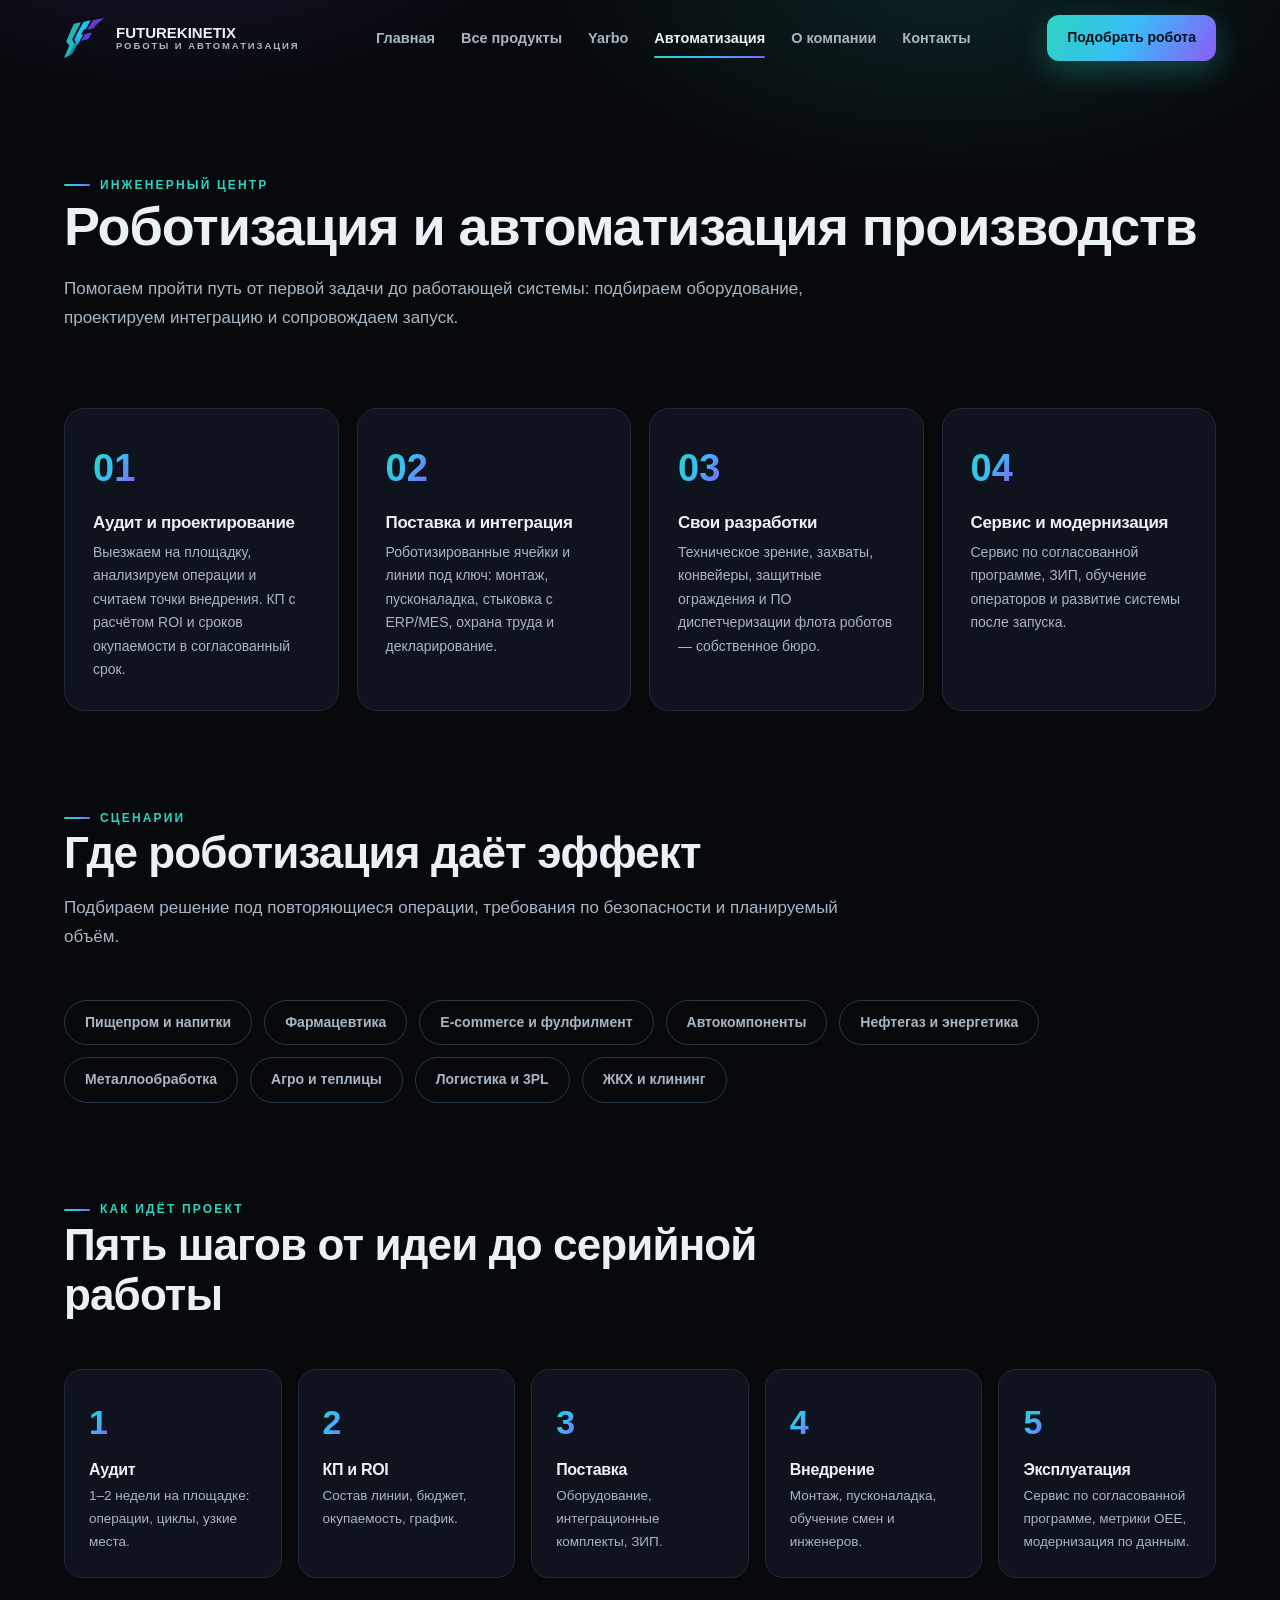
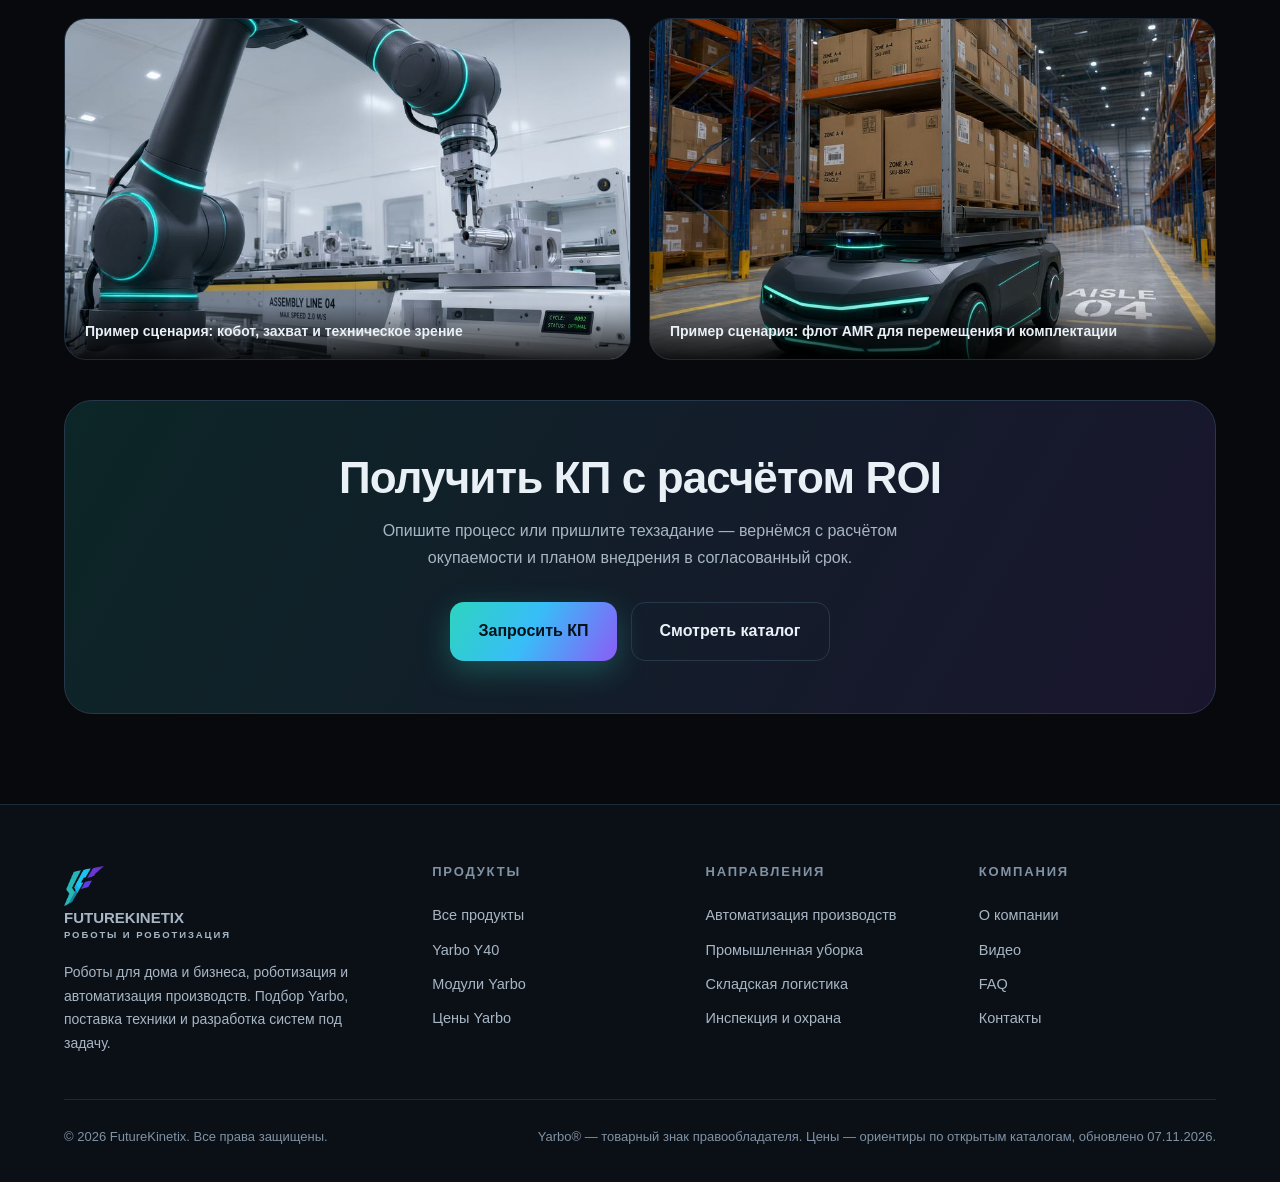
==== commit e380c8f1: "Revert "redesigned v2 " This reverts commit 54d5015ac2ea369b8ede5b5f9413112a93c6b1eb." ====
--- a/automation.html
+++ b/automation.html
@@ -1,13 +1,13 @@
 <!DOCTYPE html><html lang="ru"><head><meta charset="UTF-8">
 <meta name="viewport" content="width=device-width, initial-scale=1.0">
-<title>Автоматизация и роботизация производств — FutureKinetix</title><meta name="description" content="Аудит, проектирование и внедрение роботизированных линий под ключ: манипуляторы, AMR, техзрение, сервис. КП с ROI за 14 дней.">
+<title>Автоматизация и роботизация производств — FutureKinetix</title><meta name="description" content="Аудит, проектирование и внедрение роботизированных линий под ключ: манипуляторы, AMR, техзрение, сервис. КП с ROI в согласованный срок.">
 <link rel="icon" type="image/png" href="[data-uri]">
 <style>
-:root{--bg:#07090d;--bg2:#0b1017;--card:rgba(17,24,35,.72);--line:#1d2a39;--line2:#27384b;--text:#e9f0f6;--muted:#94a5b6;--dim:#6b7d8f;--teal:#2dd4bf;--cyan:#38bdf8;--violet:#8b5cf6;--yarbo:#f5c518;--grad:linear-gradient(120deg,#2dd4bf 0%,#38bdf8 48%,#8b5cf6 100%);--shadow:0 24px 60px rgba(0,0,0,.45)}
+:root{--bg:#07090d;--bg2:#0b1017;--card:rgba(17,24,35,.72);--line:#1d2a39;--line2:#27384b;--text:#e9f0f6;--muted:#a8b6c4;--dim:#8092a4;--teal:#2dd4bf;--cyan:#38bdf8;--violet:#8b5cf6;--yarbo:#f5c518;--grad:linear-gradient(120deg,#2dd4bf 0%,#38bdf8 48%,#8b5cf6 100%);--shadow:0 24px 60px rgba(0,0,0,.45)}
 *{margin:0;padding:0;box-sizing:border-box}
 html{scroll-behavior:smooth;scroll-padding-top:92px}
-body{background:var(--bg);color:var(--text);font-family:"Inter","SF Pro Text",-apple-system,BlinkMacSystemFont,"Segoe UI",Roboto,"Helvetica Neue",Arial,sans-serif;font-size:16px;line-height:1.6;-webkit-font-smoothing:antialiased;overflow-x:hidden}
-img{max-width:100%;display:block;height:auto}a{color:inherit;text-decoration:none}ul{list-style:none}
+body{background:var(--bg);color:var(--text);font-family:"Inter","SF Pro Text",-apple-system,BlinkMacSystemFont,"Segoe UI",Roboto,"Helvetica Neue",Arial,sans-serif;font-size:16px;line-height:1.68;-webkit-font-smoothing:antialiased;overflow-x:hidden}
+img{max-width:100%;display:block;height:auto}a{color:inherit;text-decoration:none}a:focus-visible,button:focus-visible,input:focus-visible,select:focus-visible,textarea:focus-visible{outline:3px solid rgba(45,212,191,.55);outline-offset:3px}ul{list-style:none}
 .wrap{max-width:1200px;margin:0 auto;padding:0 24px}
 h1,h2,h3,h4{line-height:1.15;letter-spacing:-.02em;font-weight:800}
 h2{font-size:clamp(28px,4vw,44px)}h3{font-size:20px}
@@ -70,7 +70,7 @@
 .tag-yellow{background:rgba(245,197,24,.1);color:var(--yarbo);border:1px solid rgba(245,197,24,.35)}
 .band h3{font-size:clamp(24px,2.6vw,32px)}
 .price-line{font-size:clamp(26px,2.6vw,34px);font-weight:800;margin:14px 0 4px}
-.price-sub{color:var(--dim);font-size:13.5px}
+.price-sub{color:var(--dim);font-size:13.5px;line-height:1.55}
 .feat-list{margin:18px 0 24px;display:grid;gap:10px}
 .feat-list li{display:flex;gap:12px;align-items:flex-start;font-size:15px;color:#c9d6e2}
 .feat-list svg{flex:none;margin-top:3px}
@@ -255,20 +255,20 @@
 <section class="pagehead"><div class="wrap">
 <span class="eyebrow">Инженерный центр</span>
 <h1>Роботизация и автоматизация производств</h1>
-<p>Не просто продаём роботов — внедряем их в процессы: от аудита операции до серийной эксплуатации линии с диспетчеризацией флота.</p>
+<p>Помогаем пройти путь от первой задачи до работающей системы: подбираем оборудование, проектируем интеграцию и сопровождаем запуск.</p>
 </div></section>
 
 <section class="section" style="padding-top:20px"><div class="wrap">
 <div class="auto-grid">
-<div class="auto-card rv"><span class="auto-num">01</span><h4>Аудит и проектирование</h4><p>Выезжаем на площадку, анализируем операции и считаем точки внедрения. КП с расчётом ROI и сроков окупаемости — за 14 дней.</p></div>
+<div class="auto-card rv"><span class="auto-num">01</span><h4>Аудит и проектирование</h4><p>Выезжаем на площадку, анализируем операции и считаем точки внедрения. КП с расчётом ROI и сроков окупаемости в согласованный срок.</p></div>
 <div class="auto-card rv"><span class="auto-num">02</span><h4>Поставка и интеграция</h4><p>Роботизированные ячейки и линии под ключ: монтаж, пусконаладка, стыковка с ERP/MES, охрана труда и декларирование.</p></div>
 <div class="auto-card rv"><span class="auto-num">03</span><h4>Свои разработки</h4><p>Техническое зрение, захваты, конвейеры, защитные ограждения и ПО диспетчеризации флота роботов — собственное бюро.</p></div>
-<div class="auto-card rv"><span class="auto-num">04</span><h4>Сервис и модернизация</h4><p>Поддержка 24/7, ЗИП на складе дилера, подменная техника, ретрофит старых линий и обучение персонала на нашей площадке.</p></div>
+<div class="auto-card rv"><span class="auto-num">04</span><h4>Сервис и модернизация</h4><p>Сервис по согласованной программе, ЗИП, обучение операторов и развитие системы после запуска.</p></div>
 </div>
 </div></section>
 
 <section class="section" style="padding-top:0"><div class="wrap">
-<div class="section-head rv"><span class="eyebrow">Отрасли</span><h2>Где мы уже внедряли роботов</h2></div>
+<div class="section-head rv"><span class="eyebrow">Сценарии</span><h2>Где роботизация даёт эффект</h2><p>Подбираем решение под повторяющиеся операции, требования по безопасности и планируемый объём.</p></div>
 <div class="chips rv">
 <span class="chip">Пищепром и напитки</span><span class="chip">Фармацевтика</span><span class="chip">E-commerce и фулфилмент</span><span class="chip">Автокомпоненты</span><span class="chip">Нефтегаз и энергетика</span><span class="chip">Металлообработка</span><span class="chip">Агро и теплицы</span><span class="chip">Логистика и 3PL</span><span class="chip">ЖКХ и клининг</span>
 </div>
@@ -281,23 +281,23 @@
 <div class="step rv"><span class="num">2</span><h4>КП и ROI</h4><p>Состав линии, бюджет, окупаемость, график.</p></div>
 <div class="step rv"><span class="num">3</span><h4>Поставка</h4><p>Оборудование, интеграционные комплекты, ЗИП.</p></div>
 <div class="step rv"><span class="num">4</span><h4>Внедрение</h4><p>Монтаж, пусконаладка, обучение смен и инженеров.</p></div>
-<div class="step rv"><span class="num">5</span><h4>Эксплуатация</h4><p>Сервис 24/7, метрики OEE, модернизация по данным.</p></div>
+<div class="step rv"><span class="num">5</span><h4>Эксплуатация</h4><p>Сервис по согласованной программе, метрики OEE, модернизация по данным.</p></div>
 </div>
 <div class="img-duo rv" style="margin-top:40px">
-<figure><img src="[data-uri]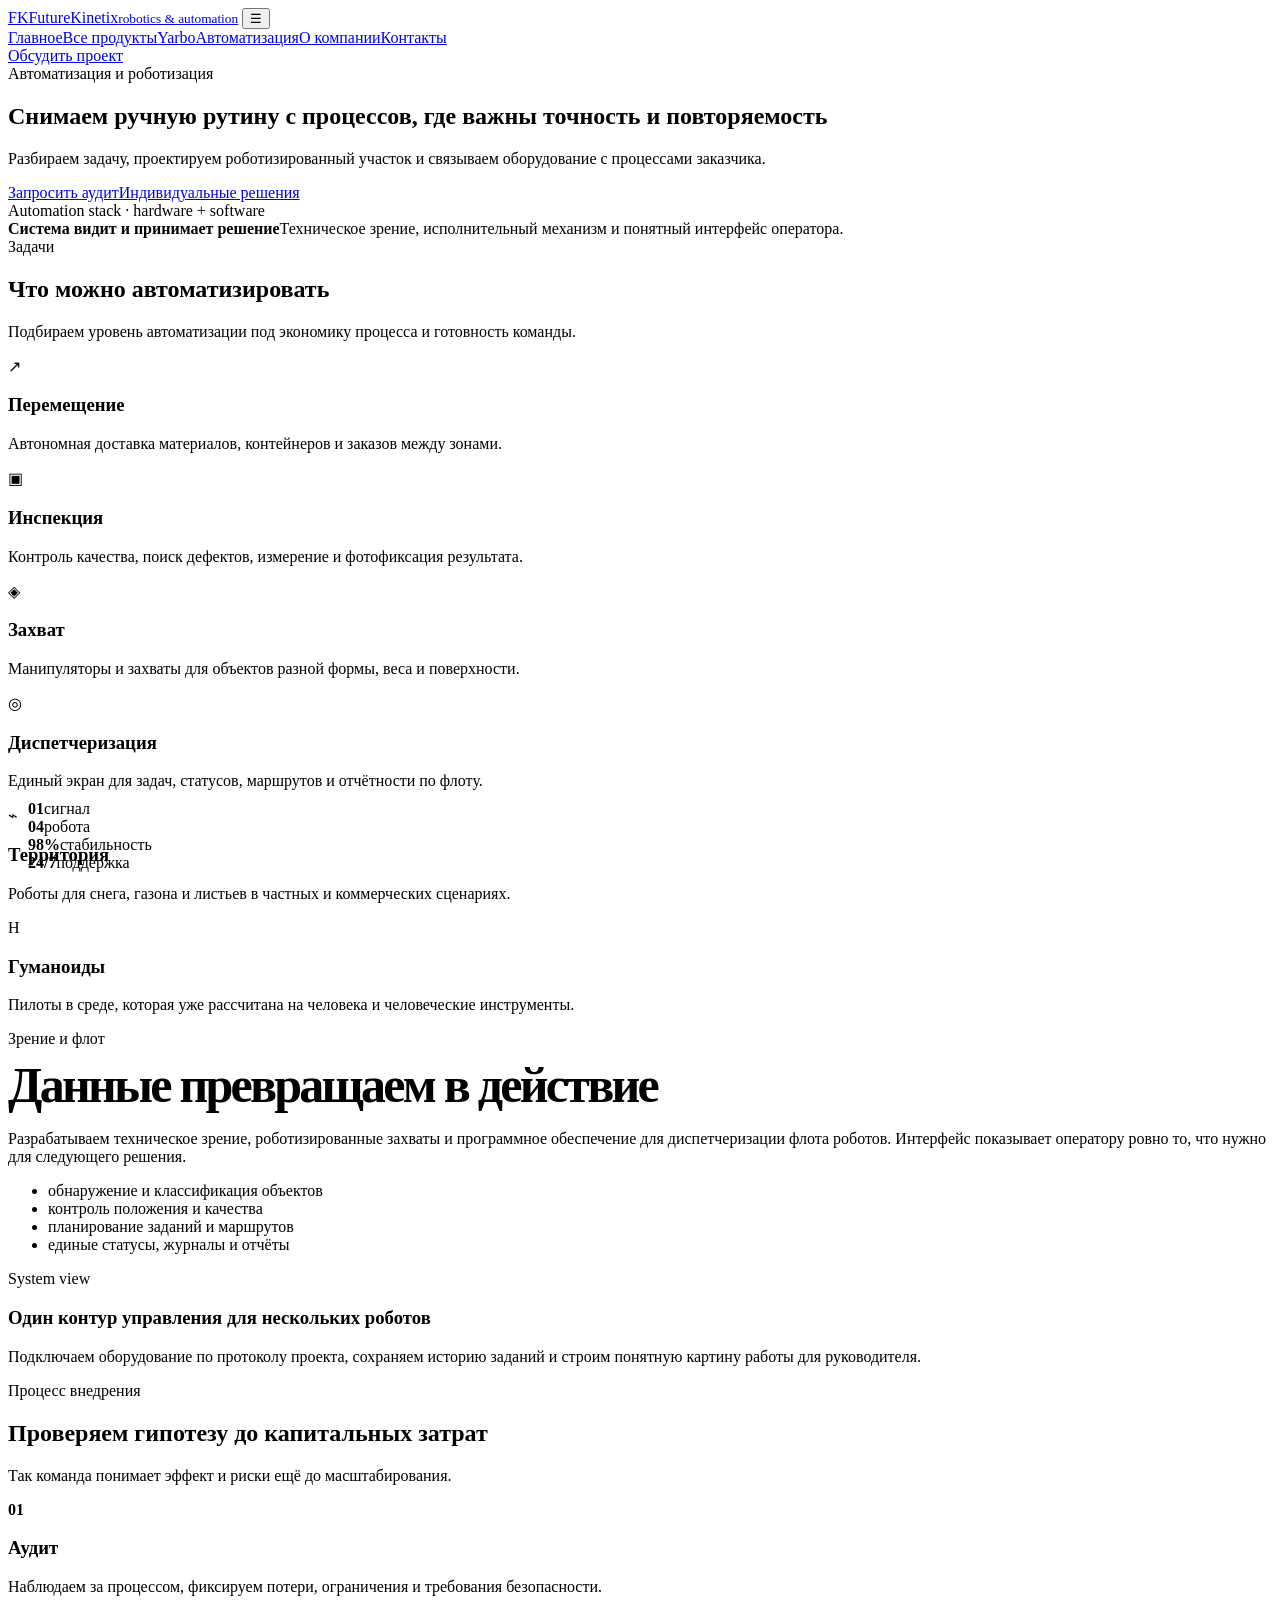
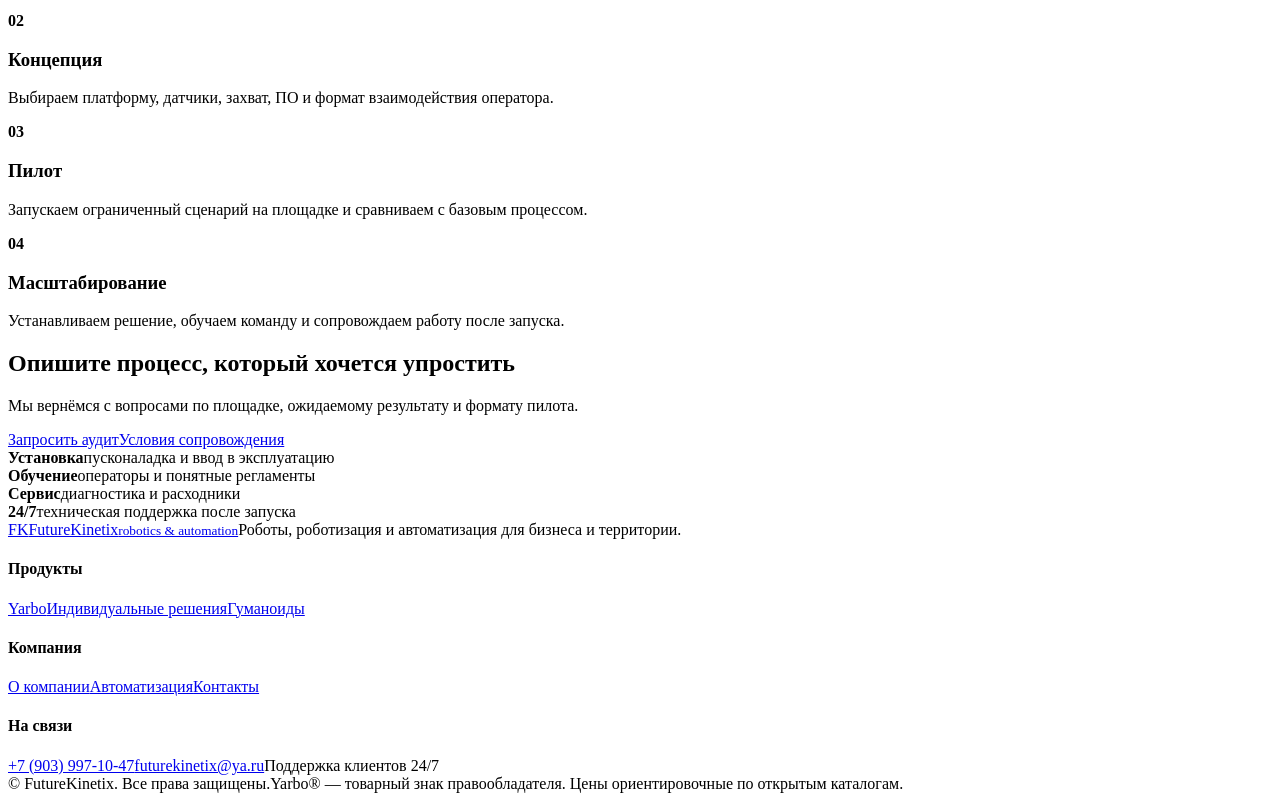
